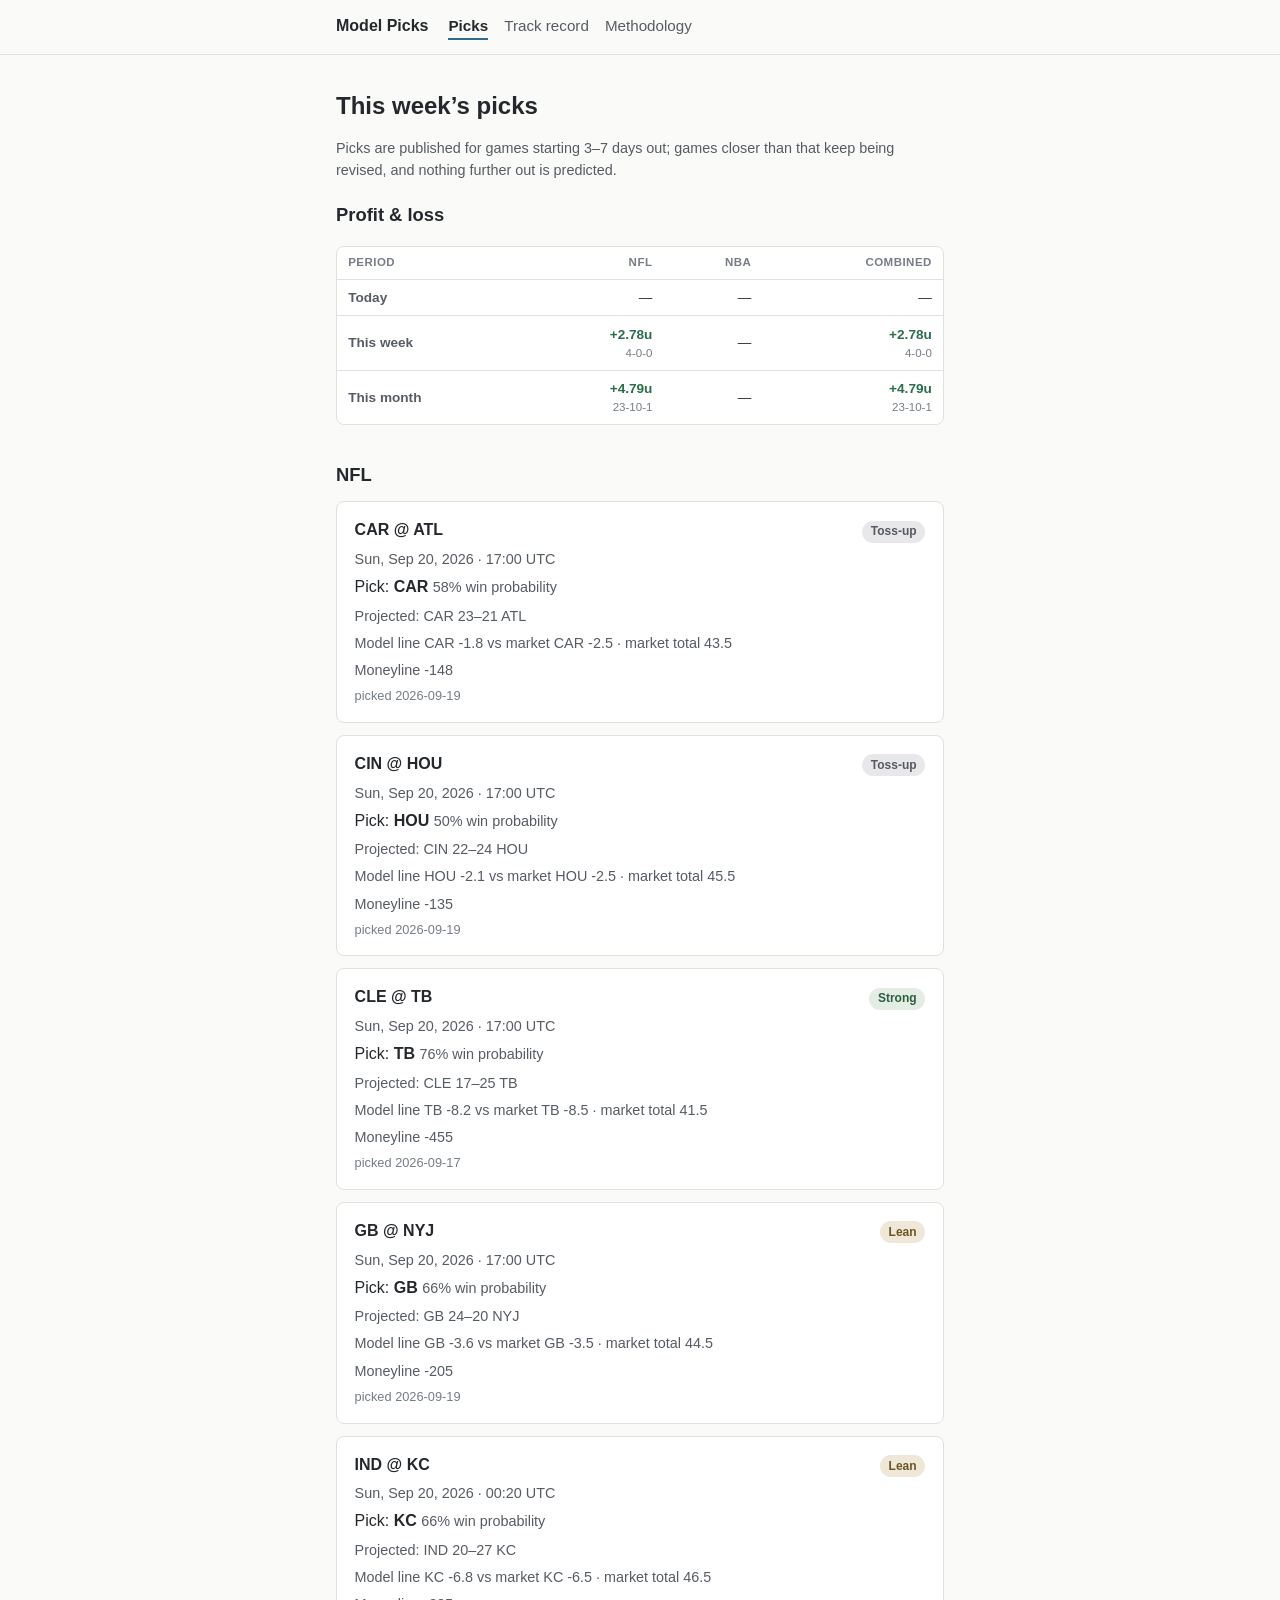
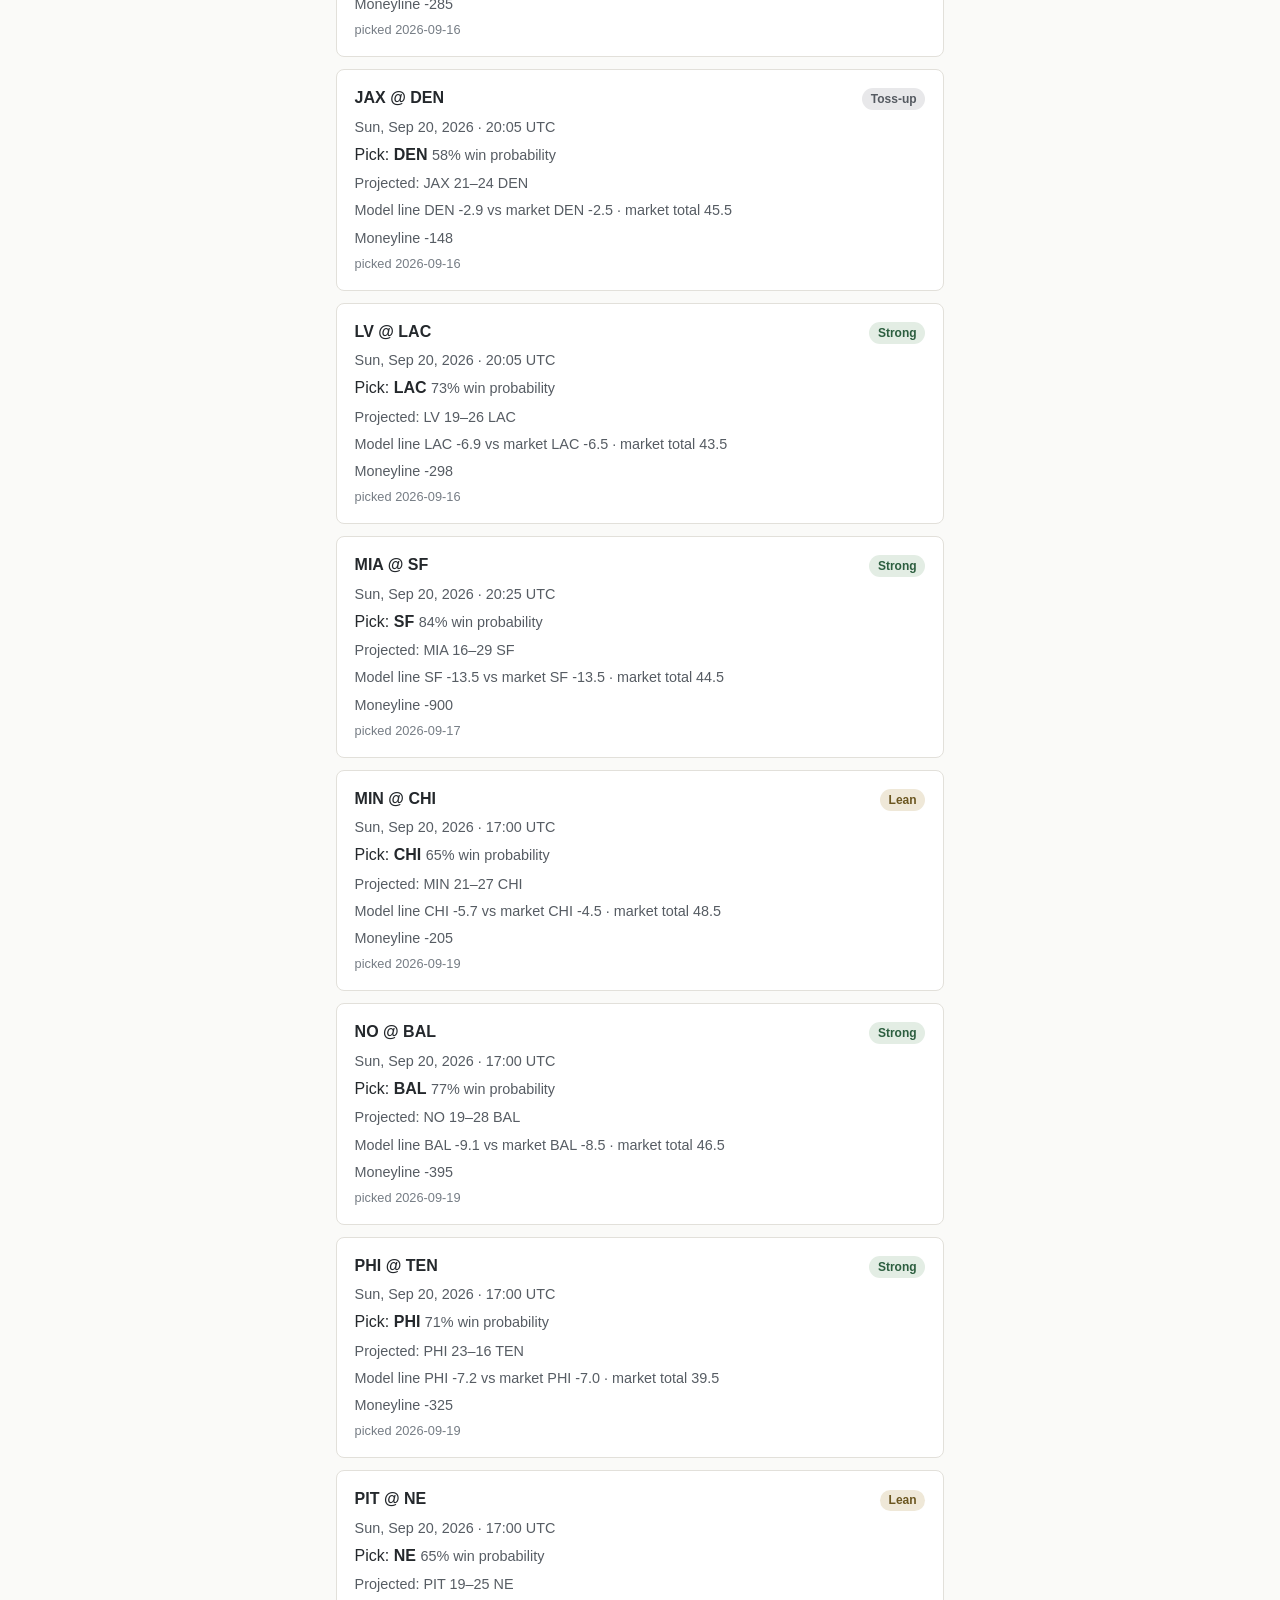
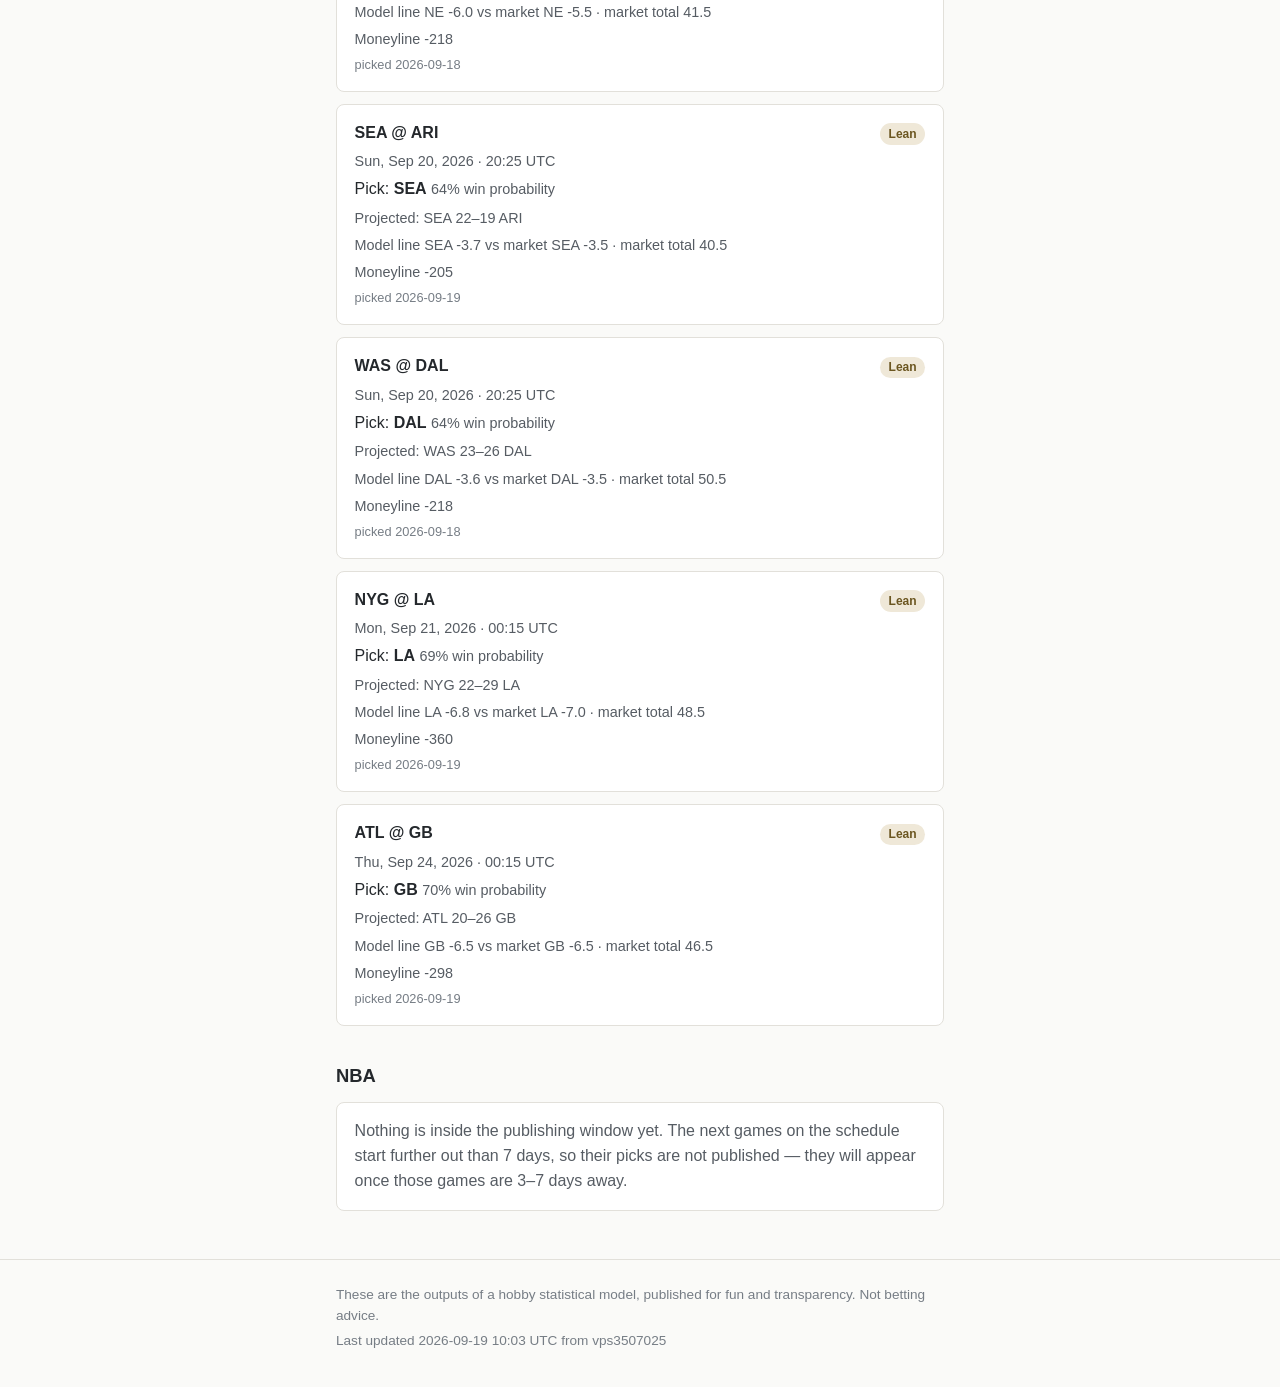
==== docs/index.html @ 26136193 "publish: 2026-09-19 10:03 UTC" ====
<!DOCTYPE html>
<html lang="en">
<head>
<meta charset="utf-8">
<meta name="viewport" content="width=device-width, initial-scale=1">
<meta name="color-scheme" content="light dark">
<title>This week&#x27;s picks · Model Picks</title>
<link rel="stylesheet" href="style.css">
</head>
<body>
<header class="site-header">
  <div class="wrap">
    <p class="brand"><a href="index.html">Model Picks</a></p>
    <nav aria-label="Site">
      <a href="index.html" aria-current="page">Picks</a>
      <a href="track-record.html">Track record</a>
      <a href="methodology.html">Methodology</a>
    </nav>
  </div>
</header>
<main class="wrap">
<h1>This week&#8217;s picks</h1>
<p class="policy-note">Picks are published for games starting 3&#8211;7 days out; games closer than that keep being revised, and nothing further out is predicted.</p>
<section class="dashboard" aria-labelledby="pl-heading">
  <h2 id="pl-heading">Profit &amp; loss</h2>
  <div class="table-scroll">
    <table class="pl-table">
      <caption class="visually-hidden">Units won or lost per league, at one
      flat unit a pick, with the win-loss-push record. Pacific time.</caption>
      <thead>
        <tr><th scope="col">Period</th><th scope="col">NFL</th><th scope="col">NBA</th><th scope="col">Combined</th></tr>
      </thead>
      <tbody>
        <tr><th scope="row">Today</th><td class="pl-cell">&#8212;</td><td class="pl-cell">&#8212;</td><td class="pl-cell">&#8212;</td></tr>
        <tr><th scope="row">This week</th><td class="pl-cell"><span class="pl-units pl-pos">+2.78u</span><span class="pl-rec">4-0-0</span></td><td class="pl-cell">&#8212;</td><td class="pl-cell"><span class="pl-units pl-pos">+2.78u</span><span class="pl-rec">4-0-0</span></td></tr>
        <tr><th scope="row">This month</th><td class="pl-cell"><span class="pl-units pl-pos">+4.79u</span><span class="pl-rec">23-10-1</span></td><td class="pl-cell">&#8212;</td><td class="pl-cell"><span class="pl-units pl-pos">+4.79u</span><span class="pl-rec">23-10-1</span></td></tr>
      </tbody>
    </table>
  </div>
  
</section>
<section class="sport-section" aria-labelledby="nfl-picks">
  <h2 id="nfl-picks">NFL</h2>
  <article class="card game-card">
  <div class="game-top">
    <h3 class="matchup">CAR @ ATL</h3>
    <span class="badge badge-tossup">Toss-up</span>
  </div>
  <p class="game-when">Sun, Sep 20, 2026 &#183; 17:00 UTC</p>
  <p class="pick-line">Pick: <strong>CAR</strong> <span class="prob">58% win probability</span></p>
  <p class="proj">Projected: CAR 23&#8211;21 ATL</p>
  <p class="lines">Model line CAR -1.8 vs market CAR -2.5 &#183; market total 43.5</p><p class="lines">Moneyline -148</p>
  <p class="logged">picked 2026-09-19</p>
</article>
<article class="card game-card">
  <div class="game-top">
    <h3 class="matchup">CIN @ HOU</h3>
    <span class="badge badge-tossup">Toss-up</span>
  </div>
  <p class="game-when">Sun, Sep 20, 2026 &#183; 17:00 UTC</p>
  <p class="pick-line">Pick: <strong>HOU</strong> <span class="prob">50% win probability</span></p>
  <p class="proj">Projected: CIN 22&#8211;24 HOU</p>
  <p class="lines">Model line HOU -2.1 vs market HOU -2.5 &#183; market total 45.5</p><p class="lines">Moneyline -135</p>
  <p class="logged">picked 2026-09-19</p>
</article>
<article class="card game-card">
  <div class="game-top">
    <h3 class="matchup">CLE @ TB</h3>
    <span class="badge badge-strong">Strong</span>
  </div>
  <p class="game-when">Sun, Sep 20, 2026 &#183; 17:00 UTC</p>
  <p class="pick-line">Pick: <strong>TB</strong> <span class="prob">76% win probability</span></p>
  <p class="proj">Projected: CLE 17&#8211;25 TB</p>
  <p class="lines">Model line TB -8.2 vs market TB -8.5 &#183; market total 41.5</p><p class="lines">Moneyline -455</p>
  <p class="logged">picked 2026-09-17</p>
</article>
<article class="card game-card">
  <div class="game-top">
    <h3 class="matchup">GB @ NYJ</h3>
    <span class="badge badge-lean">Lean</span>
  </div>
  <p class="game-when">Sun, Sep 20, 2026 &#183; 17:00 UTC</p>
  <p class="pick-line">Pick: <strong>GB</strong> <span class="prob">66% win probability</span></p>
  <p class="proj">Projected: GB 24&#8211;20 NYJ</p>
  <p class="lines">Model line GB -3.6 vs market GB -3.5 &#183; market total 44.5</p><p class="lines">Moneyline -205</p>
  <p class="logged">picked 2026-09-19</p>
</article>
<article class="card game-card">
  <div class="game-top">
    <h3 class="matchup">IND @ KC</h3>
    <span class="badge badge-lean">Lean</span>
  </div>
  <p class="game-when">Sun, Sep 20, 2026 &#183; 00:20 UTC</p>
  <p class="pick-line">Pick: <strong>KC</strong> <span class="prob">66% win probability</span></p>
  <p class="proj">Projected: IND 20&#8211;27 KC</p>
  <p class="lines">Model line KC -6.8 vs market KC -6.5 &#183; market total 46.5</p><p class="lines">Moneyline -285</p>
  <p class="logged">picked 2026-09-16</p>
</article>
<article class="card game-card">
  <div class="game-top">
    <h3 class="matchup">JAX @ DEN</h3>
    <span class="badge badge-tossup">Toss-up</span>
  </div>
  <p class="game-when">Sun, Sep 20, 2026 &#183; 20:05 UTC</p>
  <p class="pick-line">Pick: <strong>DEN</strong> <span class="prob">58% win probability</span></p>
  <p class="proj">Projected: JAX 21&#8211;24 DEN</p>
  <p class="lines">Model line DEN -2.9 vs market DEN -2.5 &#183; market total 45.5</p><p class="lines">Moneyline -148</p>
  <p class="logged">picked 2026-09-16</p>
</article>
<article class="card game-card">
  <div class="game-top">
    <h3 class="matchup">LV @ LAC</h3>
    <span class="badge badge-strong">Strong</span>
  </div>
  <p class="game-when">Sun, Sep 20, 2026 &#183; 20:05 UTC</p>
  <p class="pick-line">Pick: <strong>LAC</strong> <span class="prob">73% win probability</span></p>
  <p class="proj">Projected: LV 19&#8211;26 LAC</p>
  <p class="lines">Model line LAC -6.9 vs market LAC -6.5 &#183; market total 43.5</p><p class="lines">Moneyline -298</p>
  <p class="logged">picked 2026-09-16</p>
</article>
<article class="card game-card">
  <div class="game-top">
    <h3 class="matchup">MIA @ SF</h3>
    <span class="badge badge-strong">Strong</span>
  </div>
  <p class="game-when">Sun, Sep 20, 2026 &#183; 20:25 UTC</p>
  <p class="pick-line">Pick: <strong>SF</strong> <span class="prob">84% win probability</span></p>
  <p class="proj">Projected: MIA 16&#8211;29 SF</p>
  <p class="lines">Model line SF -13.5 vs market SF -13.5 &#183; market total 44.5</p><p class="lines">Moneyline -900</p>
  <p class="logged">picked 2026-09-17</p>
</article>
<article class="card game-card">
  <div class="game-top">
    <h3 class="matchup">MIN @ CHI</h3>
    <span class="badge badge-lean">Lean</span>
  </div>
  <p class="game-when">Sun, Sep 20, 2026 &#183; 17:00 UTC</p>
  <p class="pick-line">Pick: <strong>CHI</strong> <span class="prob">65% win probability</span></p>
  <p class="proj">Projected: MIN 21&#8211;27 CHI</p>
  <p class="lines">Model line CHI -5.7 vs market CHI -4.5 &#183; market total 48.5</p><p class="lines">Moneyline -205</p>
  <p class="logged">picked 2026-09-19</p>
</article>
<article class="card game-card">
  <div class="game-top">
    <h3 class="matchup">NO @ BAL</h3>
    <span class="badge badge-strong">Strong</span>
  </div>
  <p class="game-when">Sun, Sep 20, 2026 &#183; 17:00 UTC</p>
  <p class="pick-line">Pick: <strong>BAL</strong> <span class="prob">77% win probability</span></p>
  <p class="proj">Projected: NO 19&#8211;28 BAL</p>
  <p class="lines">Model line BAL -9.1 vs market BAL -8.5 &#183; market total 46.5</p><p class="lines">Moneyline -395</p>
  <p class="logged">picked 2026-09-19</p>
</article>
<article class="card game-card">
  <div class="game-top">
    <h3 class="matchup">PHI @ TEN</h3>
    <span class="badge badge-strong">Strong</span>
  </div>
  <p class="game-when">Sun, Sep 20, 2026 &#183; 17:00 UTC</p>
  <p class="pick-line">Pick: <strong>PHI</strong> <span class="prob">71% win probability</span></p>
  <p class="proj">Projected: PHI 23&#8211;16 TEN</p>
  <p class="lines">Model line PHI -7.2 vs market PHI -7.0 &#183; market total 39.5</p><p class="lines">Moneyline -325</p>
  <p class="logged">picked 2026-09-19</p>
</article>
<article class="card game-card">
  <div class="game-top">
    <h3 class="matchup">PIT @ NE</h3>
    <span class="badge badge-lean">Lean</span>
  </div>
  <p class="game-when">Sun, Sep 20, 2026 &#183; 17:00 UTC</p>
  <p class="pick-line">Pick: <strong>NE</strong> <span class="prob">65% win probability</span></p>
  <p class="proj">Projected: PIT 19&#8211;25 NE</p>
  <p class="lines">Model line NE -6.0 vs market NE -5.5 &#183; market total 41.5</p><p class="lines">Moneyline -218</p>
  <p class="logged">picked 2026-09-18</p>
</article>
<article class="card game-card">
  <div class="game-top">
    <h3 class="matchup">SEA @ ARI</h3>
    <span class="badge badge-lean">Lean</span>
  </div>
  <p class="game-when">Sun, Sep 20, 2026 &#183; 20:25 UTC</p>
  <p class="pick-line">Pick: <strong>SEA</strong> <span class="prob">64% win probability</span></p>
  <p class="proj">Projected: SEA 22&#8211;19 ARI</p>
  <p class="lines">Model line SEA -3.7 vs market SEA -3.5 &#183; market total 40.5</p><p class="lines">Moneyline -205</p>
  <p class="logged">picked 2026-09-19</p>
</article>
<article class="card game-card">
  <div class="game-top">
    <h3 class="matchup">WAS @ DAL</h3>
    <span class="badge badge-lean">Lean</span>
  </div>
  <p class="game-when">Sun, Sep 20, 2026 &#183; 20:25 UTC</p>
  <p class="pick-line">Pick: <strong>DAL</strong> <span class="prob">64% win probability</span></p>
  <p class="proj">Projected: WAS 23&#8211;26 DAL</p>
  <p class="lines">Model line DAL -3.6 vs market DAL -3.5 &#183; market total 50.5</p><p class="lines">Moneyline -218</p>
  <p class="logged">picked 2026-09-18</p>
</article>
<article class="card game-card">
  <div class="game-top">
    <h3 class="matchup">NYG @ LA</h3>
    <span class="badge badge-lean">Lean</span>
  </div>
  <p class="game-when">Mon, Sep 21, 2026 &#183; 00:15 UTC</p>
  <p class="pick-line">Pick: <strong>LA</strong> <span class="prob">69% win probability</span></p>
  <p class="proj">Projected: NYG 22&#8211;29 LA</p>
  <p class="lines">Model line LA -6.8 vs market LA -7.0 &#183; market total 48.5</p><p class="lines">Moneyline -360</p>
  <p class="logged">picked 2026-09-19</p>
</article>
<article class="card game-card">
  <div class="game-top">
    <h3 class="matchup">ATL @ GB</h3>
    <span class="badge badge-lean">Lean</span>
  </div>
  <p class="game-when">Thu, Sep 24, 2026 &#183; 00:15 UTC</p>
  <p class="pick-line">Pick: <strong>GB</strong> <span class="prob">70% win probability</span></p>
  <p class="proj">Projected: ATL 20&#8211;26 GB</p>
  <p class="lines">Model line GB -6.5 vs market GB -6.5 &#183; market total 46.5</p><p class="lines">Moneyline -298</p>
  <p class="logged">picked 2026-09-19</p>
</article>
</section>
<section class="sport-section" aria-labelledby="nba-picks">
  <h2 id="nba-picks">NBA</h2>
  <div class="card empty-card"><p>Nothing is inside the publishing window yet. The next games on the schedule start further out than 7 days, so their picks are not published — they will appear once those games are 3–7 days away.</p></div>
</section>
</main>
<footer class="site-footer">
  <div class="wrap">
    <p>These are the outputs of a hobby statistical model, published for fun and transparency. Not betting advice.</p>
    <p class="updated">Last updated 2026-09-19 10:03 UTC from vps3507025</p>
  </div>
</footer>
</body>
</html>
---- docs/style.css ----
/* Model Picks — mobile-first, no JS, system fonts. */

:root {
  color-scheme: light dark;
  --bg: #fafaf8;
  --surface: #ffffff;
  --border: #e2e0da;
  --ink: #24282c;
  --ink-secondary: #565c63;
  --ink-muted: #767d85;
  --accent: #2f6b8f;
  --chart-line: #2f6b8f;
  --chart-line-2: #9a5b16;
  --chart-ref: #9aa0a6;
  --good: #2c6e49;
  --bad: #9e3b3b;
  --badge-strong-bg: #e3ede4;
  --badge-strong-ink: #2c5e3f;
  --badge-lean-bg: #efe8d8;
  --badge-lean-ink: #6b5620;
  --badge-tossup-bg: #e8e8ea;
  --badge-tossup-ink: #555a61;
}

@media (prefers-color-scheme: dark) {
  :root {
    --bg: #16181c;
    --surface: #1e2126;
    --border: #33373d;
    --ink: #e6e4df;
    --ink-secondary: #aeb4bb;
    --ink-muted: #8b9199;
    --accent: #7fb0d1;
    --chart-line: #7fb0d1;
    --chart-line-2: #e0a45f;
    --chart-ref: #6c7278;
    --good: #7fc79a;
    --bad: #e09090;
    --badge-strong-bg: #24352a;
    --badge-strong-ink: #a4cdb1;
    --badge-lean-bg: #38321f;
    --badge-lean-ink: #d3bd7f;
    --badge-tossup-bg: #2a2d32;
    --badge-tossup-ink: #aab0b7;
  }
}

* {
  box-sizing: border-box;
}

body {
  margin: 0;
  background: var(--bg);
  color: var(--ink);
  font-family: -apple-system, BlinkMacSystemFont, "Segoe UI", Roboto,
    "Helvetica Neue", Arial, sans-serif;
  line-height: 1.55;
  font-size: 1rem;
  -webkit-text-size-adjust: 100%;
}

.wrap {
  max-width: 40rem;
  margin: 0 auto;
  padding: 0 1rem;
}

a {
  color: var(--accent);
}

h1 {
  font-size: 1.5rem;
  margin: 2rem 0 1rem;
}

h2 {
  font-size: 1.15rem;
  margin: 2.25rem 0 0.75rem;
}

h3 {
  font-size: 1rem;
  margin: 0;
}

/* Header */

.site-header {
  border-bottom: 1px solid var(--border);
  padding: 0.9rem 0;
}

.site-header .wrap {
  display: flex;
  flex-wrap: wrap;
  align-items: baseline;
  gap: 0.5rem 1.25rem;
}

.brand {
  margin: 0;
  font-weight: 700;
}

.brand a {
  color: var(--ink);
  text-decoration: none;
}

.site-header nav {
  display: flex;
  gap: 1rem;
}

.site-header nav a {
  color: var(--ink-secondary);
  text-decoration: none;
  font-size: 0.95rem;
}

.site-header nav a[aria-current="page"] {
  color: var(--ink);
  font-weight: 600;
  border-bottom: 2px solid var(--accent);
}

/* Cards */

.card {
  background: var(--surface);
  border: 1px solid var(--border);
  border-radius: 8px;
  padding: 1rem 1.1rem;
  margin: 0.75rem 0;
}

.empty-card p {
  margin: 0;
  color: var(--ink-secondary);
}

.game-top {
  display: flex;
  justify-content: space-between;
  align-items: baseline;
  gap: 0.75rem;
}

.game-card p {
  margin: 0.3rem 0 0;
}

.game-when {
  color: var(--ink-secondary);
  font-size: 0.9rem;
}

.pick-line .prob {
  color: var(--ink-secondary);
  font-size: 0.9rem;
}

.proj,
.lines {
  color: var(--ink-secondary);
  font-size: 0.9rem;
}

.logged {
  color: var(--ink-muted);
  font-size: 0.8rem;
}

/* Tier badges */

.badge {
  display: inline-block;
  padding: 0.1rem 0.55rem;
  border-radius: 999px;
  font-size: 0.75rem;
  font-weight: 600;
  white-space: nowrap;
}

.badge-strong {
  background: var(--badge-strong-bg);
  color: var(--badge-strong-ink);
}

.badge-lean {
  background: var(--badge-lean-bg);
  color: var(--badge-lean-ink);
}

.badge-tossup {
  background: var(--badge-tossup-bg);
  color: var(--badge-tossup-ink);
}

/* Predicted outside the horizon policy: a quiet, outlined badge. It marks a
   scope, not a bad result, so it never borrows the win/loss colours. */
.badge-policy {
  background: transparent;
  border: 1px solid var(--border);
  color: var(--ink-muted);
  font-size: 0.68rem;
  font-weight: 600;
  letter-spacing: 0.01em;
  cursor: help;
  vertical-align: 0.05em;
}

/* Stat grid */

.stat-grid {
  display: grid;
  grid-template-columns: repeat(auto-fit, minmax(9rem, 1fr));
  gap: 0.75rem;
  margin: 0.75rem 0 1.25rem;
  padding: 0;
}

.stat {
  background: var(--surface);
  border: 1px solid var(--border);
  border-radius: 8px;
  padding: 0.6rem 0.8rem;
}

.stat dt {
  font-size: 0.75rem;
  text-transform: uppercase;
  letter-spacing: 0.04em;
  color: var(--ink-muted);
}

.stat dd {
  margin: 0.15rem 0 0;
  font-size: 1.05rem;
  font-weight: 600;
}

/* Chart */

.chart {
  margin: 1.25rem 0;
}

.chart svg {
  width: 100%;
  height: auto;
  display: block;
}

.chart-line {
  fill: none;
  stroke: var(--chart-line);
  stroke-width: 2;
  stroke-linejoin: round;
  stroke-linecap: round;
}

.chart-dot {
  fill: var(--chart-line);
}

.chart-line-2 {
  fill: none;
  stroke: var(--chart-line-2);
  stroke-width: 2;
  stroke-linejoin: round;
  stroke-linecap: round;
  stroke-dasharray: 6 3;
}

.chart-dot-2 {
  fill: var(--chart-line-2);
}

.chart-ref {
  stroke: var(--chart-ref);
  stroke-width: 1;
  stroke-dasharray: 4 4;
}

.chart-legend {
  display: flex;
  flex-wrap: wrap;
  gap: 0.25rem 1rem;
  list-style: none;
  margin: 0.4rem 0 0;
  padding: 0;
  font-size: 0.8rem;
  color: var(--ink-secondary);
}

.chart-legend .swatch {
  display: inline-block;
  width: 0.85rem;
  height: 0.2rem;
  border-radius: 2px;
  margin-right: 0.35rem;
  vertical-align: middle;
  background: var(--chart-line);
}

.chart-legend .swatch-2 {
  background: var(--chart-line-2);
}

.chart-grid {
  stroke: var(--border);
  stroke-width: 1;
}

.chart-label {
  fill: var(--ink-muted);
  font-size: 12px;
  font-family: inherit;
}

.chart figcaption {
  color: var(--ink-muted);
  font-size: 0.8rem;
  margin-top: 0.35rem;
}

/* Tables */

.table-scroll {
  overflow-x: auto;
  margin: 1rem 0;
  border: 1px solid var(--border);
  border-radius: 8px;
}

table.history {
  border-collapse: collapse;
  width: 100%;
  font-size: 0.85rem;
  background: var(--surface);
}

table.history th,
table.history td {
  text-align: left;
  padding: 0.45rem 0.7rem;
  border-bottom: 1px solid var(--border);
  white-space: nowrap;
}

table.history tbody tr:last-child td {
  border-bottom: none;
}

table.history th {
  font-size: 0.72rem;
  text-transform: uppercase;
  letter-spacing: 0.04em;
  color: var(--ink-muted);
  font-weight: 600;
}

.result-win {
  color: var(--good);
  font-weight: 700;
}

.result-loss {
  color: var(--bad);
  font-weight: 700;
}

/* P/L dashboard */

.dashboard {
  margin: 1.25rem 0 2rem;
}

.dashboard h2 {
  margin: 0 0 0.5rem;
}

table.pl-table {
  border-collapse: collapse;
  width: 100%;
  font-size: 0.85rem;
  background: var(--surface);
}

table.pl-table th,
table.pl-table td {
  text-align: right;
  padding: 0.45rem 0.7rem;
  border-bottom: 1px solid var(--border);
  white-space: nowrap;
}

table.pl-table thead th,
table.pl-table tbody th {
  text-align: left;
}

table.pl-table tbody tr:last-child th,
table.pl-table tbody tr:last-child td {
  border-bottom: none;
}

table.pl-table thead th {
  font-size: 0.72rem;
  text-transform: uppercase;
  letter-spacing: 0.04em;
  color: var(--ink-muted);
  font-weight: 600;
}

table.pl-table thead th:not(:first-child) {
  text-align: right;
}

table.pl-table tbody th {
  font-weight: 600;
  color: var(--ink-secondary);
}

.pl-units {
  font-weight: 700;
  font-variant-numeric: tabular-nums;
}

.pl-pos {
  color: var(--good);
}

.pl-neg {
  color: var(--bad);
}

.pl-flat {
  color: var(--ink-secondary);
}

.pl-rec {
  display: block;
  font-size: 0.72rem;
  color: var(--ink-muted);
  font-variant-numeric: tabular-nums;
}

.pl-rec-only {
  font-size: 0.85rem;
  color: var(--ink-secondary);
  font-weight: 600;
}

.pl-note {
  margin: 0.5rem 0 0;
  font-size: 0.8rem;
  color: var(--ink-muted);
}

/* The horizon-policy explainer under the picks heading. */
.policy-note {
  margin: -0.25rem 0 1.25rem;
  max-width: 46rem;
  color: var(--ink-secondary);
  font-size: 0.9rem;
}

/* A row kept for honesty but outside the P/L scope: legible, never hidden,
   just visibly quieter than the rows that count. */
table.history tr.row-out-of-policy td {
  color: var(--ink-secondary);
}

/* A game with no odds on record: an em dash, deliberately quiet, and never
   coloured like a settled result. */
table.history td.units-na {
  color: var(--ink-muted);
  cursor: help;
}

table.history td.pl-cell {
  text-align: right;
  font-variant-numeric: tabular-nums;
}

.stat-sub {
  display: block;
  font-size: 0.72rem;
  font-weight: 400;
  color: var(--ink-muted);
}

/* Closing line value.

   CLV is a paper trail, not money, so nothing here borrows the win/loss
   palette: a line that moved your way is information. Direction is carried
   by the printed sign instead, and every colour is a theme variable so the
   block is as legible in dark mode as the tables above it. */

.clv {
  margin: 0.5rem 0 1.5rem;
}

.clv h3 {
  font-size: 1rem;
  margin: 0 0 0.2rem;
}

.clv-note {
  margin: 0 0 0.6rem;
  font-size: 0.85rem;
  color: var(--ink-secondary);
}

.clv-empty {
  margin: 0;
  font-size: 0.9rem;
  color: var(--ink-secondary);
}

.clv-grid {
  margin: 0 0 0.75rem;
}

.clv-grid dd {
  font-variant-numeric: tabular-nums;
}

table.clv-table {
  border-collapse: collapse;
  width: 100%;
  font-size: 0.85rem;
  background: var(--surface);
}

table.clv-table th,
table.clv-table td {
  text-align: right;
  padding: 0.45rem 0.7rem;
  border-bottom: 1px solid var(--border);
  white-space: nowrap;
  font-variant-numeric: tabular-nums;
}

table.clv-table thead th,
table.clv-table tbody th {
  text-align: left;
}

table.clv-table thead th {
  font-size: 0.72rem;
  text-transform: uppercase;
  letter-spacing: 0.04em;
  color: var(--ink-muted);
  font-weight: 600;
}

table.clv-table thead th:not(:first-child) {
  text-align: right;
}

table.clv-table tbody th {
  font-weight: 600;
  color: var(--ink-secondary);
}

table.clv-table tbody tr:last-child th,
table.clv-table tbody tr:last-child td {
  border-bottom: none;
}

/* The large-disagreement slice: called out because it is the open question,
   not because it is a recommendation. */
.clv-large {
  margin: 0.75rem 0 0;
  padding: 0.5rem 0.75rem;
  border-left: 3px solid var(--border);
  font-size: 0.85rem;
  color: var(--ink-secondary);
}

.clv-large-why {
  display: block;
  color: var(--ink-muted);
}

.clv-ungraded {
  margin-top: 0.6rem;
}

.clv-move {
  font-weight: 600;
  font-variant-numeric: tabular-nums;
  color: var(--ink);
}

.clv-book {
  display: block;
  font-size: 0.72rem;
  color: var(--ink-muted);
}

/* A game with only one snapshot: an em dash, same treatment as a game with
   no odds, and never a 0.00 that would read as "the line held". */
table.history td.clv-na {
  color: var(--ink-muted);
  cursor: help;
}

table.history td.clv-cell {
  text-align: right;
  cursor: help;
}

/* Revision disclosures */

td.matchup-cell {
  white-space: normal;
}

.rev-details {
  margin-top: 0.2rem;
  font-size: 0.78rem;
}

.rev-details summary {
  color: var(--ink-muted);
  cursor: pointer;
}

.rev-list {
  margin: 0.35rem 0 0.2rem;
  padding-left: 1.1rem;
  color: var(--ink-secondary);
}

.rev-list li {
  margin: 0.2rem 0;
}

.rev-when {
  color: var(--ink-muted);
  font-variant-numeric: tabular-nums;
}

.rev-kind {
  font-weight: 600;
}

.rev-flag {
  display: inline-block;
  color: var(--bad);
  font-weight: 600;
}

.rev-late {
  opacity: 0.85;
}

/* Callout */

.callout {
  background: var(--surface);
  border: 1px solid var(--border);
  border-left: 3px solid var(--accent);
  border-radius: 8px;
  padding: 1rem 1.1rem;
  margin: 1.5rem 0;
}

.callout h2 {
  margin-top: 0;
}

.callout :last-child {
  margin-bottom: 0;
}

/* Footer */

.site-footer {
  border-top: 1px solid var(--border);
  margin-top: 3rem;
  padding: 1.25rem 0 2rem;
  color: var(--ink-muted);
  font-size: 0.85rem;
}

.site-footer p {
  margin: 0.25rem 0;
}

/* Utilities */

.visually-hidden {
  position: absolute;
  width: 1px;
  height: 1px;
  overflow: hidden;
  clip: rect(0 0 0 0);
  white-space: nowrap;
}

main {
  min-height: 60vh;
}
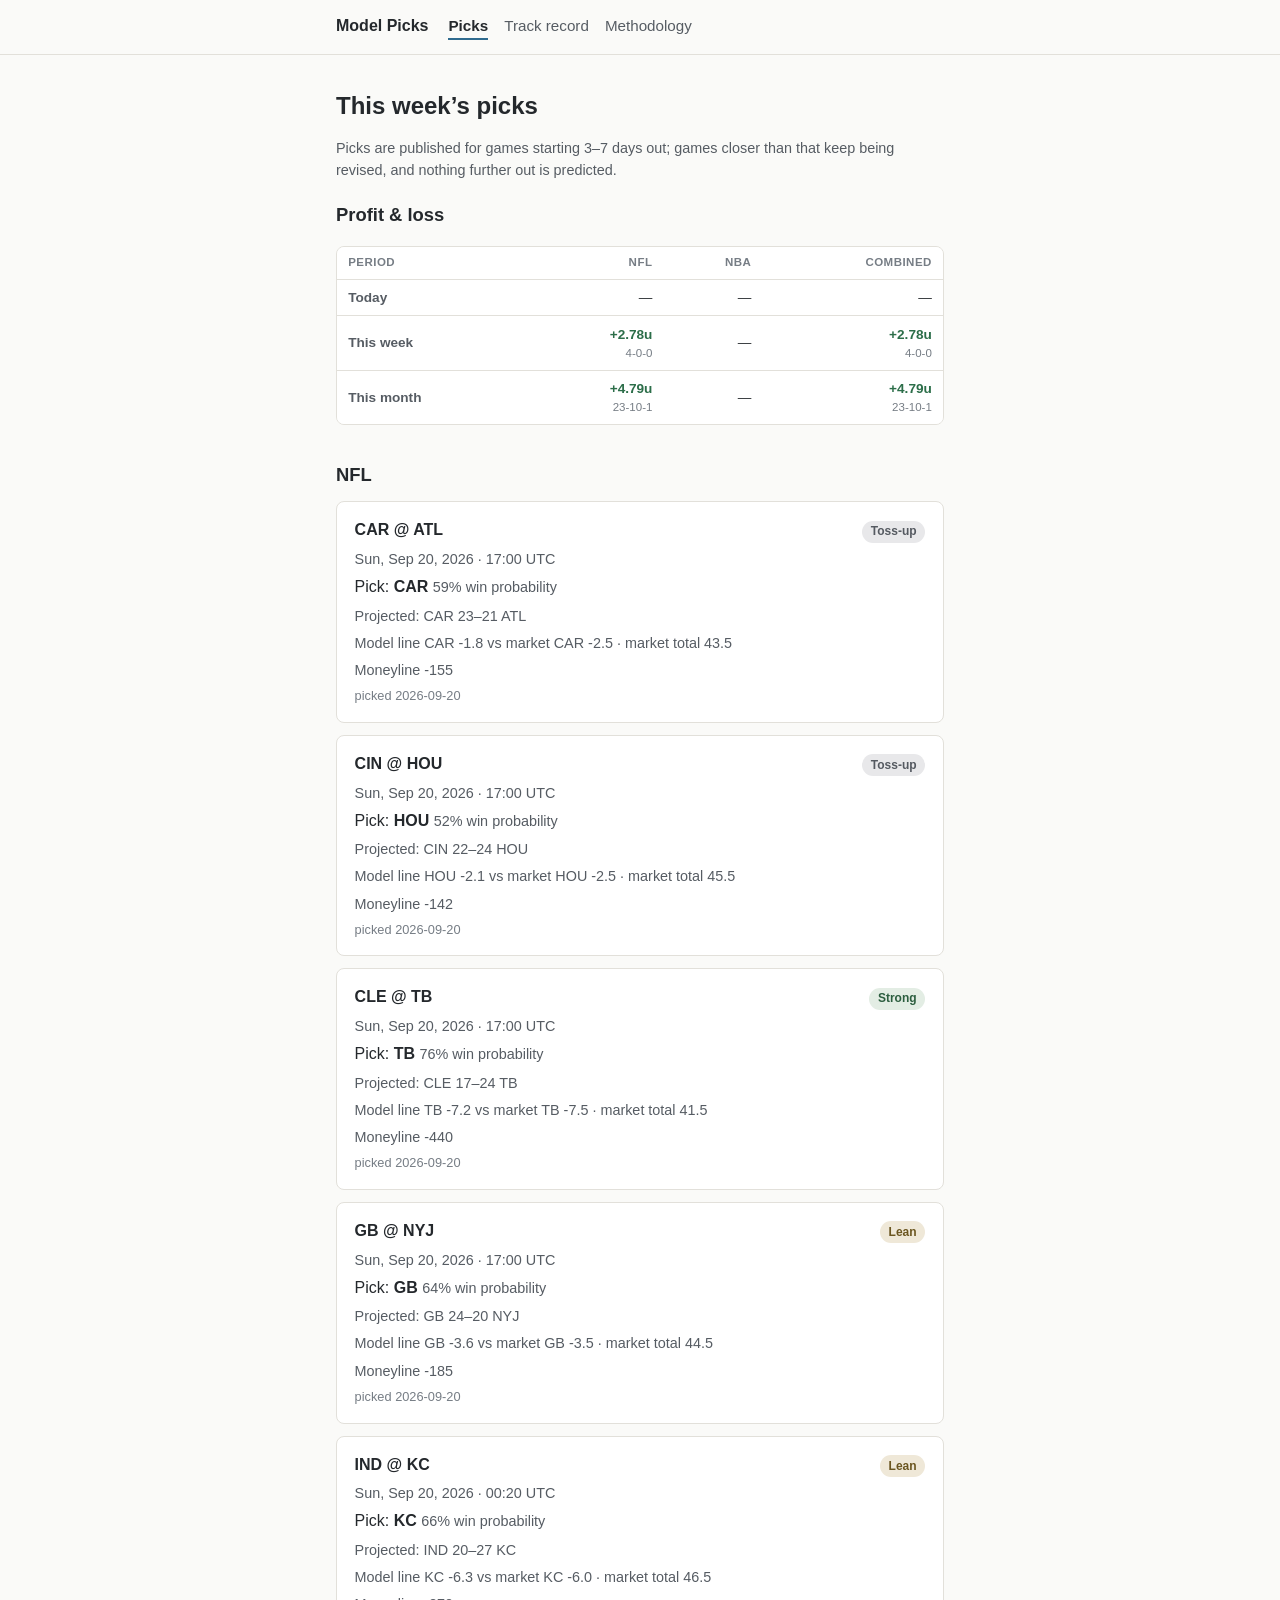
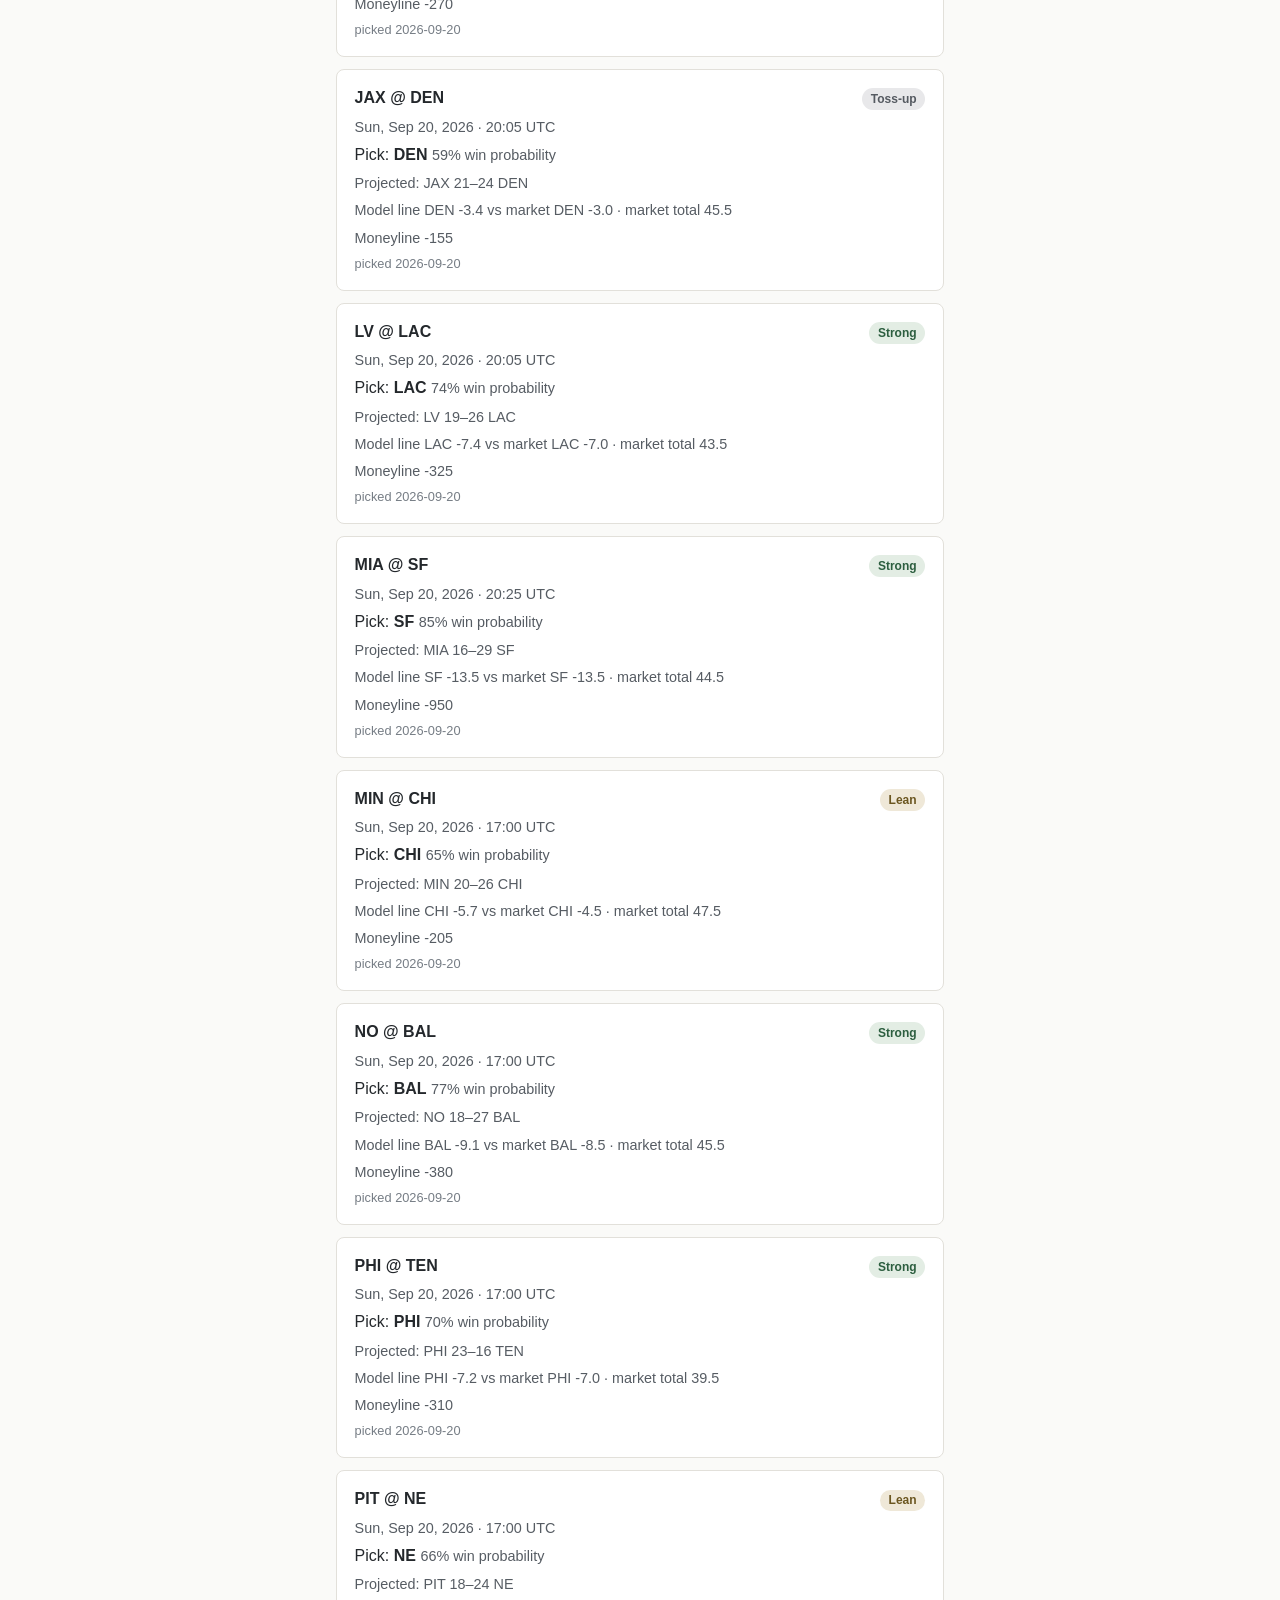
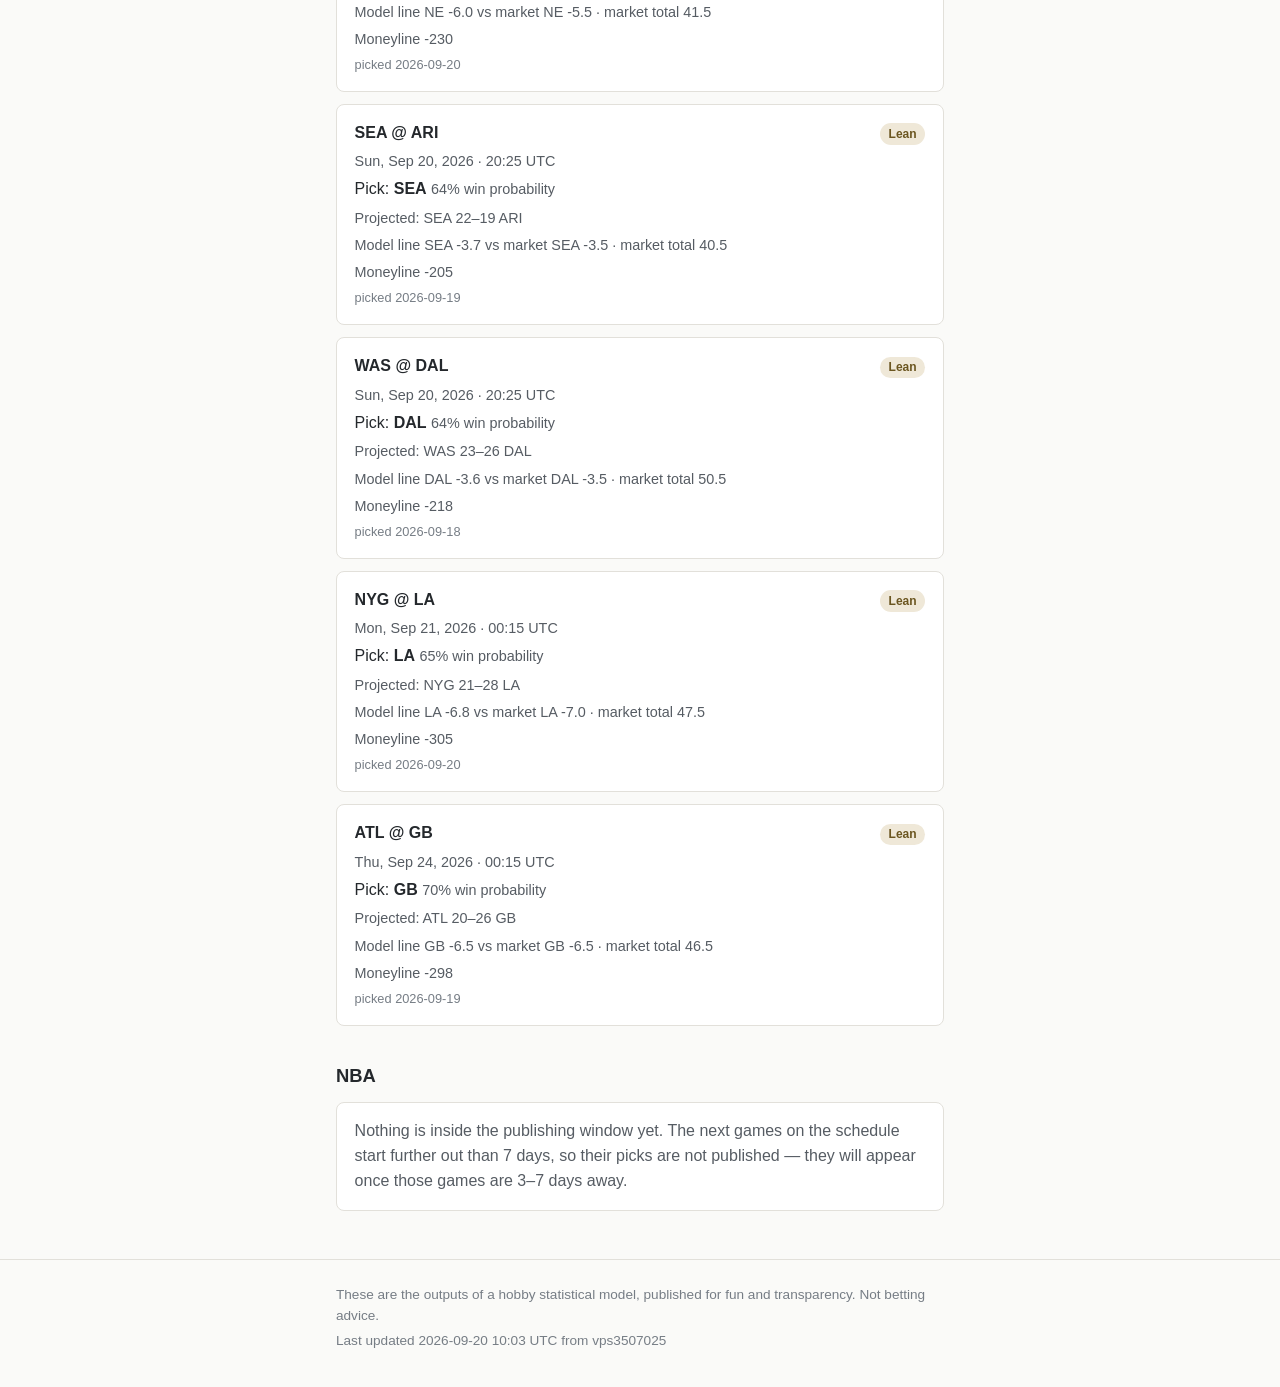
==== commit fd798a73: "publish: 2026-09-20 10:03 UTC" ====
--- a/docs/index.html
+++ b/docs/index.html
@@ -47,10 +47,10 @@
     <span class="badge badge-tossup">Toss-up</span>
   </div>
   <p class="game-when">Sun, Sep 20, 2026 &#183; 17:00 UTC</p>
-  <p class="pick-line">Pick: <strong>CAR</strong> <span class="prob">58% win probability</span></p>
+  <p class="pick-line">Pick: <strong>CAR</strong> <span class="prob">59% win probability</span></p>
   <p class="proj">Projected: CAR 23&#8211;21 ATL</p>
-  <p class="lines">Model line CAR -1.8 vs market CAR -2.5 &#183; market total 43.5</p><p class="lines">Moneyline -148</p>
-  <p class="logged">picked 2026-09-19</p>
+  <p class="lines">Model line CAR -1.8 vs market CAR -2.5 &#183; market total 43.5</p><p class="lines">Moneyline -155</p>
+  <p class="logged">picked 2026-09-20</p>
 </article>
 <article class="card game-card">
   <div class="game-top">
@@ -58,10 +58,10 @@
     <span class="badge badge-tossup">Toss-up</span>
   </div>
   <p class="game-when">Sun, Sep 20, 2026 &#183; 17:00 UTC</p>
-  <p class="pick-line">Pick: <strong>HOU</strong> <span class="prob">50% win probability</span></p>
+  <p class="pick-line">Pick: <strong>HOU</strong> <span class="prob">52% win probability</span></p>
   <p class="proj">Projected: CIN 22&#8211;24 HOU</p>
-  <p class="lines">Model line HOU -2.1 vs market HOU -2.5 &#183; market total 45.5</p><p class="lines">Moneyline -135</p>
-  <p class="logged">picked 2026-09-19</p>
+  <p class="lines">Model line HOU -2.1 vs market HOU -2.5 &#183; market total 45.5</p><p class="lines">Moneyline -142</p>
+  <p class="logged">picked 2026-09-20</p>
 </article>
 <article class="card game-card">
   <div class="game-top">
@@ -70,9 +70,9 @@
   </div>
   <p class="game-when">Sun, Sep 20, 2026 &#183; 17:00 UTC</p>
   <p class="pick-line">Pick: <strong>TB</strong> <span class="prob">76% win probability</span></p>
-  <p class="proj">Projected: CLE 17&#8211;25 TB</p>
-  <p class="lines">Model line TB -8.2 vs market TB -8.5 &#183; market total 41.5</p><p class="lines">Moneyline -455</p>
-  <p class="logged">picked 2026-09-17</p>
+  <p class="proj">Projected: CLE 17&#8211;24 TB</p>
+  <p class="lines">Model line TB -7.2 vs market TB -7.5 &#183; market total 41.5</p><p class="lines">Moneyline -440</p>
+  <p class="logged">picked 2026-09-20</p>
 </article>
 <article class="card game-card">
   <div class="game-top">
@@ -80,10 +80,10 @@
     <span class="badge badge-lean">Lean</span>
   </div>
   <p class="game-when">Sun, Sep 20, 2026 &#183; 17:00 UTC</p>
-  <p class="pick-line">Pick: <strong>GB</strong> <span class="prob">66% win probability</span></p>
+  <p class="pick-line">Pick: <strong>GB</strong> <span class="prob">64% win probability</span></p>
   <p class="proj">Projected: GB 24&#8211;20 NYJ</p>
-  <p class="lines">Model line GB -3.6 vs market GB -3.5 &#183; market total 44.5</p><p class="lines">Moneyline -205</p>
-  <p class="logged">picked 2026-09-19</p>
+  <p class="lines">Model line GB -3.6 vs market GB -3.5 &#183; market total 44.5</p><p class="lines">Moneyline -185</p>
+  <p class="logged">picked 2026-09-20</p>
 </article>
 <article class="card game-card">
   <div class="game-top">
@@ -93,8 +93,8 @@
   <p class="game-when">Sun, Sep 20, 2026 &#183; 00:20 UTC</p>
   <p class="pick-line">Pick: <strong>KC</strong> <span class="prob">66% win probability</span></p>
   <p class="proj">Projected: IND 20&#8211;27 KC</p>
-  <p class="lines">Model line KC -6.8 vs market KC -6.5 &#183; market total 46.5</p><p class="lines">Moneyline -285</p>
-  <p class="logged">picked 2026-09-16</p>
+  <p class="lines">Model line KC -6.3 vs market KC -6.0 &#183; market total 46.5</p><p class="lines">Moneyline -270</p>
+  <p class="logged">picked 2026-09-20</p>
 </article>
 <article class="card game-card">
   <div class="game-top">
@@ -102,10 +102,10 @@
     <span class="badge badge-tossup">Toss-up</span>
   </div>
   <p class="game-when">Sun, Sep 20, 2026 &#183; 20:05 UTC</p>
-  <p class="pick-line">Pick: <strong>DEN</strong> <span class="prob">58% win probability</span></p>
+  <p class="pick-line">Pick: <strong>DEN</strong> <span class="prob">59% win probability</span></p>
   <p class="proj">Projected: JAX 21&#8211;24 DEN</p>
-  <p class="lines">Model line DEN -2.9 vs market DEN -2.5 &#183; market total 45.5</p><p class="lines">Moneyline -148</p>
-  <p class="logged">picked 2026-09-16</p>
+  <p class="lines">Model line DEN -3.4 vs market DEN -3.0 &#183; market total 45.5</p><p class="lines">Moneyline -155</p>
+  <p class="logged">picked 2026-09-20</p>
 </article>
 <article class="card game-card">
   <div class="game-top">
@@ -113,10 +113,10 @@
     <span class="badge badge-strong">Strong</span>
   </div>
   <p class="game-when">Sun, Sep 20, 2026 &#183; 20:05 UTC</p>
-  <p class="pick-line">Pick: <strong>LAC</strong> <span class="prob">73% win probability</span></p>
+  <p class="pick-line">Pick: <strong>LAC</strong> <span class="prob">74% win probability</span></p>
   <p class="proj">Projected: LV 19&#8211;26 LAC</p>
-  <p class="lines">Model line LAC -6.9 vs market LAC -6.5 &#183; market total 43.5</p><p class="lines">Moneyline -298</p>
-  <p class="logged">picked 2026-09-16</p>
+  <p class="lines">Model line LAC -7.4 vs market LAC -7.0 &#183; market total 43.5</p><p class="lines">Moneyline -325</p>
+  <p class="logged">picked 2026-09-20</p>
 </article>
 <article class="card game-card">
   <div class="game-top">
@@ -124,10 +124,10 @@
     <span class="badge badge-strong">Strong</span>
   </div>
   <p class="game-when">Sun, Sep 20, 2026 &#183; 20:25 UTC</p>
-  <p class="pick-line">Pick: <strong>SF</strong> <span class="prob">84% win probability</span></p>
+  <p class="pick-line">Pick: <strong>SF</strong> <span class="prob">85% win probability</span></p>
   <p class="proj">Projected: MIA 16&#8211;29 SF</p>
-  <p class="lines">Model line SF -13.5 vs market SF -13.5 &#183; market total 44.5</p><p class="lines">Moneyline -900</p>
-  <p class="logged">picked 2026-09-17</p>
+  <p class="lines">Model line SF -13.5 vs market SF -13.5 &#183; market total 44.5</p><p class="lines">Moneyline -950</p>
+  <p class="logged">picked 2026-09-20</p>
 </article>
 <article class="card game-card">
   <div class="game-top">
@@ -136,9 +136,9 @@
   </div>
   <p class="game-when">Sun, Sep 20, 2026 &#183; 17:00 UTC</p>
   <p class="pick-line">Pick: <strong>CHI</strong> <span class="prob">65% win probability</span></p>
-  <p class="proj">Projected: MIN 21&#8211;27 CHI</p>
-  <p class="lines">Model line CHI -5.7 vs market CHI -4.5 &#183; market total 48.5</p><p class="lines">Moneyline -205</p>
-  <p class="logged">picked 2026-09-19</p>
+  <p class="proj">Projected: MIN 20&#8211;26 CHI</p>
+  <p class="lines">Model line CHI -5.7 vs market CHI -4.5 &#183; market total 47.5</p><p class="lines">Moneyline -205</p>
+  <p class="logged">picked 2026-09-20</p>
 </article>
 <article class="card game-card">
   <div class="game-top">
@@ -147,9 +147,9 @@
   </div>
   <p class="game-when">Sun, Sep 20, 2026 &#183; 17:00 UTC</p>
   <p class="pick-line">Pick: <strong>BAL</strong> <span class="prob">77% win probability</span></p>
-  <p class="proj">Projected: NO 19&#8211;28 BAL</p>
-  <p class="lines">Model line BAL -9.1 vs market BAL -8.5 &#183; market total 46.5</p><p class="lines">Moneyline -395</p>
-  <p class="logged">picked 2026-09-19</p>
+  <p class="proj">Projected: NO 18&#8211;27 BAL</p>
+  <p class="lines">Model line BAL -9.1 vs market BAL -8.5 &#183; market total 45.5</p><p class="lines">Moneyline -380</p>
+  <p class="logged">picked 2026-09-20</p>
 </article>
 <article class="card game-card">
   <div class="game-top">
@@ -157,10 +157,10 @@
     <span class="badge badge-strong">Strong</span>
   </div>
   <p class="game-when">Sun, Sep 20, 2026 &#183; 17:00 UTC</p>
-  <p class="pick-line">Pick: <strong>PHI</strong> <span class="prob">71% win probability</span></p>
+  <p class="pick-line">Pick: <strong>PHI</strong> <span class="prob">70% win probability</span></p>
   <p class="proj">Projected: PHI 23&#8211;16 TEN</p>
-  <p class="lines">Model line PHI -7.2 vs market PHI -7.0 &#183; market total 39.5</p><p class="lines">Moneyline -325</p>
-  <p class="logged">picked 2026-09-19</p>
+  <p class="lines">Model line PHI -7.2 vs market PHI -7.0 &#183; market total 39.5</p><p class="lines">Moneyline -310</p>
+  <p class="logged">picked 2026-09-20</p>
 </article>
 <article class="card game-card">
   <div class="game-top">
@@ -168,10 +168,10 @@
     <span class="badge badge-lean">Lean</span>
   </div>
   <p class="game-when">Sun, Sep 20, 2026 &#183; 17:00 UTC</p>
-  <p class="pick-line">Pick: <strong>NE</strong> <span class="prob">65% win probability</span></p>
-  <p class="proj">Projected: PIT 19&#8211;25 NE</p>
-  <p class="lines">Model line NE -6.0 vs market NE -5.5 &#183; market total 41.5</p><p class="lines">Moneyline -218</p>
-  <p class="logged">picked 2026-09-18</p>
+  <p class="pick-line">Pick: <strong>NE</strong> <span class="prob">66% win probability</span></p>
+  <p class="proj">Projected: PIT 18&#8211;24 NE</p>
+  <p class="lines">Model line NE -6.0 vs market NE -5.5 &#183; market total 41.5</p><p class="lines">Moneyline -230</p>
+  <p class="logged">picked 2026-09-20</p>
 </article>
 <article class="card game-card">
   <div class="game-top">
@@ -201,10 +201,10 @@
     <span class="badge badge-lean">Lean</span>
   </div>
   <p class="game-when">Mon, Sep 21, 2026 &#183; 00:15 UTC</p>
-  <p class="pick-line">Pick: <strong>LA</strong> <span class="prob">69% win probability</span></p>
-  <p class="proj">Projected: NYG 22&#8211;29 LA</p>
-  <p class="lines">Model line LA -6.8 vs market LA -7.0 &#183; market total 48.5</p><p class="lines">Moneyline -360</p>
-  <p class="logged">picked 2026-09-19</p>
+  <p class="pick-line">Pick: <strong>LA</strong> <span class="prob">65% win probability</span></p>
+  <p class="proj">Projected: NYG 21&#8211;28 LA</p>
+  <p class="lines">Model line LA -6.8 vs market LA -7.0 &#183; market total 47.5</p><p class="lines">Moneyline -305</p>
+  <p class="logged">picked 2026-09-20</p>
 </article>
 <article class="card game-card">
   <div class="game-top">
@@ -226,7 +226,7 @@
 <footer class="site-footer">
   <div class="wrap">
     <p>These are the outputs of a hobby statistical model, published for fun and transparency. Not betting advice.</p>
-    <p class="updated">Last updated 2026-09-19 10:03 UTC from vps3507025</p>
+    <p class="updated">Last updated 2026-09-20 10:03 UTC from vps3507025</p>
   </div>
 </footer>
 </body>
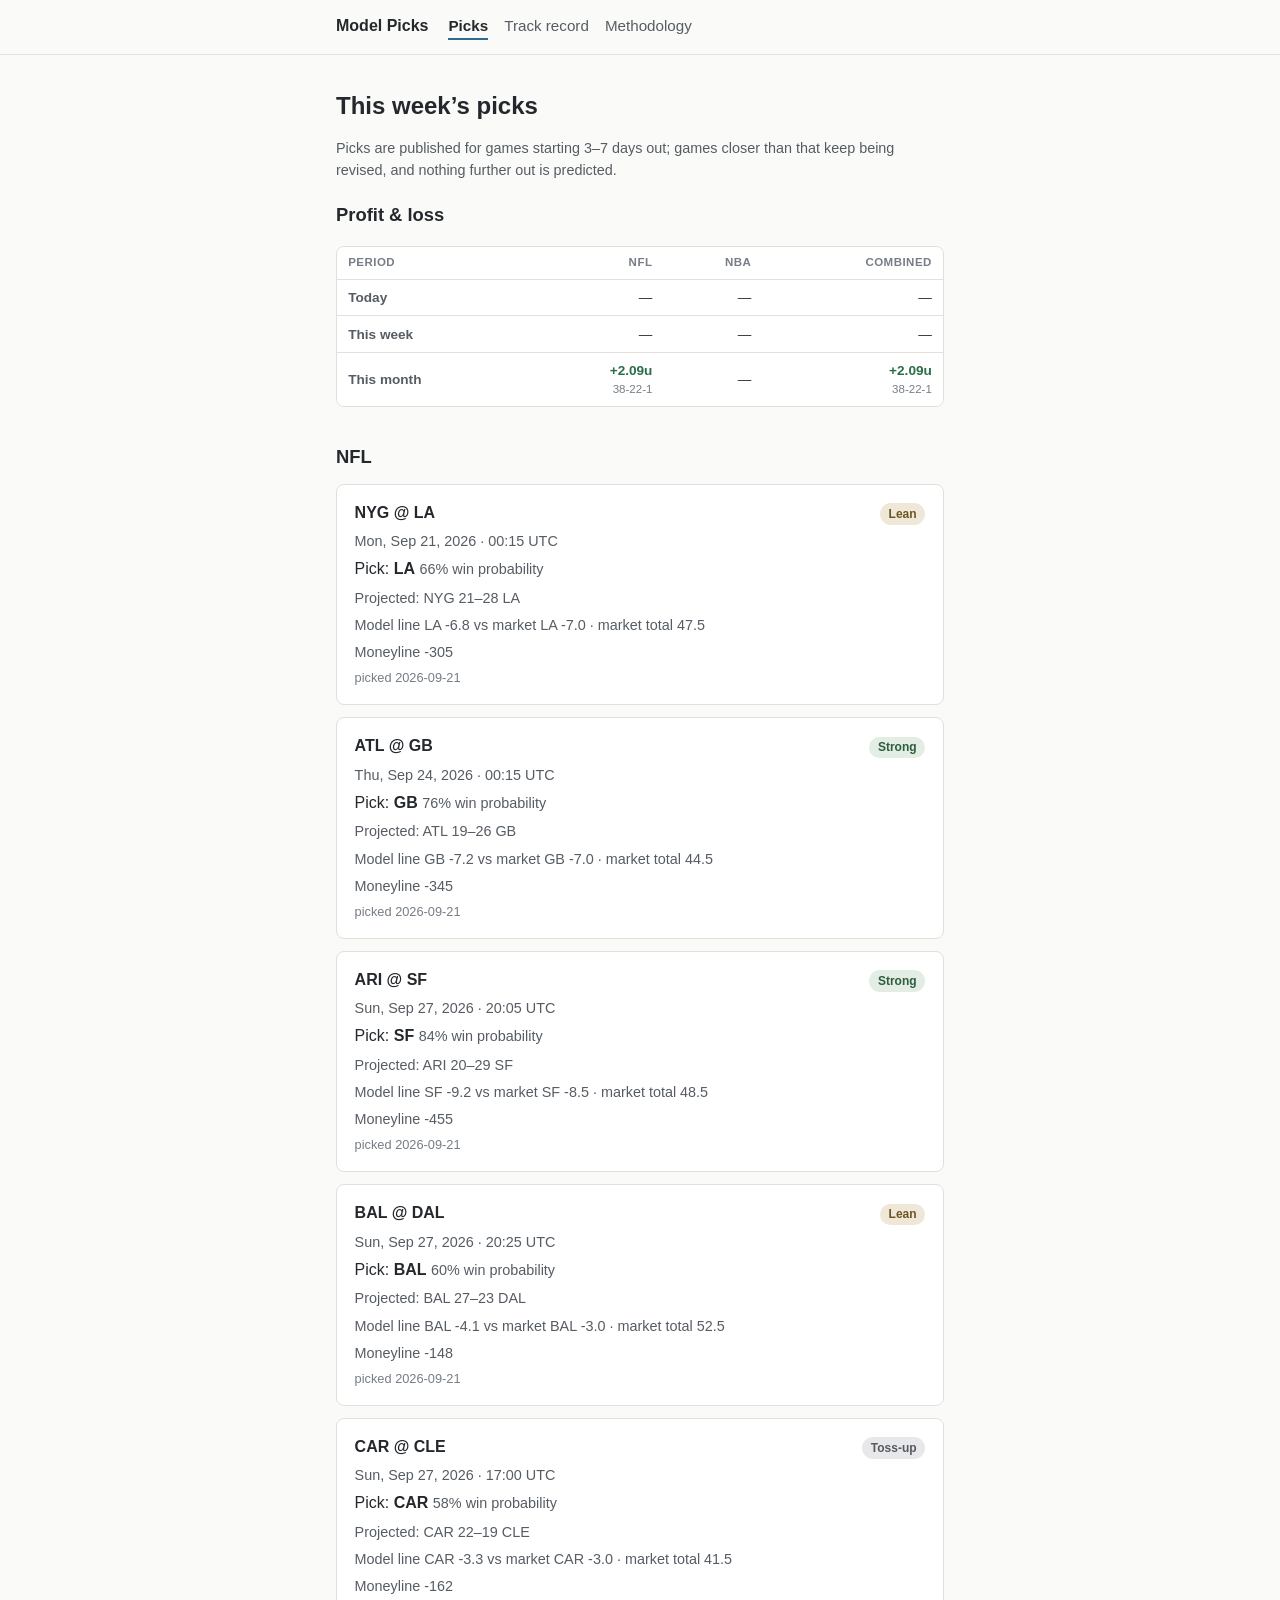
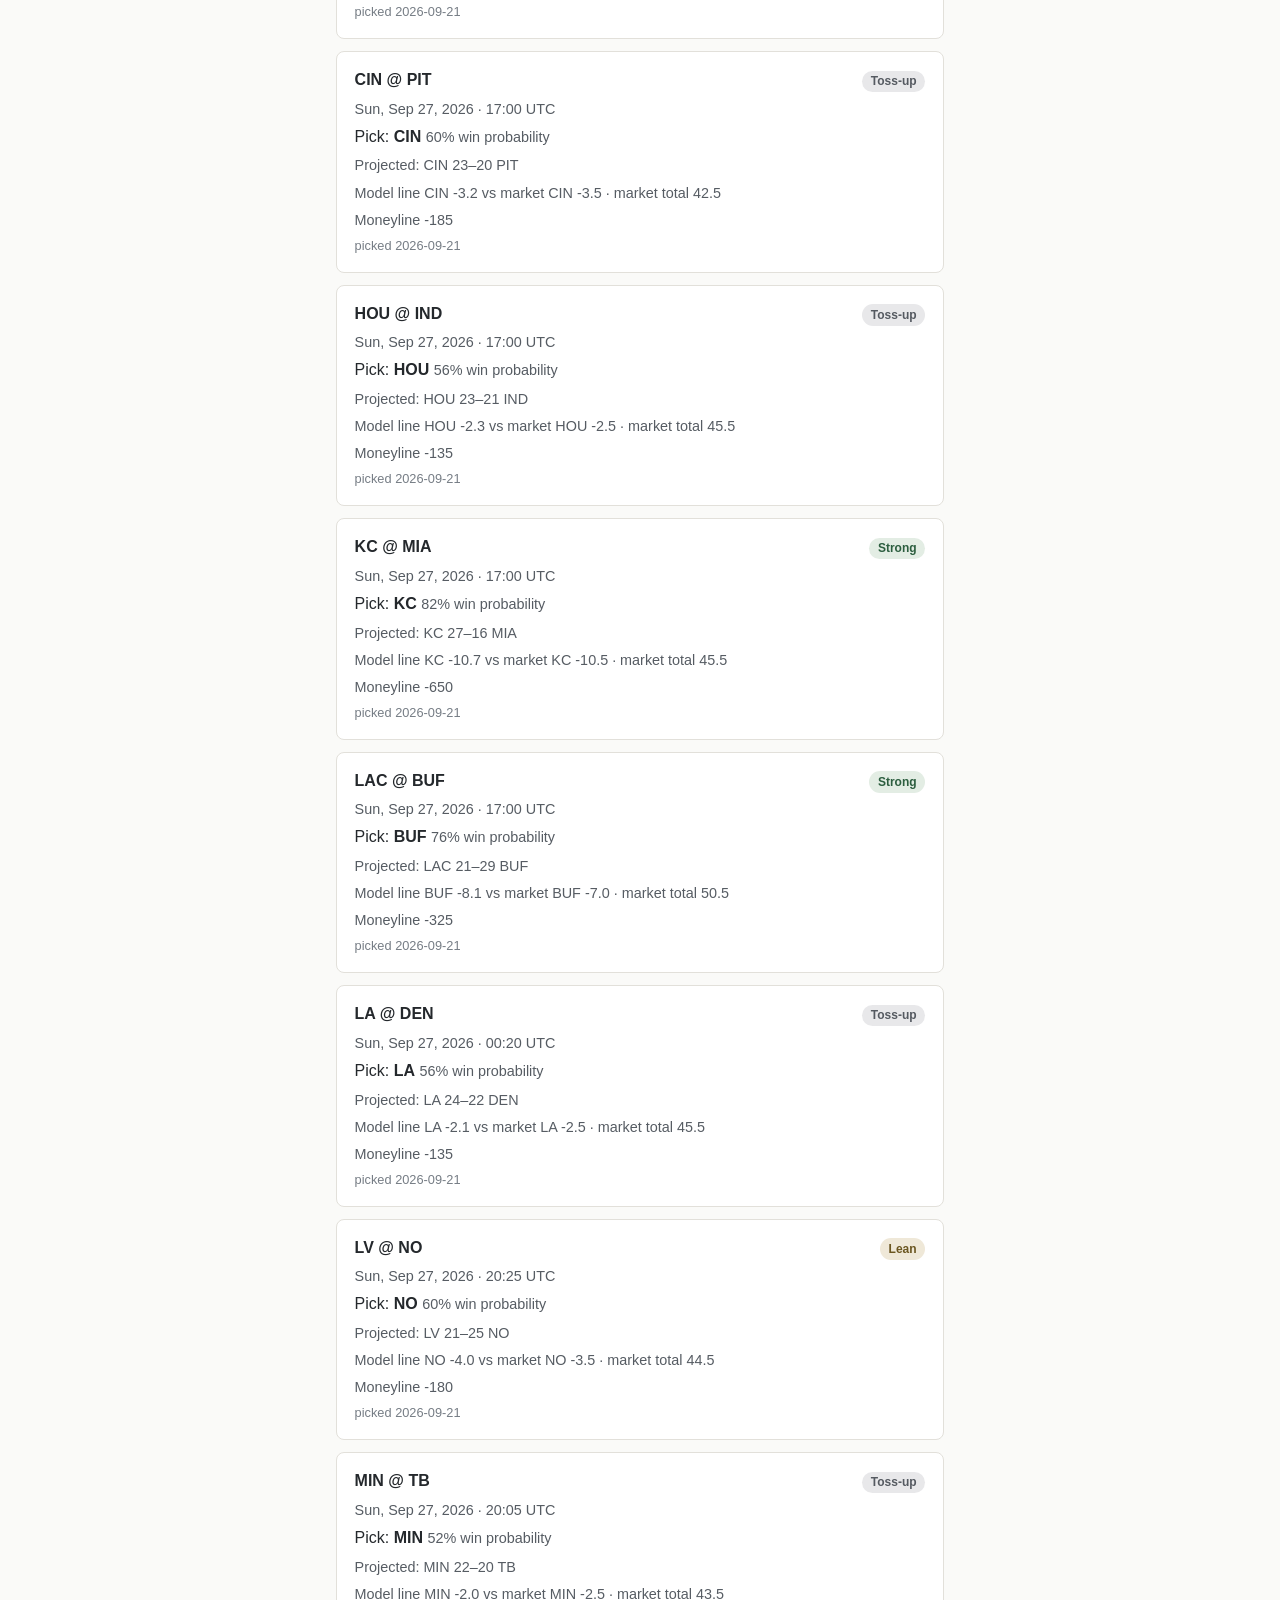
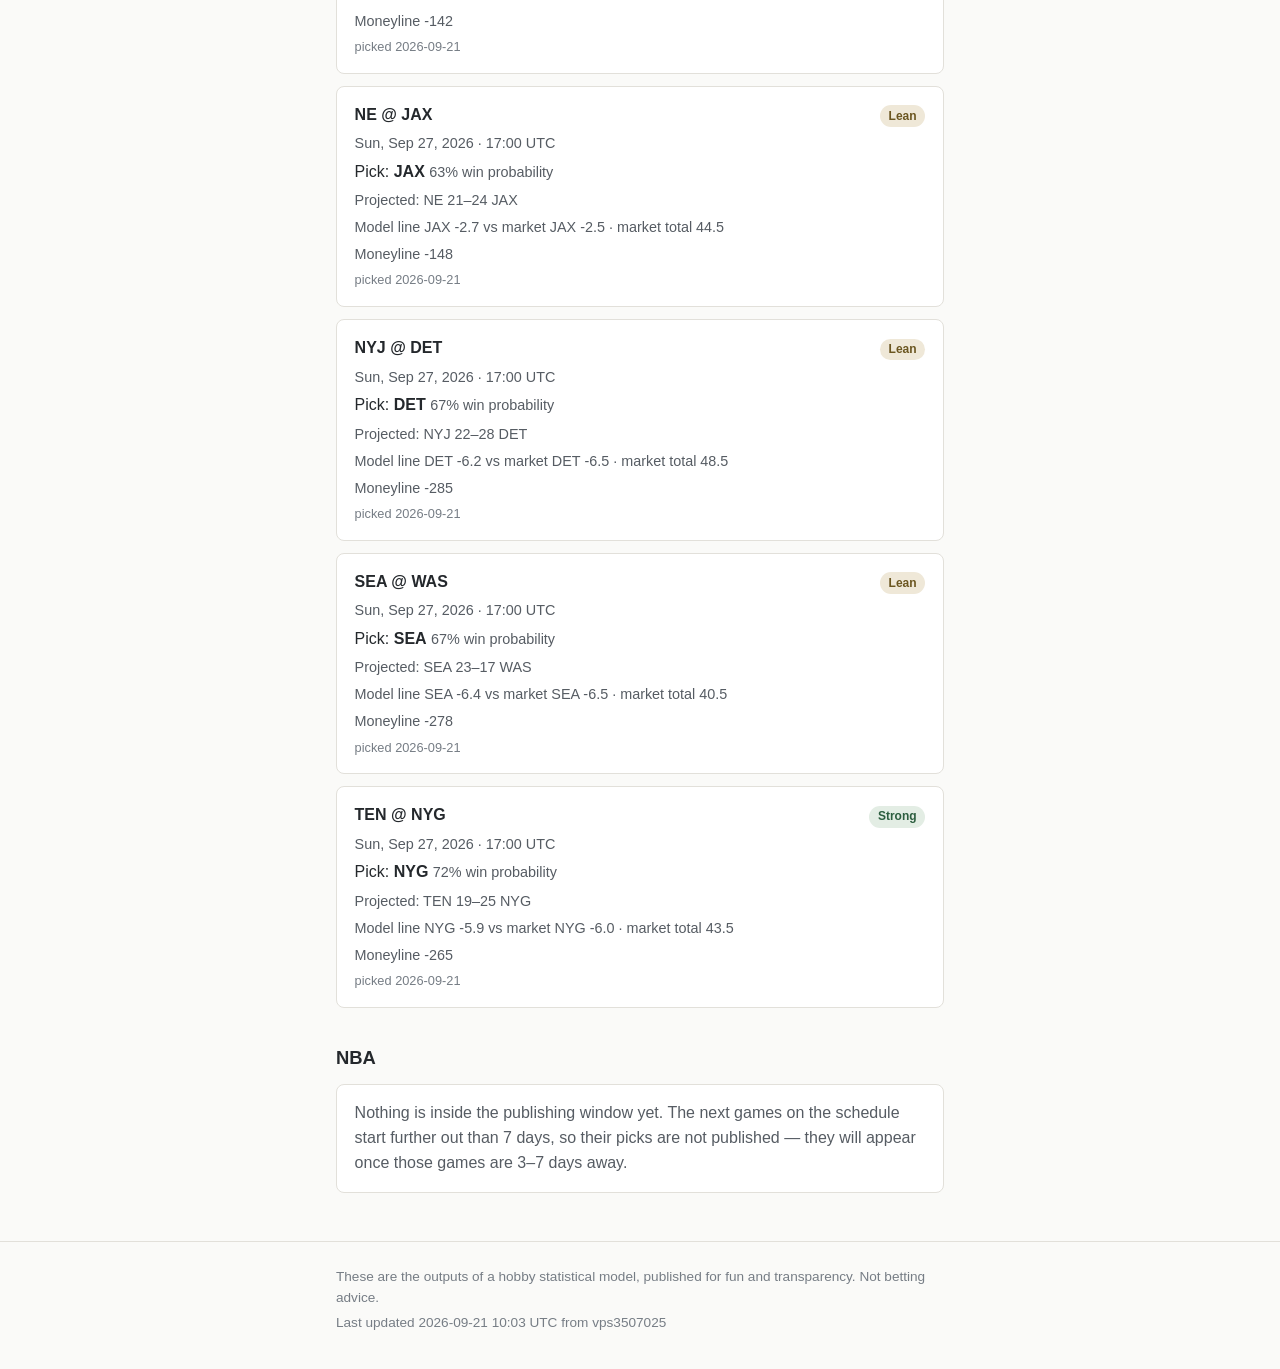
==== commit ec4e00b3: "publish: 2026-09-21 10:03 UTC" ====
--- a/docs/index.html
+++ b/docs/index.html
@@ -32,8 +32,8 @@
       </thead>
       <tbody>
         <tr><th scope="row">Today</th><td class="pl-cell">&#8212;</td><td class="pl-cell">&#8212;</td><td class="pl-cell">&#8212;</td></tr>
-        <tr><th scope="row">This week</th><td class="pl-cell"><span class="pl-units pl-pos">+2.78u</span><span class="pl-rec">4-0-0</span></td><td class="pl-cell">&#8212;</td><td class="pl-cell"><span class="pl-units pl-pos">+2.78u</span><span class="pl-rec">4-0-0</span></td></tr>
-        <tr><th scope="row">This month</th><td class="pl-cell"><span class="pl-units pl-pos">+4.79u</span><span class="pl-rec">23-10-1</span></td><td class="pl-cell">&#8212;</td><td class="pl-cell"><span class="pl-units pl-pos">+4.79u</span><span class="pl-rec">23-10-1</span></td></tr>
+        <tr><th scope="row">This week</th><td class="pl-cell">&#8212;</td><td class="pl-cell">&#8212;</td><td class="pl-cell">&#8212;</td></tr>
+        <tr><th scope="row">This month</th><td class="pl-cell"><span class="pl-units pl-pos">+2.09u</span><span class="pl-rec">38-22-1</span></td><td class="pl-cell">&#8212;</td><td class="pl-cell"><span class="pl-units pl-pos">+2.09u</span><span class="pl-rec">38-22-1</span></td></tr>
       </tbody>
     </table>
   </div>
@@ -43,179 +43,179 @@
   <h2 id="nfl-picks">NFL</h2>
   <article class="card game-card">
   <div class="game-top">
-    <h3 class="matchup">CAR @ ATL</h3>
-    <span class="badge badge-tossup">Toss-up</span>
-  </div>
-  <p class="game-when">Sun, Sep 20, 2026 &#183; 17:00 UTC</p>
-  <p class="pick-line">Pick: <strong>CAR</strong> <span class="prob">59% win probability</span></p>
-  <p class="proj">Projected: CAR 23&#8211;21 ATL</p>
-  <p class="lines">Model line CAR -1.8 vs market CAR -2.5 &#183; market total 43.5</p><p class="lines">Moneyline -155</p>
-  <p class="logged">picked 2026-09-20</p>
-</article>
-<article class="card game-card">
-  <div class="game-top">
-    <h3 class="matchup">CIN @ HOU</h3>
-    <span class="badge badge-tossup">Toss-up</span>
-  </div>
-  <p class="game-when">Sun, Sep 20, 2026 &#183; 17:00 UTC</p>
-  <p class="pick-line">Pick: <strong>HOU</strong> <span class="prob">52% win probability</span></p>
-  <p class="proj">Projected: CIN 22&#8211;24 HOU</p>
-  <p class="lines">Model line HOU -2.1 vs market HOU -2.5 &#183; market total 45.5</p><p class="lines">Moneyline -142</p>
-  <p class="logged">picked 2026-09-20</p>
-</article>
-<article class="card game-card">
-  <div class="game-top">
-    <h3 class="matchup">CLE @ TB</h3>
-    <span class="badge badge-strong">Strong</span>
-  </div>
-  <p class="game-when">Sun, Sep 20, 2026 &#183; 17:00 UTC</p>
-  <p class="pick-line">Pick: <strong>TB</strong> <span class="prob">76% win probability</span></p>
-  <p class="proj">Projected: CLE 17&#8211;24 TB</p>
-  <p class="lines">Model line TB -7.2 vs market TB -7.5 &#183; market total 41.5</p><p class="lines">Moneyline -440</p>
-  <p class="logged">picked 2026-09-20</p>
-</article>
-<article class="card game-card">
-  <div class="game-top">
-    <h3 class="matchup">GB @ NYJ</h3>
-    <span class="badge badge-lean">Lean</span>
-  </div>
-  <p class="game-when">Sun, Sep 20, 2026 &#183; 17:00 UTC</p>
-  <p class="pick-line">Pick: <strong>GB</strong> <span class="prob">64% win probability</span></p>
-  <p class="proj">Projected: GB 24&#8211;20 NYJ</p>
-  <p class="lines">Model line GB -3.6 vs market GB -3.5 &#183; market total 44.5</p><p class="lines">Moneyline -185</p>
-  <p class="logged">picked 2026-09-20</p>
-</article>
-<article class="card game-card">
-  <div class="game-top">
-    <h3 class="matchup">IND @ KC</h3>
-    <span class="badge badge-lean">Lean</span>
-  </div>
-  <p class="game-when">Sun, Sep 20, 2026 &#183; 00:20 UTC</p>
-  <p class="pick-line">Pick: <strong>KC</strong> <span class="prob">66% win probability</span></p>
-  <p class="proj">Projected: IND 20&#8211;27 KC</p>
-  <p class="lines">Model line KC -6.3 vs market KC -6.0 &#183; market total 46.5</p><p class="lines">Moneyline -270</p>
-  <p class="logged">picked 2026-09-20</p>
-</article>
-<article class="card game-card">
-  <div class="game-top">
-    <h3 class="matchup">JAX @ DEN</h3>
-    <span class="badge badge-tossup">Toss-up</span>
-  </div>
-  <p class="game-when">Sun, Sep 20, 2026 &#183; 20:05 UTC</p>
-  <p class="pick-line">Pick: <strong>DEN</strong> <span class="prob">59% win probability</span></p>
-  <p class="proj">Projected: JAX 21&#8211;24 DEN</p>
-  <p class="lines">Model line DEN -3.4 vs market DEN -3.0 &#183; market total 45.5</p><p class="lines">Moneyline -155</p>
-  <p class="logged">picked 2026-09-20</p>
-</article>
-<article class="card game-card">
-  <div class="game-top">
-    <h3 class="matchup">LV @ LAC</h3>
-    <span class="badge badge-strong">Strong</span>
-  </div>
-  <p class="game-when">Sun, Sep 20, 2026 &#183; 20:05 UTC</p>
-  <p class="pick-line">Pick: <strong>LAC</strong> <span class="prob">74% win probability</span></p>
-  <p class="proj">Projected: LV 19&#8211;26 LAC</p>
-  <p class="lines">Model line LAC -7.4 vs market LAC -7.0 &#183; market total 43.5</p><p class="lines">Moneyline -325</p>
-  <p class="logged">picked 2026-09-20</p>
-</article>
-<article class="card game-card">
-  <div class="game-top">
-    <h3 class="matchup">MIA @ SF</h3>
-    <span class="badge badge-strong">Strong</span>
-  </div>
-  <p class="game-when">Sun, Sep 20, 2026 &#183; 20:25 UTC</p>
-  <p class="pick-line">Pick: <strong>SF</strong> <span class="prob">85% win probability</span></p>
-  <p class="proj">Projected: MIA 16&#8211;29 SF</p>
-  <p class="lines">Model line SF -13.5 vs market SF -13.5 &#183; market total 44.5</p><p class="lines">Moneyline -950</p>
-  <p class="logged">picked 2026-09-20</p>
-</article>
-<article class="card game-card">
-  <div class="game-top">
-    <h3 class="matchup">MIN @ CHI</h3>
-    <span class="badge badge-lean">Lean</span>
-  </div>
-  <p class="game-when">Sun, Sep 20, 2026 &#183; 17:00 UTC</p>
-  <p class="pick-line">Pick: <strong>CHI</strong> <span class="prob">65% win probability</span></p>
-  <p class="proj">Projected: MIN 20&#8211;26 CHI</p>
-  <p class="lines">Model line CHI -5.7 vs market CHI -4.5 &#183; market total 47.5</p><p class="lines">Moneyline -205</p>
-  <p class="logged">picked 2026-09-20</p>
-</article>
-<article class="card game-card">
-  <div class="game-top">
-    <h3 class="matchup">NO @ BAL</h3>
-    <span class="badge badge-strong">Strong</span>
-  </div>
-  <p class="game-when">Sun, Sep 20, 2026 &#183; 17:00 UTC</p>
-  <p class="pick-line">Pick: <strong>BAL</strong> <span class="prob">77% win probability</span></p>
-  <p class="proj">Projected: NO 18&#8211;27 BAL</p>
-  <p class="lines">Model line BAL -9.1 vs market BAL -8.5 &#183; market total 45.5</p><p class="lines">Moneyline -380</p>
-  <p class="logged">picked 2026-09-20</p>
-</article>
-<article class="card game-card">
-  <div class="game-top">
-    <h3 class="matchup">PHI @ TEN</h3>
-    <span class="badge badge-strong">Strong</span>
-  </div>
-  <p class="game-when">Sun, Sep 20, 2026 &#183; 17:00 UTC</p>
-  <p class="pick-line">Pick: <strong>PHI</strong> <span class="prob">70% win probability</span></p>
-  <p class="proj">Projected: PHI 23&#8211;16 TEN</p>
-  <p class="lines">Model line PHI -7.2 vs market PHI -7.0 &#183; market total 39.5</p><p class="lines">Moneyline -310</p>
-  <p class="logged">picked 2026-09-20</p>
-</article>
-<article class="card game-card">
-  <div class="game-top">
-    <h3 class="matchup">PIT @ NE</h3>
-    <span class="badge badge-lean">Lean</span>
-  </div>
-  <p class="game-when">Sun, Sep 20, 2026 &#183; 17:00 UTC</p>
-  <p class="pick-line">Pick: <strong>NE</strong> <span class="prob">66% win probability</span></p>
-  <p class="proj">Projected: PIT 18&#8211;24 NE</p>
-  <p class="lines">Model line NE -6.0 vs market NE -5.5 &#183; market total 41.5</p><p class="lines">Moneyline -230</p>
-  <p class="logged">picked 2026-09-20</p>
-</article>
-<article class="card game-card">
-  <div class="game-top">
-    <h3 class="matchup">SEA @ ARI</h3>
-    <span class="badge badge-lean">Lean</span>
-  </div>
-  <p class="game-when">Sun, Sep 20, 2026 &#183; 20:25 UTC</p>
-  <p class="pick-line">Pick: <strong>SEA</strong> <span class="prob">64% win probability</span></p>
-  <p class="proj">Projected: SEA 22&#8211;19 ARI</p>
-  <p class="lines">Model line SEA -3.7 vs market SEA -3.5 &#183; market total 40.5</p><p class="lines">Moneyline -205</p>
-  <p class="logged">picked 2026-09-19</p>
-</article>
-<article class="card game-card">
-  <div class="game-top">
-    <h3 class="matchup">WAS @ DAL</h3>
-    <span class="badge badge-lean">Lean</span>
-  </div>
-  <p class="game-when">Sun, Sep 20, 2026 &#183; 20:25 UTC</p>
-  <p class="pick-line">Pick: <strong>DAL</strong> <span class="prob">64% win probability</span></p>
-  <p class="proj">Projected: WAS 23&#8211;26 DAL</p>
-  <p class="lines">Model line DAL -3.6 vs market DAL -3.5 &#183; market total 50.5</p><p class="lines">Moneyline -218</p>
-  <p class="logged">picked 2026-09-18</p>
-</article>
-<article class="card game-card">
-  <div class="game-top">
     <h3 class="matchup">NYG @ LA</h3>
     <span class="badge badge-lean">Lean</span>
   </div>
   <p class="game-when">Mon, Sep 21, 2026 &#183; 00:15 UTC</p>
-  <p class="pick-line">Pick: <strong>LA</strong> <span class="prob">65% win probability</span></p>
+  <p class="pick-line">Pick: <strong>LA</strong> <span class="prob">66% win probability</span></p>
   <p class="proj">Projected: NYG 21&#8211;28 LA</p>
   <p class="lines">Model line LA -6.8 vs market LA -7.0 &#183; market total 47.5</p><p class="lines">Moneyline -305</p>
-  <p class="logged">picked 2026-09-20</p>
+  <p class="logged">picked 2026-09-21</p>
 </article>
 <article class="card game-card">
   <div class="game-top">
     <h3 class="matchup">ATL @ GB</h3>
-    <span class="badge badge-lean">Lean</span>
+    <span class="badge badge-strong">Strong</span>
   </div>
   <p class="game-when">Thu, Sep 24, 2026 &#183; 00:15 UTC</p>
-  <p class="pick-line">Pick: <strong>GB</strong> <span class="prob">70% win probability</span></p>
-  <p class="proj">Projected: ATL 20&#8211;26 GB</p>
-  <p class="lines">Model line GB -6.5 vs market GB -6.5 &#183; market total 46.5</p><p class="lines">Moneyline -298</p>
-  <p class="logged">picked 2026-09-19</p>
+  <p class="pick-line">Pick: <strong>GB</strong> <span class="prob">76% win probability</span></p>
+  <p class="proj">Projected: ATL 19&#8211;26 GB</p>
+  <p class="lines">Model line GB -7.2 vs market GB -7.0 &#183; market total 44.5</p><p class="lines">Moneyline -345</p>
+  <p class="logged">picked 2026-09-21</p>
+</article>
+<article class="card game-card">
+  <div class="game-top">
+    <h3 class="matchup">ARI @ SF</h3>
+    <span class="badge badge-strong">Strong</span>
+  </div>
+  <p class="game-when">Sun, Sep 27, 2026 &#183; 20:05 UTC</p>
+  <p class="pick-line">Pick: <strong>SF</strong> <span class="prob">84% win probability</span></p>
+  <p class="proj">Projected: ARI 20&#8211;29 SF</p>
+  <p class="lines">Model line SF -9.2 vs market SF -8.5 &#183; market total 48.5</p><p class="lines">Moneyline -455</p>
+  <p class="logged">picked 2026-09-21</p>
+</article>
+<article class="card game-card">
+  <div class="game-top">
+    <h3 class="matchup">BAL @ DAL</h3>
+    <span class="badge badge-lean">Lean</span>
+  </div>
+  <p class="game-when">Sun, Sep 27, 2026 &#183; 20:25 UTC</p>
+  <p class="pick-line">Pick: <strong>BAL</strong> <span class="prob">60% win probability</span></p>
+  <p class="proj">Projected: BAL 27&#8211;23 DAL</p>
+  <p class="lines">Model line BAL -4.1 vs market BAL -3.0 &#183; market total 52.5</p><p class="lines">Moneyline -148</p>
+  <p class="logged">picked 2026-09-21</p>
+</article>
+<article class="card game-card">
+  <div class="game-top">
+    <h3 class="matchup">CAR @ CLE</h3>
+    <span class="badge badge-tossup">Toss-up</span>
+  </div>
+  <p class="game-when">Sun, Sep 27, 2026 &#183; 17:00 UTC</p>
+  <p class="pick-line">Pick: <strong>CAR</strong> <span class="prob">58% win probability</span></p>
+  <p class="proj">Projected: CAR 22&#8211;19 CLE</p>
+  <p class="lines">Model line CAR -3.3 vs market CAR -3.0 &#183; market total 41.5</p><p class="lines">Moneyline -162</p>
+  <p class="logged">picked 2026-09-21</p>
+</article>
+<article class="card game-card">
+  <div class="game-top">
+    <h3 class="matchup">CIN @ PIT</h3>
+    <span class="badge badge-tossup">Toss-up</span>
+  </div>
+  <p class="game-when">Sun, Sep 27, 2026 &#183; 17:00 UTC</p>
+  <p class="pick-line">Pick: <strong>CIN</strong> <span class="prob">60% win probability</span></p>
+  <p class="proj">Projected: CIN 23&#8211;20 PIT</p>
+  <p class="lines">Model line CIN -3.2 vs market CIN -3.5 &#183; market total 42.5</p><p class="lines">Moneyline -185</p>
+  <p class="logged">picked 2026-09-21</p>
+</article>
+<article class="card game-card">
+  <div class="game-top">
+    <h3 class="matchup">HOU @ IND</h3>
+    <span class="badge badge-tossup">Toss-up</span>
+  </div>
+  <p class="game-when">Sun, Sep 27, 2026 &#183; 17:00 UTC</p>
+  <p class="pick-line">Pick: <strong>HOU</strong> <span class="prob">56% win probability</span></p>
+  <p class="proj">Projected: HOU 23&#8211;21 IND</p>
+  <p class="lines">Model line HOU -2.3 vs market HOU -2.5 &#183; market total 45.5</p><p class="lines">Moneyline -135</p>
+  <p class="logged">picked 2026-09-21</p>
+</article>
+<article class="card game-card">
+  <div class="game-top">
+    <h3 class="matchup">KC @ MIA</h3>
+    <span class="badge badge-strong">Strong</span>
+  </div>
+  <p class="game-when">Sun, Sep 27, 2026 &#183; 17:00 UTC</p>
+  <p class="pick-line">Pick: <strong>KC</strong> <span class="prob">82% win probability</span></p>
+  <p class="proj">Projected: KC 27&#8211;16 MIA</p>
+  <p class="lines">Model line KC -10.7 vs market KC -10.5 &#183; market total 45.5</p><p class="lines">Moneyline -650</p>
+  <p class="logged">picked 2026-09-21</p>
+</article>
+<article class="card game-card">
+  <div class="game-top">
+    <h3 class="matchup">LAC @ BUF</h3>
+    <span class="badge badge-strong">Strong</span>
+  </div>
+  <p class="game-when">Sun, Sep 27, 2026 &#183; 17:00 UTC</p>
+  <p class="pick-line">Pick: <strong>BUF</strong> <span class="prob">76% win probability</span></p>
+  <p class="proj">Projected: LAC 21&#8211;29 BUF</p>
+  <p class="lines">Model line BUF -8.1 vs market BUF -7.0 &#183; market total 50.5</p><p class="lines">Moneyline -325</p>
+  <p class="logged">picked 2026-09-21</p>
+</article>
+<article class="card game-card">
+  <div class="game-top">
+    <h3 class="matchup">LA @ DEN</h3>
+    <span class="badge badge-tossup">Toss-up</span>
+  </div>
+  <p class="game-when">Sun, Sep 27, 2026 &#183; 00:20 UTC</p>
+  <p class="pick-line">Pick: <strong>LA</strong> <span class="prob">56% win probability</span></p>
+  <p class="proj">Projected: LA 24&#8211;22 DEN</p>
+  <p class="lines">Model line LA -2.1 vs market LA -2.5 &#183; market total 45.5</p><p class="lines">Moneyline -135</p>
+  <p class="logged">picked 2026-09-21</p>
+</article>
+<article class="card game-card">
+  <div class="game-top">
+    <h3 class="matchup">LV @ NO</h3>
+    <span class="badge badge-lean">Lean</span>
+  </div>
+  <p class="game-when">Sun, Sep 27, 2026 &#183; 20:25 UTC</p>
+  <p class="pick-line">Pick: <strong>NO</strong> <span class="prob">60% win probability</span></p>
+  <p class="proj">Projected: LV 21&#8211;25 NO</p>
+  <p class="lines">Model line NO -4.0 vs market NO -3.5 &#183; market total 44.5</p><p class="lines">Moneyline -180</p>
+  <p class="logged">picked 2026-09-21</p>
+</article>
+<article class="card game-card">
+  <div class="game-top">
+    <h3 class="matchup">MIN @ TB</h3>
+    <span class="badge badge-tossup">Toss-up</span>
+  </div>
+  <p class="game-when">Sun, Sep 27, 2026 &#183; 20:05 UTC</p>
+  <p class="pick-line">Pick: <strong>MIN</strong> <span class="prob">52% win probability</span></p>
+  <p class="proj">Projected: MIN 22&#8211;20 TB</p>
+  <p class="lines">Model line MIN -2.0 vs market MIN -2.5 &#183; market total 43.5</p><p class="lines">Moneyline -142</p>
+  <p class="logged">picked 2026-09-21</p>
+</article>
+<article class="card game-card">
+  <div class="game-top">
+    <h3 class="matchup">NE @ JAX</h3>
+    <span class="badge badge-lean">Lean</span>
+  </div>
+  <p class="game-when">Sun, Sep 27, 2026 &#183; 17:00 UTC</p>
+  <p class="pick-line">Pick: <strong>JAX</strong> <span class="prob">63% win probability</span></p>
+  <p class="proj">Projected: NE 21&#8211;24 JAX</p>
+  <p class="lines">Model line JAX -2.7 vs market JAX -2.5 &#183; market total 44.5</p><p class="lines">Moneyline -148</p>
+  <p class="logged">picked 2026-09-21</p>
+</article>
+<article class="card game-card">
+  <div class="game-top">
+    <h3 class="matchup">NYJ @ DET</h3>
+    <span class="badge badge-lean">Lean</span>
+  </div>
+  <p class="game-when">Sun, Sep 27, 2026 &#183; 17:00 UTC</p>
+  <p class="pick-line">Pick: <strong>DET</strong> <span class="prob">67% win probability</span></p>
+  <p class="proj">Projected: NYJ 22&#8211;28 DET</p>
+  <p class="lines">Model line DET -6.2 vs market DET -6.5 &#183; market total 48.5</p><p class="lines">Moneyline -285</p>
+  <p class="logged">picked 2026-09-21</p>
+</article>
+<article class="card game-card">
+  <div class="game-top">
+    <h3 class="matchup">SEA @ WAS</h3>
+    <span class="badge badge-lean">Lean</span>
+  </div>
+  <p class="game-when">Sun, Sep 27, 2026 &#183; 17:00 UTC</p>
+  <p class="pick-line">Pick: <strong>SEA</strong> <span class="prob">67% win probability</span></p>
+  <p class="proj">Projected: SEA 23&#8211;17 WAS</p>
+  <p class="lines">Model line SEA -6.4 vs market SEA -6.5 &#183; market total 40.5</p><p class="lines">Moneyline -278</p>
+  <p class="logged">picked 2026-09-21</p>
+</article>
+<article class="card game-card">
+  <div class="game-top">
+    <h3 class="matchup">TEN @ NYG</h3>
+    <span class="badge badge-strong">Strong</span>
+  </div>
+  <p class="game-when">Sun, Sep 27, 2026 &#183; 17:00 UTC</p>
+  <p class="pick-line">Pick: <strong>NYG</strong> <span class="prob">72% win probability</span></p>
+  <p class="proj">Projected: TEN 19&#8211;25 NYG</p>
+  <p class="lines">Model line NYG -5.9 vs market NYG -6.0 &#183; market total 43.5</p><p class="lines">Moneyline -265</p>
+  <p class="logged">picked 2026-09-21</p>
 </article>
 </section>
 <section class="sport-section" aria-labelledby="nba-picks">
@@ -226,7 +226,7 @@
 <footer class="site-footer">
   <div class="wrap">
     <p>These are the outputs of a hobby statistical model, published for fun and transparency. Not betting advice.</p>
-    <p class="updated">Last updated 2026-09-20 10:03 UTC from vps3507025</p>
+    <p class="updated">Last updated 2026-09-21 10:03 UTC from vps3507025</p>
   </div>
 </footer>
 </body>
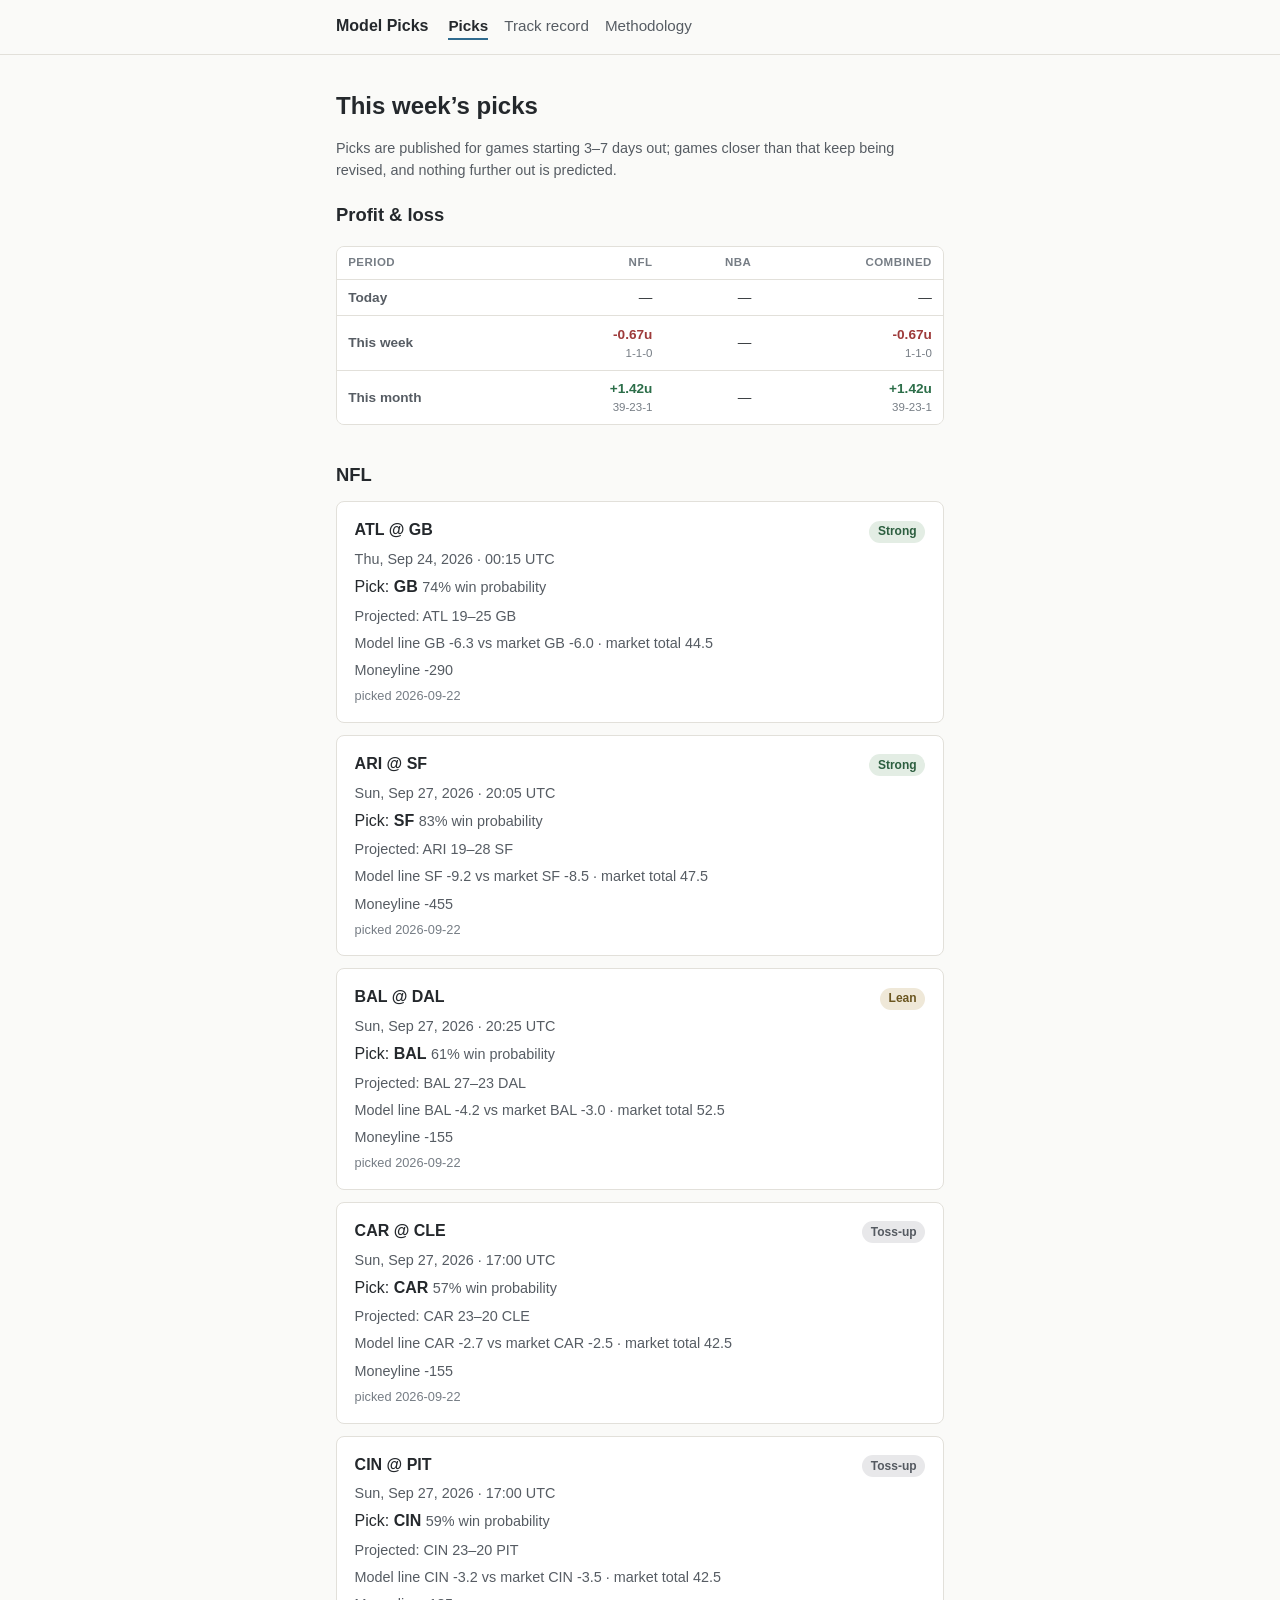
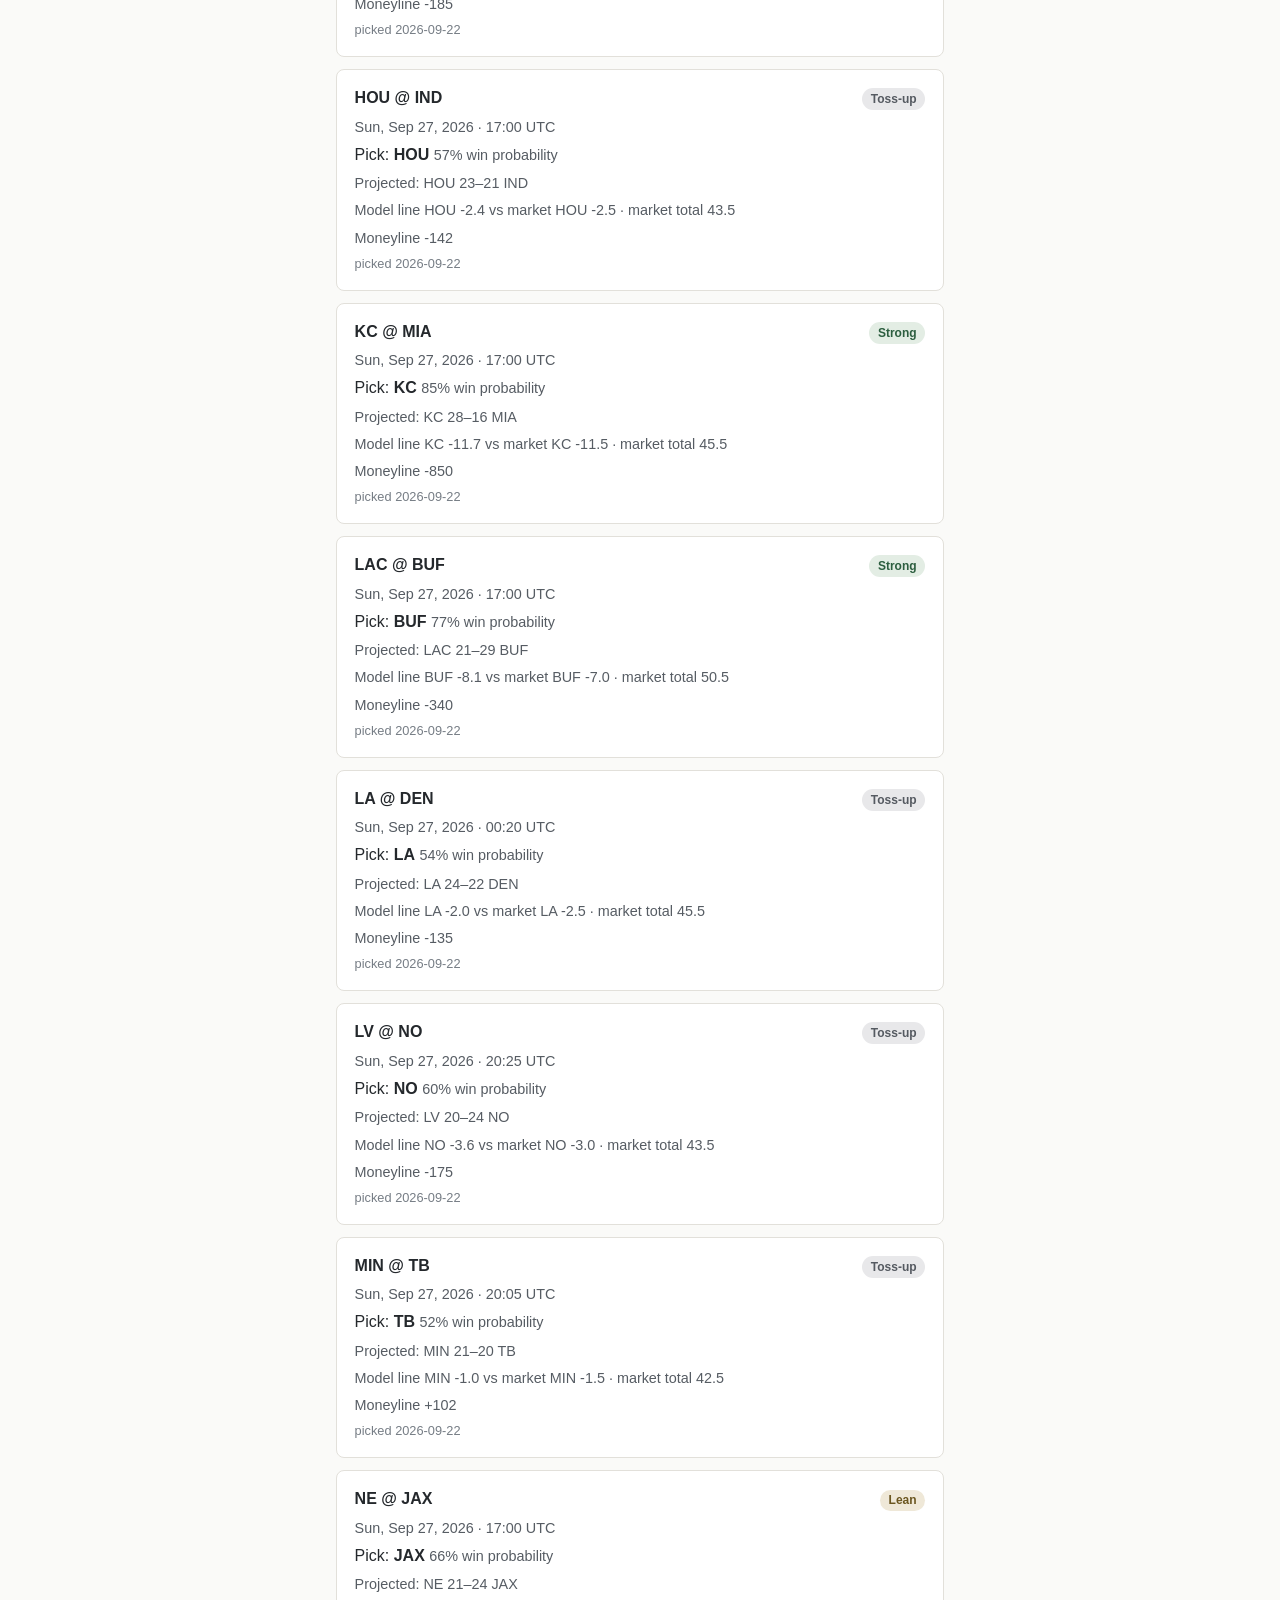
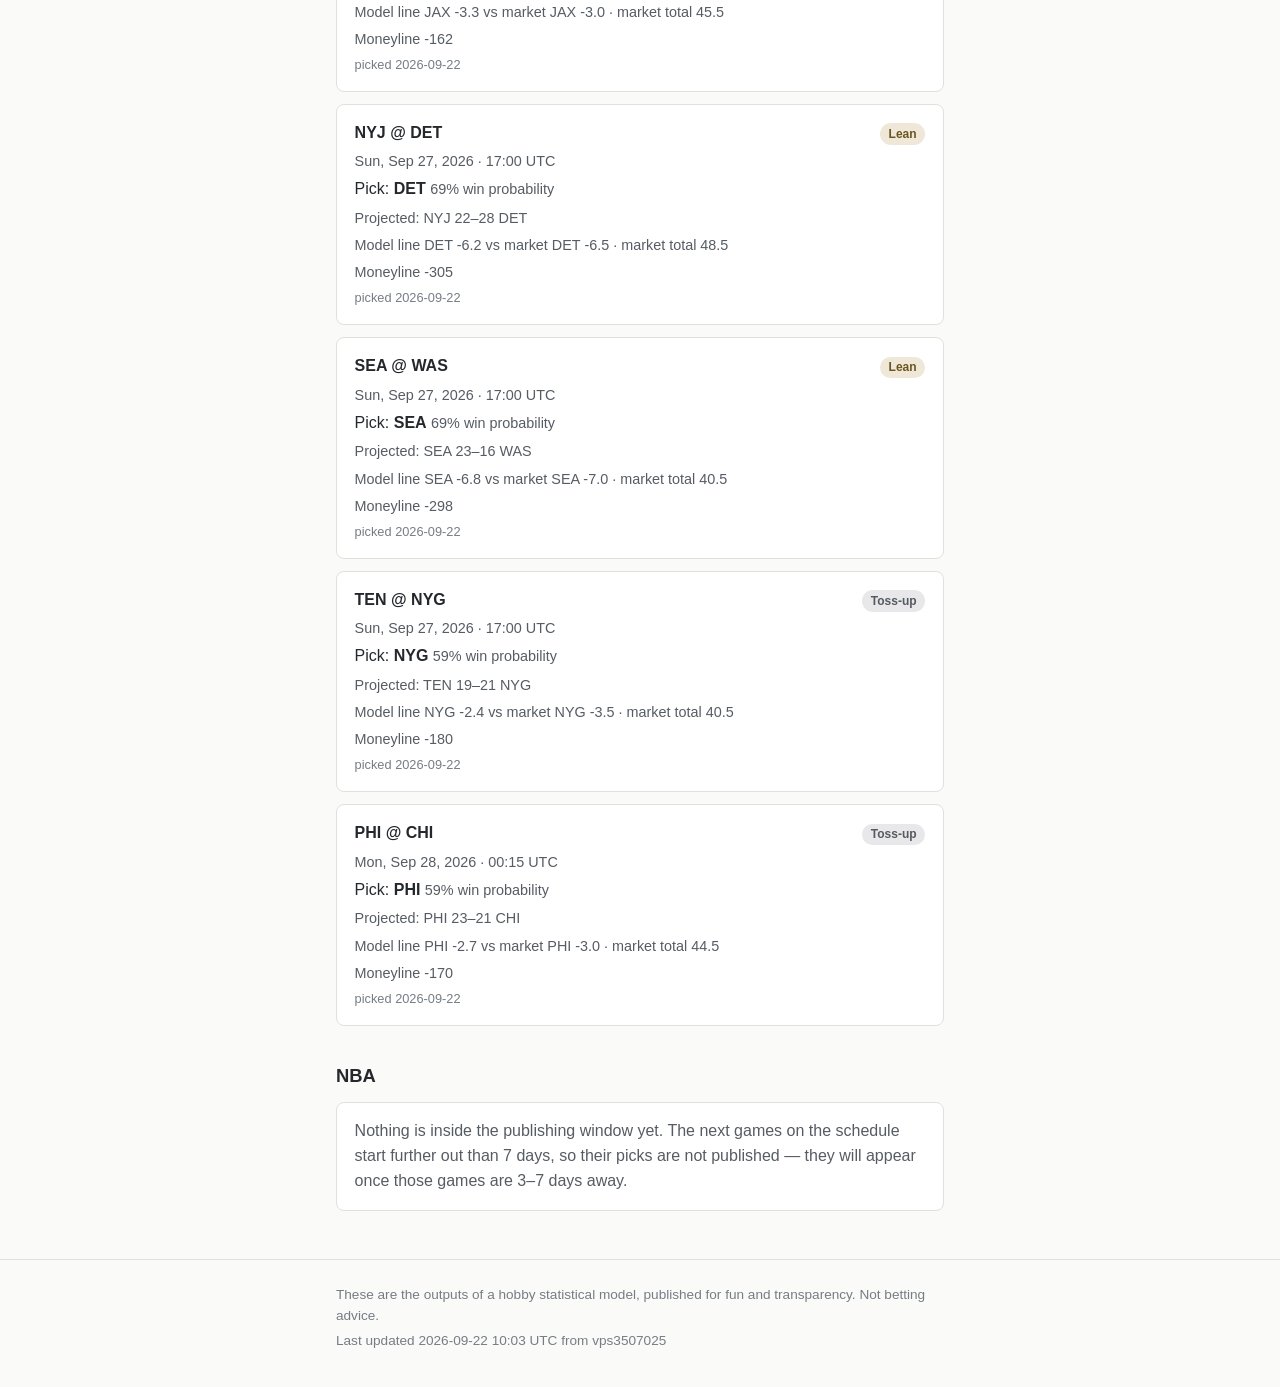
==== commit cb1e85da: "publish: 2026-09-22 10:03 UTC" ====
--- a/docs/index.html
+++ b/docs/index.html
@@ -32,8 +32,8 @@
       </thead>
       <tbody>
         <tr><th scope="row">Today</th><td class="pl-cell">&#8212;</td><td class="pl-cell">&#8212;</td><td class="pl-cell">&#8212;</td></tr>
-        <tr><th scope="row">This week</th><td class="pl-cell">&#8212;</td><td class="pl-cell">&#8212;</td><td class="pl-cell">&#8212;</td></tr>
-        <tr><th scope="row">This month</th><td class="pl-cell"><span class="pl-units pl-pos">+2.09u</span><span class="pl-rec">38-22-1</span></td><td class="pl-cell">&#8212;</td><td class="pl-cell"><span class="pl-units pl-pos">+2.09u</span><span class="pl-rec">38-22-1</span></td></tr>
+        <tr><th scope="row">This week</th><td class="pl-cell"><span class="pl-units pl-neg">-0.67u</span><span class="pl-rec">1-1-0</span></td><td class="pl-cell">&#8212;</td><td class="pl-cell"><span class="pl-units pl-neg">-0.67u</span><span class="pl-rec">1-1-0</span></td></tr>
+        <tr><th scope="row">This month</th><td class="pl-cell"><span class="pl-units pl-pos">+1.42u</span><span class="pl-rec">39-23-1</span></td><td class="pl-cell">&#8212;</td><td class="pl-cell"><span class="pl-units pl-pos">+1.42u</span><span class="pl-rec">39-23-1</span></td></tr>
       </tbody>
     </table>
   </div>
@@ -43,25 +43,14 @@
   <h2 id="nfl-picks">NFL</h2>
   <article class="card game-card">
   <div class="game-top">
-    <h3 class="matchup">NYG @ LA</h3>
-    <span class="badge badge-lean">Lean</span>
-  </div>
-  <p class="game-when">Mon, Sep 21, 2026 &#183; 00:15 UTC</p>
-  <p class="pick-line">Pick: <strong>LA</strong> <span class="prob">66% win probability</span></p>
-  <p class="proj">Projected: NYG 21&#8211;28 LA</p>
-  <p class="lines">Model line LA -6.8 vs market LA -7.0 &#183; market total 47.5</p><p class="lines">Moneyline -305</p>
-  <p class="logged">picked 2026-09-21</p>
-</article>
-<article class="card game-card">
-  <div class="game-top">
     <h3 class="matchup">ATL @ GB</h3>
     <span class="badge badge-strong">Strong</span>
   </div>
   <p class="game-when">Thu, Sep 24, 2026 &#183; 00:15 UTC</p>
-  <p class="pick-line">Pick: <strong>GB</strong> <span class="prob">76% win probability</span></p>
-  <p class="proj">Projected: ATL 19&#8211;26 GB</p>
-  <p class="lines">Model line GB -7.2 vs market GB -7.0 &#183; market total 44.5</p><p class="lines">Moneyline -345</p>
-  <p class="logged">picked 2026-09-21</p>
+  <p class="pick-line">Pick: <strong>GB</strong> <span class="prob">74% win probability</span></p>
+  <p class="proj">Projected: ATL 19&#8211;25 GB</p>
+  <p class="lines">Model line GB -6.3 vs market GB -6.0 &#183; market total 44.5</p><p class="lines">Moneyline -290</p>
+  <p class="logged">picked 2026-09-22</p>
 </article>
 <article class="card game-card">
   <div class="game-top">
@@ -69,10 +58,10 @@
     <span class="badge badge-strong">Strong</span>
   </div>
   <p class="game-when">Sun, Sep 27, 2026 &#183; 20:05 UTC</p>
-  <p class="pick-line">Pick: <strong>SF</strong> <span class="prob">84% win probability</span></p>
-  <p class="proj">Projected: ARI 20&#8211;29 SF</p>
-  <p class="lines">Model line SF -9.2 vs market SF -8.5 &#183; market total 48.5</p><p class="lines">Moneyline -455</p>
-  <p class="logged">picked 2026-09-21</p>
+  <p class="pick-line">Pick: <strong>SF</strong> <span class="prob">83% win probability</span></p>
+  <p class="proj">Projected: ARI 19&#8211;28 SF</p>
+  <p class="lines">Model line SF -9.2 vs market SF -8.5 &#183; market total 47.5</p><p class="lines">Moneyline -455</p>
+  <p class="logged">picked 2026-09-22</p>
 </article>
 <article class="card game-card">
   <div class="game-top">
@@ -80,10 +69,10 @@
     <span class="badge badge-lean">Lean</span>
   </div>
   <p class="game-when">Sun, Sep 27, 2026 &#183; 20:25 UTC</p>
-  <p class="pick-line">Pick: <strong>BAL</strong> <span class="prob">60% win probability</span></p>
+  <p class="pick-line">Pick: <strong>BAL</strong> <span class="prob">61% win probability</span></p>
   <p class="proj">Projected: BAL 27&#8211;23 DAL</p>
-  <p class="lines">Model line BAL -4.1 vs market BAL -3.0 &#183; market total 52.5</p><p class="lines">Moneyline -148</p>
-  <p class="logged">picked 2026-09-21</p>
+  <p class="lines">Model line BAL -4.2 vs market BAL -3.0 &#183; market total 52.5</p><p class="lines">Moneyline -155</p>
+  <p class="logged">picked 2026-09-22</p>
 </article>
 <article class="card game-card">
   <div class="game-top">
@@ -91,10 +80,10 @@
     <span class="badge badge-tossup">Toss-up</span>
   </div>
   <p class="game-when">Sun, Sep 27, 2026 &#183; 17:00 UTC</p>
-  <p class="pick-line">Pick: <strong>CAR</strong> <span class="prob">58% win probability</span></p>
-  <p class="proj">Projected: CAR 22&#8211;19 CLE</p>
-  <p class="lines">Model line CAR -3.3 vs market CAR -3.0 &#183; market total 41.5</p><p class="lines">Moneyline -162</p>
-  <p class="logged">picked 2026-09-21</p>
+  <p class="pick-line">Pick: <strong>CAR</strong> <span class="prob">57% win probability</span></p>
+  <p class="proj">Projected: CAR 23&#8211;20 CLE</p>
+  <p class="lines">Model line CAR -2.7 vs market CAR -2.5 &#183; market total 42.5</p><p class="lines">Moneyline -155</p>
+  <p class="logged">picked 2026-09-22</p>
 </article>
 <article class="card game-card">
   <div class="game-top">
@@ -102,10 +91,10 @@
     <span class="badge badge-tossup">Toss-up</span>
   </div>
   <p class="game-when">Sun, Sep 27, 2026 &#183; 17:00 UTC</p>
-  <p class="pick-line">Pick: <strong>CIN</strong> <span class="prob">60% win probability</span></p>
+  <p class="pick-line">Pick: <strong>CIN</strong> <span class="prob">59% win probability</span></p>
   <p class="proj">Projected: CIN 23&#8211;20 PIT</p>
   <p class="lines">Model line CIN -3.2 vs market CIN -3.5 &#183; market total 42.5</p><p class="lines">Moneyline -185</p>
-  <p class="logged">picked 2026-09-21</p>
+  <p class="logged">picked 2026-09-22</p>
 </article>
 <article class="card game-card">
   <div class="game-top">
@@ -113,10 +102,10 @@
     <span class="badge badge-tossup">Toss-up</span>
   </div>
   <p class="game-when">Sun, Sep 27, 2026 &#183; 17:00 UTC</p>
-  <p class="pick-line">Pick: <strong>HOU</strong> <span class="prob">56% win probability</span></p>
+  <p class="pick-line">Pick: <strong>HOU</strong> <span class="prob">57% win probability</span></p>
   <p class="proj">Projected: HOU 23&#8211;21 IND</p>
-  <p class="lines">Model line HOU -2.3 vs market HOU -2.5 &#183; market total 45.5</p><p class="lines">Moneyline -135</p>
-  <p class="logged">picked 2026-09-21</p>
+  <p class="lines">Model line HOU -2.4 vs market HOU -2.5 &#183; market total 43.5</p><p class="lines">Moneyline -142</p>
+  <p class="logged">picked 2026-09-22</p>
 </article>
 <article class="card game-card">
   <div class="game-top">
@@ -124,10 +113,10 @@
     <span class="badge badge-strong">Strong</span>
   </div>
   <p class="game-when">Sun, Sep 27, 2026 &#183; 17:00 UTC</p>
-  <p class="pick-line">Pick: <strong>KC</strong> <span class="prob">82% win probability</span></p>
-  <p class="proj">Projected: KC 27&#8211;16 MIA</p>
-  <p class="lines">Model line KC -10.7 vs market KC -10.5 &#183; market total 45.5</p><p class="lines">Moneyline -650</p>
-  <p class="logged">picked 2026-09-21</p>
+  <p class="pick-line">Pick: <strong>KC</strong> <span class="prob">85% win probability</span></p>
+  <p class="proj">Projected: KC 28&#8211;16 MIA</p>
+  <p class="lines">Model line KC -11.7 vs market KC -11.5 &#183; market total 45.5</p><p class="lines">Moneyline -850</p>
+  <p class="logged">picked 2026-09-22</p>
 </article>
 <article class="card game-card">
   <div class="game-top">
@@ -135,10 +124,10 @@
     <span class="badge badge-strong">Strong</span>
   </div>
   <p class="game-when">Sun, Sep 27, 2026 &#183; 17:00 UTC</p>
-  <p class="pick-line">Pick: <strong>BUF</strong> <span class="prob">76% win probability</span></p>
+  <p class="pick-line">Pick: <strong>BUF</strong> <span class="prob">77% win probability</span></p>
   <p class="proj">Projected: LAC 21&#8211;29 BUF</p>
-  <p class="lines">Model line BUF -8.1 vs market BUF -7.0 &#183; market total 50.5</p><p class="lines">Moneyline -325</p>
-  <p class="logged">picked 2026-09-21</p>
+  <p class="lines">Model line BUF -8.1 vs market BUF -7.0 &#183; market total 50.5</p><p class="lines">Moneyline -340</p>
+  <p class="logged">picked 2026-09-22</p>
 </article>
 <article class="card game-card">
   <div class="game-top">
@@ -146,21 +135,21 @@
     <span class="badge badge-tossup">Toss-up</span>
   </div>
   <p class="game-when">Sun, Sep 27, 2026 &#183; 00:20 UTC</p>
-  <p class="pick-line">Pick: <strong>LA</strong> <span class="prob">56% win probability</span></p>
+  <p class="pick-line">Pick: <strong>LA</strong> <span class="prob">54% win probability</span></p>
   <p class="proj">Projected: LA 24&#8211;22 DEN</p>
-  <p class="lines">Model line LA -2.1 vs market LA -2.5 &#183; market total 45.5</p><p class="lines">Moneyline -135</p>
-  <p class="logged">picked 2026-09-21</p>
+  <p class="lines">Model line LA -2.0 vs market LA -2.5 &#183; market total 45.5</p><p class="lines">Moneyline -135</p>
+  <p class="logged">picked 2026-09-22</p>
 </article>
 <article class="card game-card">
   <div class="game-top">
     <h3 class="matchup">LV @ NO</h3>
-    <span class="badge badge-lean">Lean</span>
+    <span class="badge badge-tossup">Toss-up</span>
   </div>
   <p class="game-when">Sun, Sep 27, 2026 &#183; 20:25 UTC</p>
   <p class="pick-line">Pick: <strong>NO</strong> <span class="prob">60% win probability</span></p>
-  <p class="proj">Projected: LV 21&#8211;25 NO</p>
-  <p class="lines">Model line NO -4.0 vs market NO -3.5 &#183; market total 44.5</p><p class="lines">Moneyline -180</p>
-  <p class="logged">picked 2026-09-21</p>
+  <p class="proj">Projected: LV 20&#8211;24 NO</p>
+  <p class="lines">Model line NO -3.6 vs market NO -3.0 &#183; market total 43.5</p><p class="lines">Moneyline -175</p>
+  <p class="logged">picked 2026-09-22</p>
 </article>
 <article class="card game-card">
   <div class="game-top">
@@ -168,10 +157,10 @@
     <span class="badge badge-tossup">Toss-up</span>
   </div>
   <p class="game-when">Sun, Sep 27, 2026 &#183; 20:05 UTC</p>
-  <p class="pick-line">Pick: <strong>MIN</strong> <span class="prob">52% win probability</span></p>
-  <p class="proj">Projected: MIN 22&#8211;20 TB</p>
-  <p class="lines">Model line MIN -2.0 vs market MIN -2.5 &#183; market total 43.5</p><p class="lines">Moneyline -142</p>
-  <p class="logged">picked 2026-09-21</p>
+  <p class="pick-line">Pick: <strong>TB</strong> <span class="prob">52% win probability</span></p>
+  <p class="proj">Projected: MIN 21&#8211;20 TB</p>
+  <p class="lines">Model line MIN -1.0 vs market MIN -1.5 &#183; market total 42.5</p><p class="lines">Moneyline +102</p>
+  <p class="logged">picked 2026-09-22</p>
 </article>
 <article class="card game-card">
   <div class="game-top">
@@ -179,10 +168,10 @@
     <span class="badge badge-lean">Lean</span>
   </div>
   <p class="game-when">Sun, Sep 27, 2026 &#183; 17:00 UTC</p>
-  <p class="pick-line">Pick: <strong>JAX</strong> <span class="prob">63% win probability</span></p>
+  <p class="pick-line">Pick: <strong>JAX</strong> <span class="prob">66% win probability</span></p>
   <p class="proj">Projected: NE 21&#8211;24 JAX</p>
-  <p class="lines">Model line JAX -2.7 vs market JAX -2.5 &#183; market total 44.5</p><p class="lines">Moneyline -148</p>
-  <p class="logged">picked 2026-09-21</p>
+  <p class="lines">Model line JAX -3.3 vs market JAX -3.0 &#183; market total 45.5</p><p class="lines">Moneyline -162</p>
+  <p class="logged">picked 2026-09-22</p>
 </article>
 <article class="card game-card">
   <div class="game-top">
@@ -190,10 +179,10 @@
     <span class="badge badge-lean">Lean</span>
   </div>
   <p class="game-when">Sun, Sep 27, 2026 &#183; 17:00 UTC</p>
-  <p class="pick-line">Pick: <strong>DET</strong> <span class="prob">67% win probability</span></p>
+  <p class="pick-line">Pick: <strong>DET</strong> <span class="prob">69% win probability</span></p>
   <p class="proj">Projected: NYJ 22&#8211;28 DET</p>
-  <p class="lines">Model line DET -6.2 vs market DET -6.5 &#183; market total 48.5</p><p class="lines">Moneyline -285</p>
-  <p class="logged">picked 2026-09-21</p>
+  <p class="lines">Model line DET -6.2 vs market DET -6.5 &#183; market total 48.5</p><p class="lines">Moneyline -305</p>
+  <p class="logged">picked 2026-09-22</p>
 </article>
 <article class="card game-card">
   <div class="game-top">
@@ -201,21 +190,32 @@
     <span class="badge badge-lean">Lean</span>
   </div>
   <p class="game-when">Sun, Sep 27, 2026 &#183; 17:00 UTC</p>
-  <p class="pick-line">Pick: <strong>SEA</strong> <span class="prob">67% win probability</span></p>
-  <p class="proj">Projected: SEA 23&#8211;17 WAS</p>
-  <p class="lines">Model line SEA -6.4 vs market SEA -6.5 &#183; market total 40.5</p><p class="lines">Moneyline -278</p>
-  <p class="logged">picked 2026-09-21</p>
+  <p class="pick-line">Pick: <strong>SEA</strong> <span class="prob">69% win probability</span></p>
+  <p class="proj">Projected: SEA 23&#8211;16 WAS</p>
+  <p class="lines">Model line SEA -6.8 vs market SEA -7.0 &#183; market total 40.5</p><p class="lines">Moneyline -298</p>
+  <p class="logged">picked 2026-09-22</p>
 </article>
 <article class="card game-card">
   <div class="game-top">
     <h3 class="matchup">TEN @ NYG</h3>
-    <span class="badge badge-strong">Strong</span>
-  </div>
-  <p class="game-when">Sun, Sep 27, 2026 &#183; 17:00 UTC</p>
-  <p class="pick-line">Pick: <strong>NYG</strong> <span class="prob">72% win probability</span></p>
-  <p class="proj">Projected: TEN 19&#8211;25 NYG</p>
-  <p class="lines">Model line NYG -5.9 vs market NYG -6.0 &#183; market total 43.5</p><p class="lines">Moneyline -265</p>
-  <p class="logged">picked 2026-09-21</p>
+    <span class="badge badge-tossup">Toss-up</span>
+  </div>
+  <p class="game-when">Sun, Sep 27, 2026 &#183; 17:00 UTC</p>
+  <p class="pick-line">Pick: <strong>NYG</strong> <span class="prob">59% win probability</span></p>
+  <p class="proj">Projected: TEN 19&#8211;21 NYG</p>
+  <p class="lines">Model line NYG -2.4 vs market NYG -3.5 &#183; market total 40.5</p><p class="lines">Moneyline -180</p>
+  <p class="logged">picked 2026-09-22</p>
+</article>
+<article class="card game-card">
+  <div class="game-top">
+    <h3 class="matchup">PHI @ CHI</h3>
+    <span class="badge badge-tossup">Toss-up</span>
+  </div>
+  <p class="game-when">Mon, Sep 28, 2026 &#183; 00:15 UTC</p>
+  <p class="pick-line">Pick: <strong>PHI</strong> <span class="prob">59% win probability</span></p>
+  <p class="proj">Projected: PHI 23&#8211;21 CHI</p>
+  <p class="lines">Model line PHI -2.7 vs market PHI -3.0 &#183; market total 44.5</p><p class="lines">Moneyline -170</p>
+  <p class="logged">picked 2026-09-22</p>
 </article>
 </section>
 <section class="sport-section" aria-labelledby="nba-picks">
@@ -226,7 +226,7 @@
 <footer class="site-footer">
   <div class="wrap">
     <p>These are the outputs of a hobby statistical model, published for fun and transparency. Not betting advice.</p>
-    <p class="updated">Last updated 2026-09-21 10:03 UTC from vps3507025</p>
+    <p class="updated">Last updated 2026-09-22 10:03 UTC from vps3507025</p>
   </div>
 </footer>
 </body>
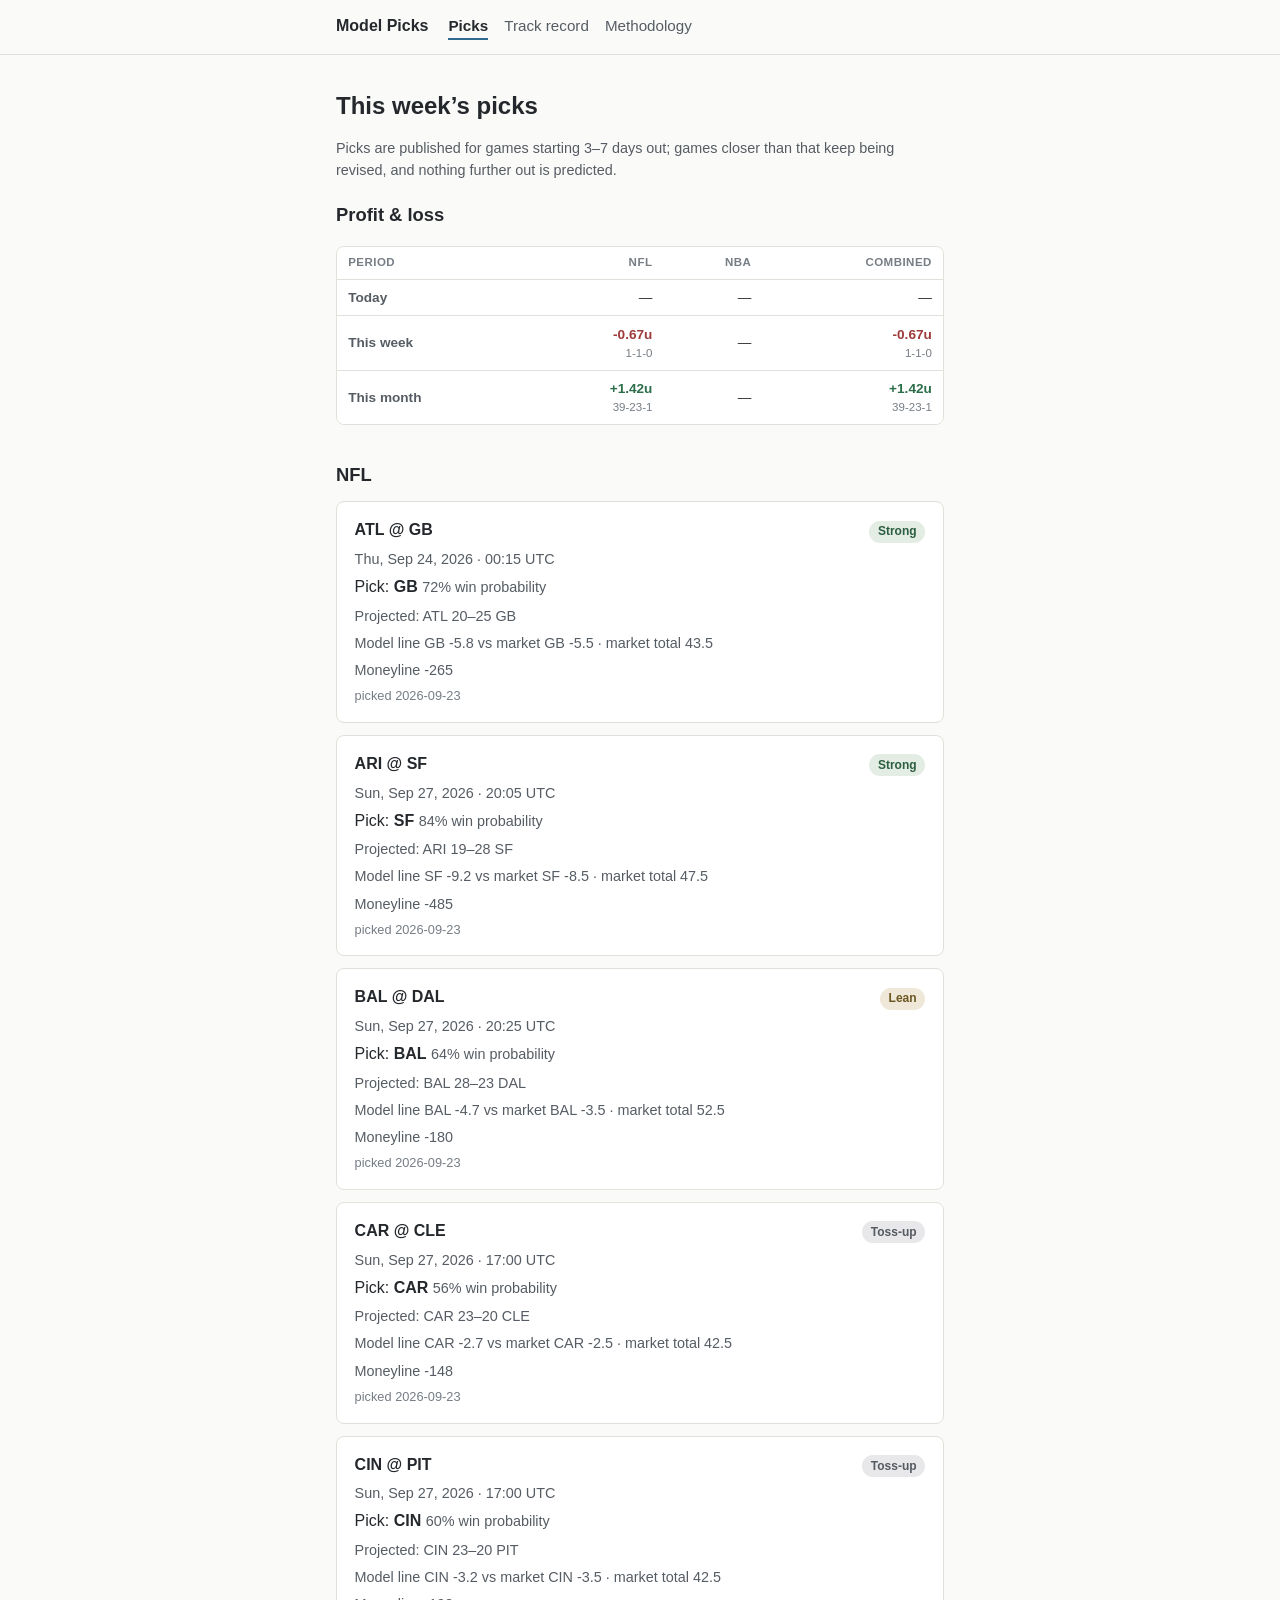
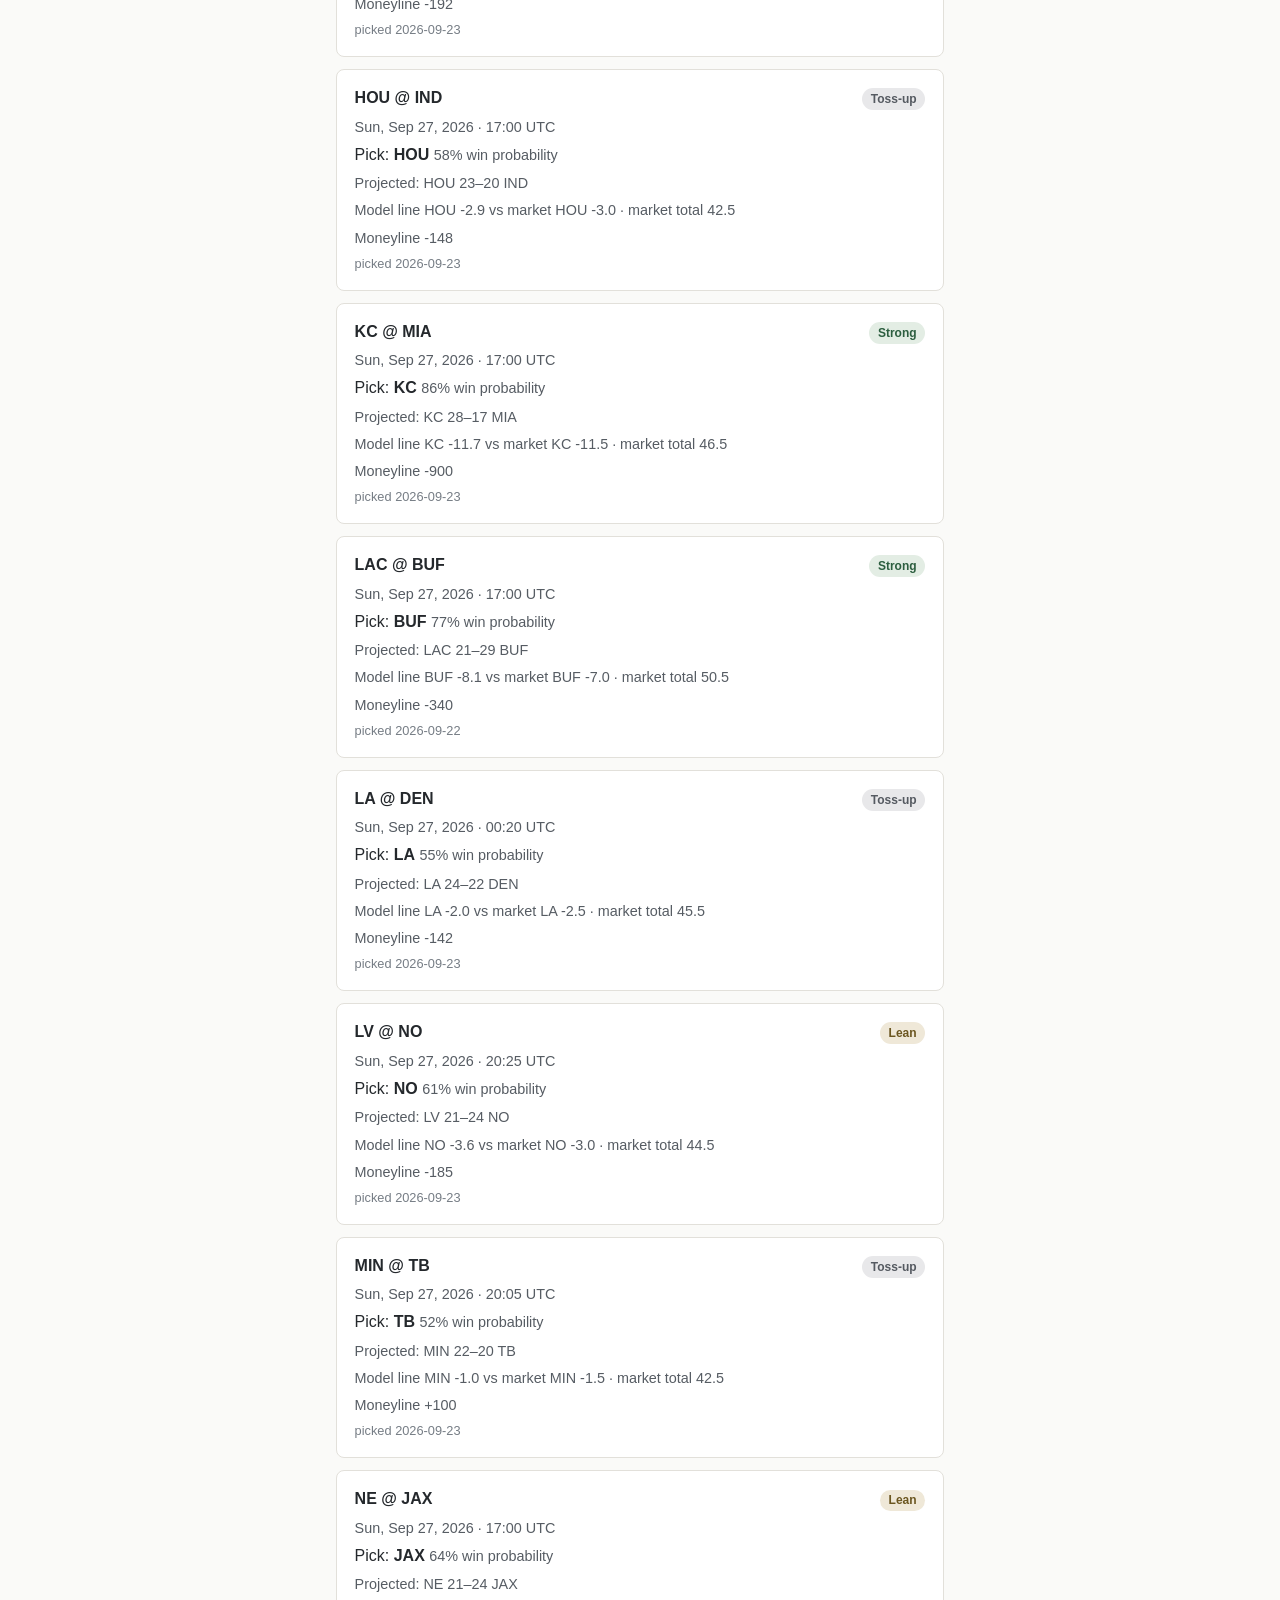
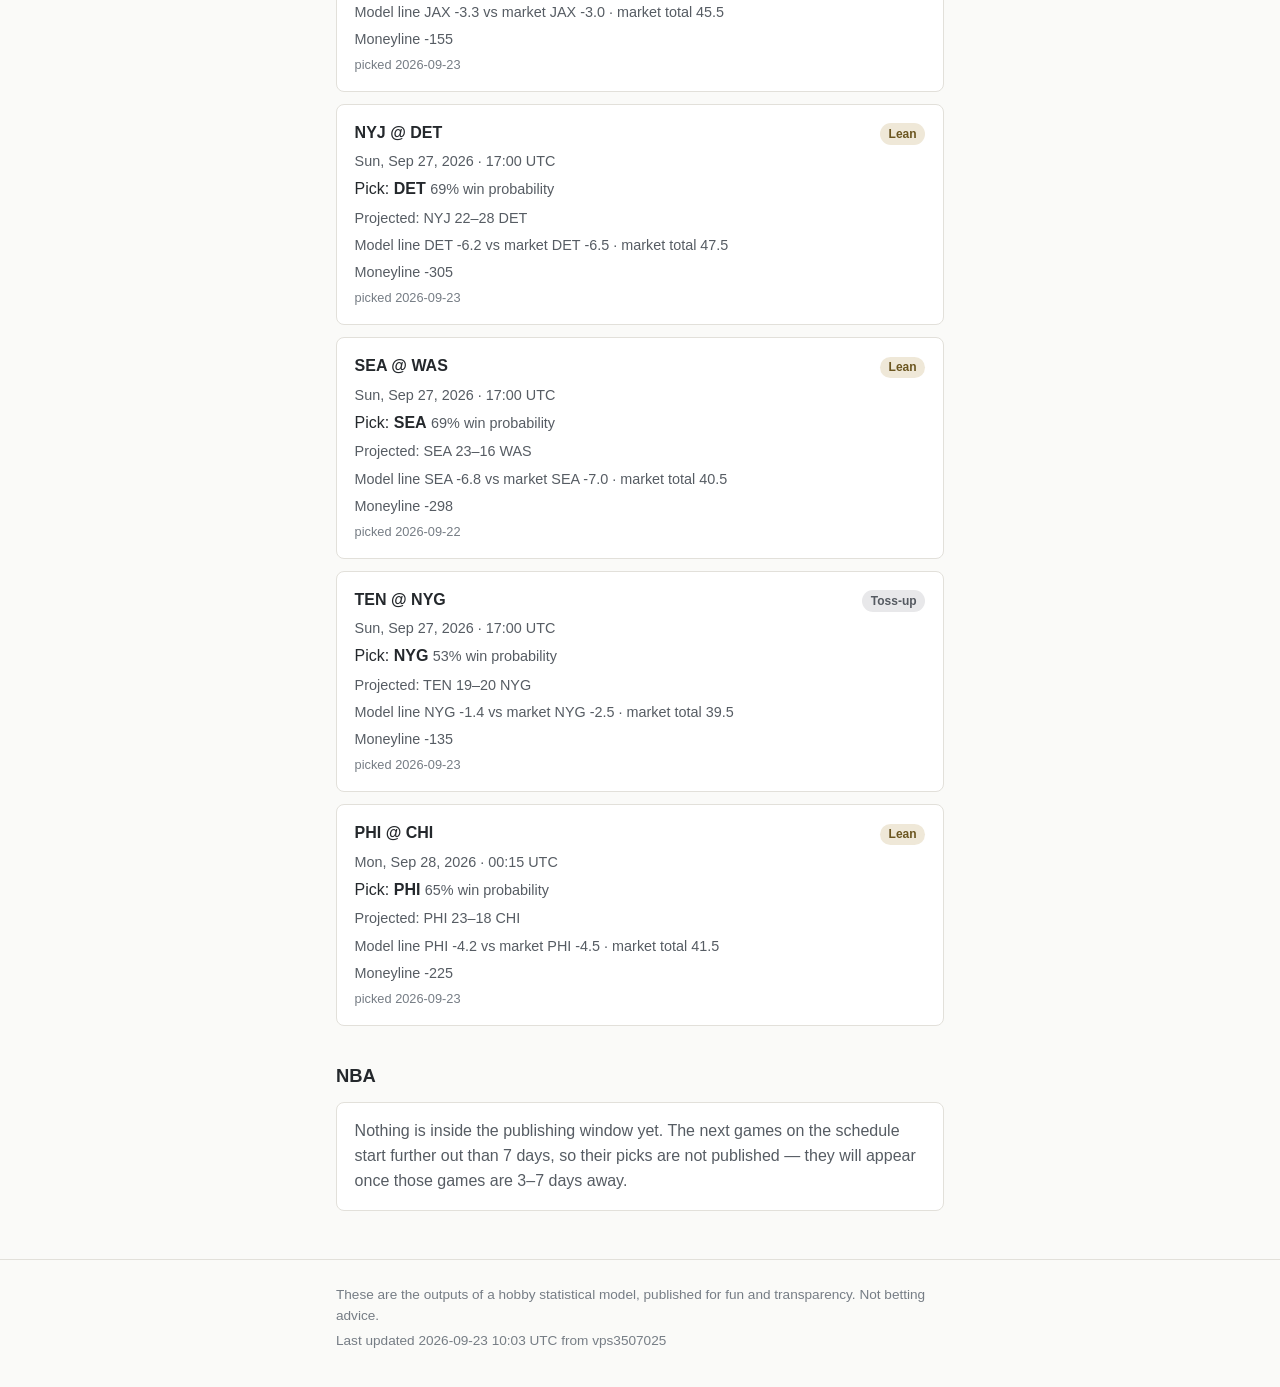
==== commit 9a0841b1: "publish: 2026-09-23 10:03 UTC" ====
--- a/docs/index.html
+++ b/docs/index.html
@@ -47,10 +47,10 @@
     <span class="badge badge-strong">Strong</span>
   </div>
   <p class="game-when">Thu, Sep 24, 2026 &#183; 00:15 UTC</p>
-  <p class="pick-line">Pick: <strong>GB</strong> <span class="prob">74% win probability</span></p>
-  <p class="proj">Projected: ATL 19&#8211;25 GB</p>
-  <p class="lines">Model line GB -6.3 vs market GB -6.0 &#183; market total 44.5</p><p class="lines">Moneyline -290</p>
-  <p class="logged">picked 2026-09-22</p>
+  <p class="pick-line">Pick: <strong>GB</strong> <span class="prob">72% win probability</span></p>
+  <p class="proj">Projected: ATL 20&#8211;25 GB</p>
+  <p class="lines">Model line GB -5.8 vs market GB -5.5 &#183; market total 43.5</p><p class="lines">Moneyline -265</p>
+  <p class="logged">picked 2026-09-23</p>
 </article>
 <article class="card game-card">
   <div class="game-top">
@@ -58,10 +58,10 @@
     <span class="badge badge-strong">Strong</span>
   </div>
   <p class="game-when">Sun, Sep 27, 2026 &#183; 20:05 UTC</p>
-  <p class="pick-line">Pick: <strong>SF</strong> <span class="prob">83% win probability</span></p>
+  <p class="pick-line">Pick: <strong>SF</strong> <span class="prob">84% win probability</span></p>
   <p class="proj">Projected: ARI 19&#8211;28 SF</p>
-  <p class="lines">Model line SF -9.2 vs market SF -8.5 &#183; market total 47.5</p><p class="lines">Moneyline -455</p>
-  <p class="logged">picked 2026-09-22</p>
+  <p class="lines">Model line SF -9.2 vs market SF -8.5 &#183; market total 47.5</p><p class="lines">Moneyline -485</p>
+  <p class="logged">picked 2026-09-23</p>
 </article>
 <article class="card game-card">
   <div class="game-top">
@@ -69,10 +69,10 @@
     <span class="badge badge-lean">Lean</span>
   </div>
   <p class="game-when">Sun, Sep 27, 2026 &#183; 20:25 UTC</p>
-  <p class="pick-line">Pick: <strong>BAL</strong> <span class="prob">61% win probability</span></p>
-  <p class="proj">Projected: BAL 27&#8211;23 DAL</p>
-  <p class="lines">Model line BAL -4.2 vs market BAL -3.0 &#183; market total 52.5</p><p class="lines">Moneyline -155</p>
-  <p class="logged">picked 2026-09-22</p>
+  <p class="pick-line">Pick: <strong>BAL</strong> <span class="prob">64% win probability</span></p>
+  <p class="proj">Projected: BAL 28&#8211;23 DAL</p>
+  <p class="lines">Model line BAL -4.7 vs market BAL -3.5 &#183; market total 52.5</p><p class="lines">Moneyline -180</p>
+  <p class="logged">picked 2026-09-23</p>
 </article>
 <article class="card game-card">
   <div class="game-top">
@@ -80,10 +80,10 @@
     <span class="badge badge-tossup">Toss-up</span>
   </div>
   <p class="game-when">Sun, Sep 27, 2026 &#183; 17:00 UTC</p>
-  <p class="pick-line">Pick: <strong>CAR</strong> <span class="prob">57% win probability</span></p>
+  <p class="pick-line">Pick: <strong>CAR</strong> <span class="prob">56% win probability</span></p>
   <p class="proj">Projected: CAR 23&#8211;20 CLE</p>
-  <p class="lines">Model line CAR -2.7 vs market CAR -2.5 &#183; market total 42.5</p><p class="lines">Moneyline -155</p>
-  <p class="logged">picked 2026-09-22</p>
+  <p class="lines">Model line CAR -2.7 vs market CAR -2.5 &#183; market total 42.5</p><p class="lines">Moneyline -148</p>
+  <p class="logged">picked 2026-09-23</p>
 </article>
 <article class="card game-card">
   <div class="game-top">
@@ -91,10 +91,10 @@
     <span class="badge badge-tossup">Toss-up</span>
   </div>
   <p class="game-when">Sun, Sep 27, 2026 &#183; 17:00 UTC</p>
-  <p class="pick-line">Pick: <strong>CIN</strong> <span class="prob">59% win probability</span></p>
+  <p class="pick-line">Pick: <strong>CIN</strong> <span class="prob">60% win probability</span></p>
   <p class="proj">Projected: CIN 23&#8211;20 PIT</p>
-  <p class="lines">Model line CIN -3.2 vs market CIN -3.5 &#183; market total 42.5</p><p class="lines">Moneyline -185</p>
-  <p class="logged">picked 2026-09-22</p>
+  <p class="lines">Model line CIN -3.2 vs market CIN -3.5 &#183; market total 42.5</p><p class="lines">Moneyline -192</p>
+  <p class="logged">picked 2026-09-23</p>
 </article>
 <article class="card game-card">
   <div class="game-top">
@@ -102,10 +102,10 @@
     <span class="badge badge-tossup">Toss-up</span>
   </div>
   <p class="game-when">Sun, Sep 27, 2026 &#183; 17:00 UTC</p>
-  <p class="pick-line">Pick: <strong>HOU</strong> <span class="prob">57% win probability</span></p>
-  <p class="proj">Projected: HOU 23&#8211;21 IND</p>
-  <p class="lines">Model line HOU -2.4 vs market HOU -2.5 &#183; market total 43.5</p><p class="lines">Moneyline -142</p>
-  <p class="logged">picked 2026-09-22</p>
+  <p class="pick-line">Pick: <strong>HOU</strong> <span class="prob">58% win probability</span></p>
+  <p class="proj">Projected: HOU 23&#8211;20 IND</p>
+  <p class="lines">Model line HOU -2.9 vs market HOU -3.0 &#183; market total 42.5</p><p class="lines">Moneyline -148</p>
+  <p class="logged">picked 2026-09-23</p>
 </article>
 <article class="card game-card">
   <div class="game-top">
@@ -113,10 +113,10 @@
     <span class="badge badge-strong">Strong</span>
   </div>
   <p class="game-when">Sun, Sep 27, 2026 &#183; 17:00 UTC</p>
-  <p class="pick-line">Pick: <strong>KC</strong> <span class="prob">85% win probability</span></p>
-  <p class="proj">Projected: KC 28&#8211;16 MIA</p>
-  <p class="lines">Model line KC -11.7 vs market KC -11.5 &#183; market total 45.5</p><p class="lines">Moneyline -850</p>
-  <p class="logged">picked 2026-09-22</p>
+  <p class="pick-line">Pick: <strong>KC</strong> <span class="prob">86% win probability</span></p>
+  <p class="proj">Projected: KC 28&#8211;17 MIA</p>
+  <p class="lines">Model line KC -11.7 vs market KC -11.5 &#183; market total 46.5</p><p class="lines">Moneyline -900</p>
+  <p class="logged">picked 2026-09-23</p>
 </article>
 <article class="card game-card">
   <div class="game-top">
@@ -135,21 +135,21 @@
     <span class="badge badge-tossup">Toss-up</span>
   </div>
   <p class="game-when">Sun, Sep 27, 2026 &#183; 00:20 UTC</p>
-  <p class="pick-line">Pick: <strong>LA</strong> <span class="prob">54% win probability</span></p>
+  <p class="pick-line">Pick: <strong>LA</strong> <span class="prob">55% win probability</span></p>
   <p class="proj">Projected: LA 24&#8211;22 DEN</p>
-  <p class="lines">Model line LA -2.0 vs market LA -2.5 &#183; market total 45.5</p><p class="lines">Moneyline -135</p>
-  <p class="logged">picked 2026-09-22</p>
+  <p class="lines">Model line LA -2.0 vs market LA -2.5 &#183; market total 45.5</p><p class="lines">Moneyline -142</p>
+  <p class="logged">picked 2026-09-23</p>
 </article>
 <article class="card game-card">
   <div class="game-top">
     <h3 class="matchup">LV @ NO</h3>
-    <span class="badge badge-tossup">Toss-up</span>
+    <span class="badge badge-lean">Lean</span>
   </div>
   <p class="game-when">Sun, Sep 27, 2026 &#183; 20:25 UTC</p>
-  <p class="pick-line">Pick: <strong>NO</strong> <span class="prob">60% win probability</span></p>
-  <p class="proj">Projected: LV 20&#8211;24 NO</p>
-  <p class="lines">Model line NO -3.6 vs market NO -3.0 &#183; market total 43.5</p><p class="lines">Moneyline -175</p>
-  <p class="logged">picked 2026-09-22</p>
+  <p class="pick-line">Pick: <strong>NO</strong> <span class="prob">61% win probability</span></p>
+  <p class="proj">Projected: LV 21&#8211;24 NO</p>
+  <p class="lines">Model line NO -3.6 vs market NO -3.0 &#183; market total 44.5</p><p class="lines">Moneyline -185</p>
+  <p class="logged">picked 2026-09-23</p>
 </article>
 <article class="card game-card">
   <div class="game-top">
@@ -158,9 +158,9 @@
   </div>
   <p class="game-when">Sun, Sep 27, 2026 &#183; 20:05 UTC</p>
   <p class="pick-line">Pick: <strong>TB</strong> <span class="prob">52% win probability</span></p>
-  <p class="proj">Projected: MIN 21&#8211;20 TB</p>
-  <p class="lines">Model line MIN -1.0 vs market MIN -1.5 &#183; market total 42.5</p><p class="lines">Moneyline +102</p>
-  <p class="logged">picked 2026-09-22</p>
+  <p class="proj">Projected: MIN 22&#8211;20 TB</p>
+  <p class="lines">Model line MIN -1.0 vs market MIN -1.5 &#183; market total 42.5</p><p class="lines">Moneyline +100</p>
+  <p class="logged">picked 2026-09-23</p>
 </article>
 <article class="card game-card">
   <div class="game-top">
@@ -168,10 +168,10 @@
     <span class="badge badge-lean">Lean</span>
   </div>
   <p class="game-when">Sun, Sep 27, 2026 &#183; 17:00 UTC</p>
-  <p class="pick-line">Pick: <strong>JAX</strong> <span class="prob">66% win probability</span></p>
+  <p class="pick-line">Pick: <strong>JAX</strong> <span class="prob">64% win probability</span></p>
   <p class="proj">Projected: NE 21&#8211;24 JAX</p>
-  <p class="lines">Model line JAX -3.3 vs market JAX -3.0 &#183; market total 45.5</p><p class="lines">Moneyline -162</p>
-  <p class="logged">picked 2026-09-22</p>
+  <p class="lines">Model line JAX -3.3 vs market JAX -3.0 &#183; market total 45.5</p><p class="lines">Moneyline -155</p>
+  <p class="logged">picked 2026-09-23</p>
 </article>
 <article class="card game-card">
   <div class="game-top">
@@ -181,8 +181,8 @@
   <p class="game-when">Sun, Sep 27, 2026 &#183; 17:00 UTC</p>
   <p class="pick-line">Pick: <strong>DET</strong> <span class="prob">69% win probability</span></p>
   <p class="proj">Projected: NYJ 22&#8211;28 DET</p>
-  <p class="lines">Model line DET -6.2 vs market DET -6.5 &#183; market total 48.5</p><p class="lines">Moneyline -305</p>
-  <p class="logged">picked 2026-09-22</p>
+  <p class="lines">Model line DET -6.2 vs market DET -6.5 &#183; market total 47.5</p><p class="lines">Moneyline -305</p>
+  <p class="logged">picked 2026-09-23</p>
 </article>
 <article class="card game-card">
   <div class="game-top">
@@ -201,21 +201,21 @@
     <span class="badge badge-tossup">Toss-up</span>
   </div>
   <p class="game-when">Sun, Sep 27, 2026 &#183; 17:00 UTC</p>
-  <p class="pick-line">Pick: <strong>NYG</strong> <span class="prob">59% win probability</span></p>
-  <p class="proj">Projected: TEN 19&#8211;21 NYG</p>
-  <p class="lines">Model line NYG -2.4 vs market NYG -3.5 &#183; market total 40.5</p><p class="lines">Moneyline -180</p>
-  <p class="logged">picked 2026-09-22</p>
+  <p class="pick-line">Pick: <strong>NYG</strong> <span class="prob">53% win probability</span></p>
+  <p class="proj">Projected: TEN 19&#8211;20 NYG</p>
+  <p class="lines">Model line NYG -1.4 vs market NYG -2.5 &#183; market total 39.5</p><p class="lines">Moneyline -135</p>
+  <p class="logged">picked 2026-09-23</p>
 </article>
 <article class="card game-card">
   <div class="game-top">
     <h3 class="matchup">PHI @ CHI</h3>
-    <span class="badge badge-tossup">Toss-up</span>
+    <span class="badge badge-lean">Lean</span>
   </div>
   <p class="game-when">Mon, Sep 28, 2026 &#183; 00:15 UTC</p>
-  <p class="pick-line">Pick: <strong>PHI</strong> <span class="prob">59% win probability</span></p>
-  <p class="proj">Projected: PHI 23&#8211;21 CHI</p>
-  <p class="lines">Model line PHI -2.7 vs market PHI -3.0 &#183; market total 44.5</p><p class="lines">Moneyline -170</p>
-  <p class="logged">picked 2026-09-22</p>
+  <p class="pick-line">Pick: <strong>PHI</strong> <span class="prob">65% win probability</span></p>
+  <p class="proj">Projected: PHI 23&#8211;18 CHI</p>
+  <p class="lines">Model line PHI -4.2 vs market PHI -4.5 &#183; market total 41.5</p><p class="lines">Moneyline -225</p>
+  <p class="logged">picked 2026-09-23</p>
 </article>
 </section>
 <section class="sport-section" aria-labelledby="nba-picks">
@@ -226,7 +226,7 @@
 <footer class="site-footer">
   <div class="wrap">
     <p>These are the outputs of a hobby statistical model, published for fun and transparency. Not betting advice.</p>
-    <p class="updated">Last updated 2026-09-22 10:03 UTC from vps3507025</p>
+    <p class="updated">Last updated 2026-09-23 10:03 UTC from vps3507025</p>
   </div>
 </footer>
 </body>
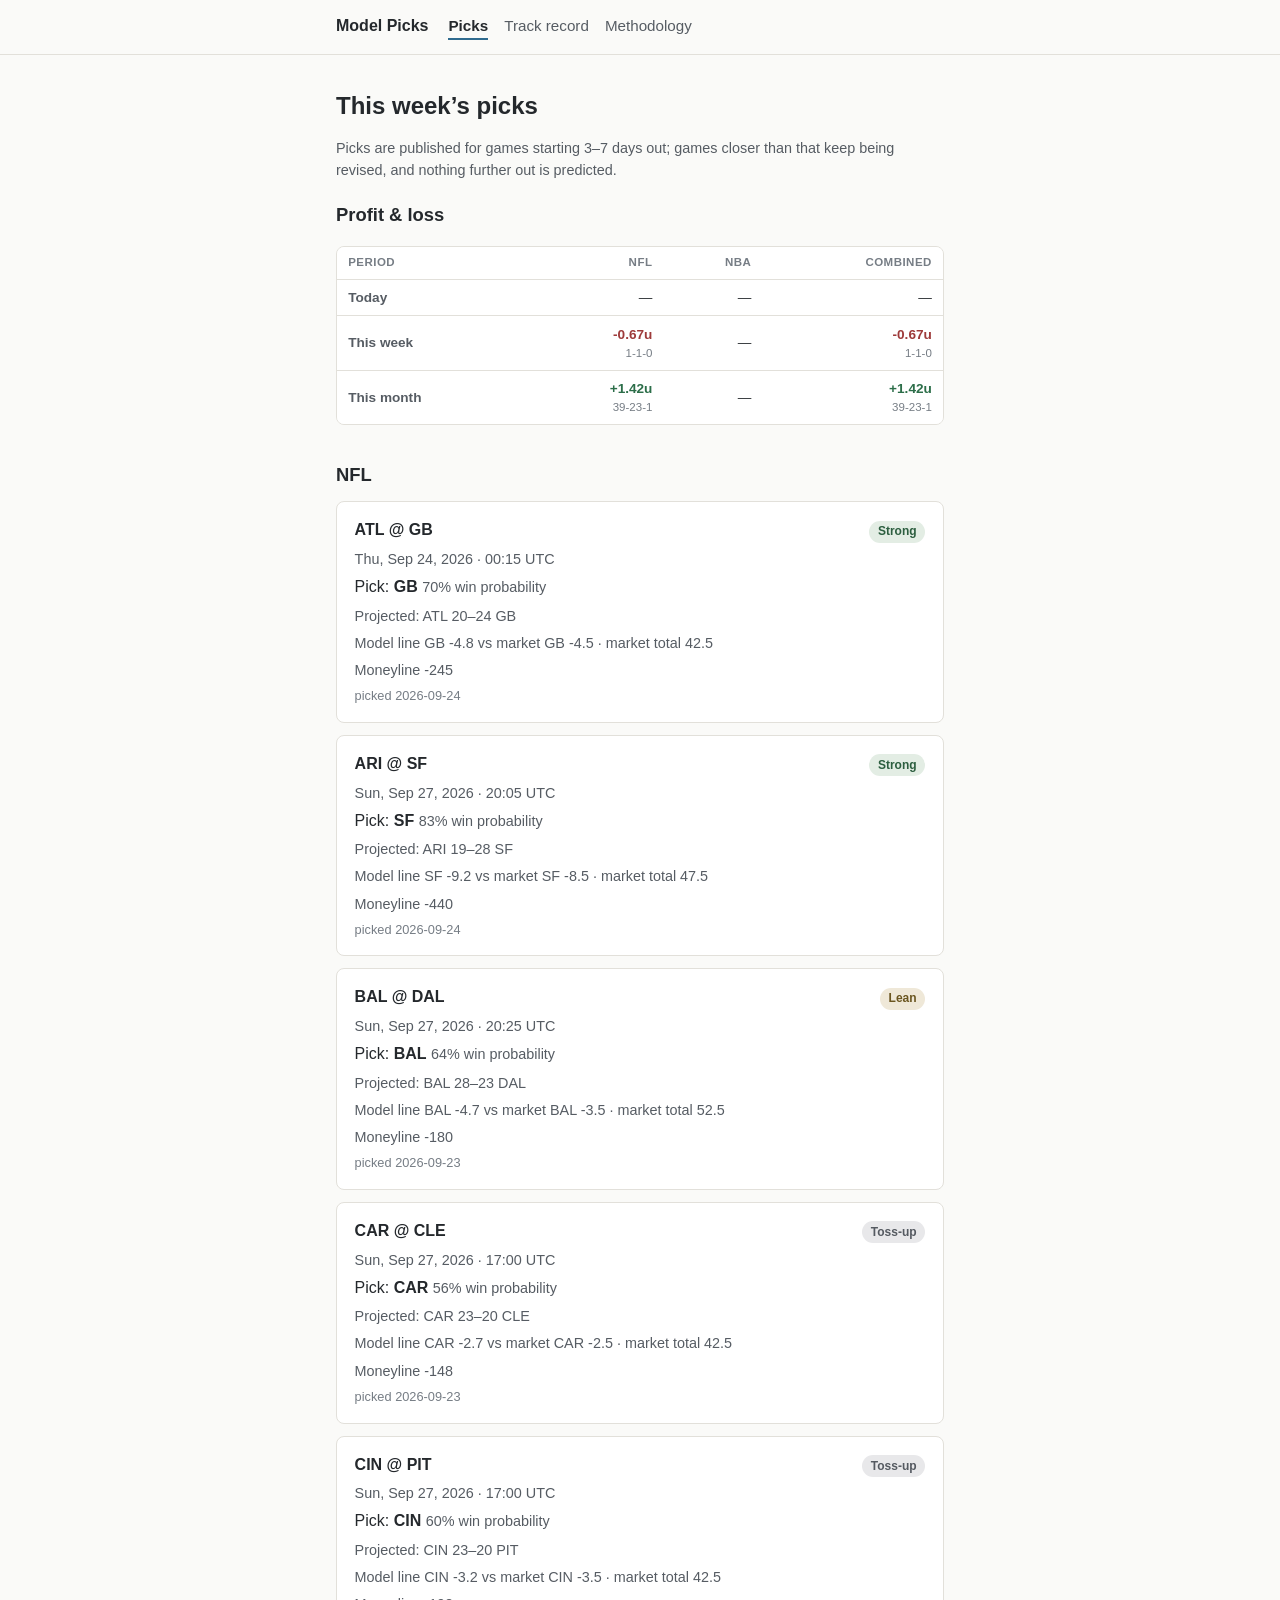
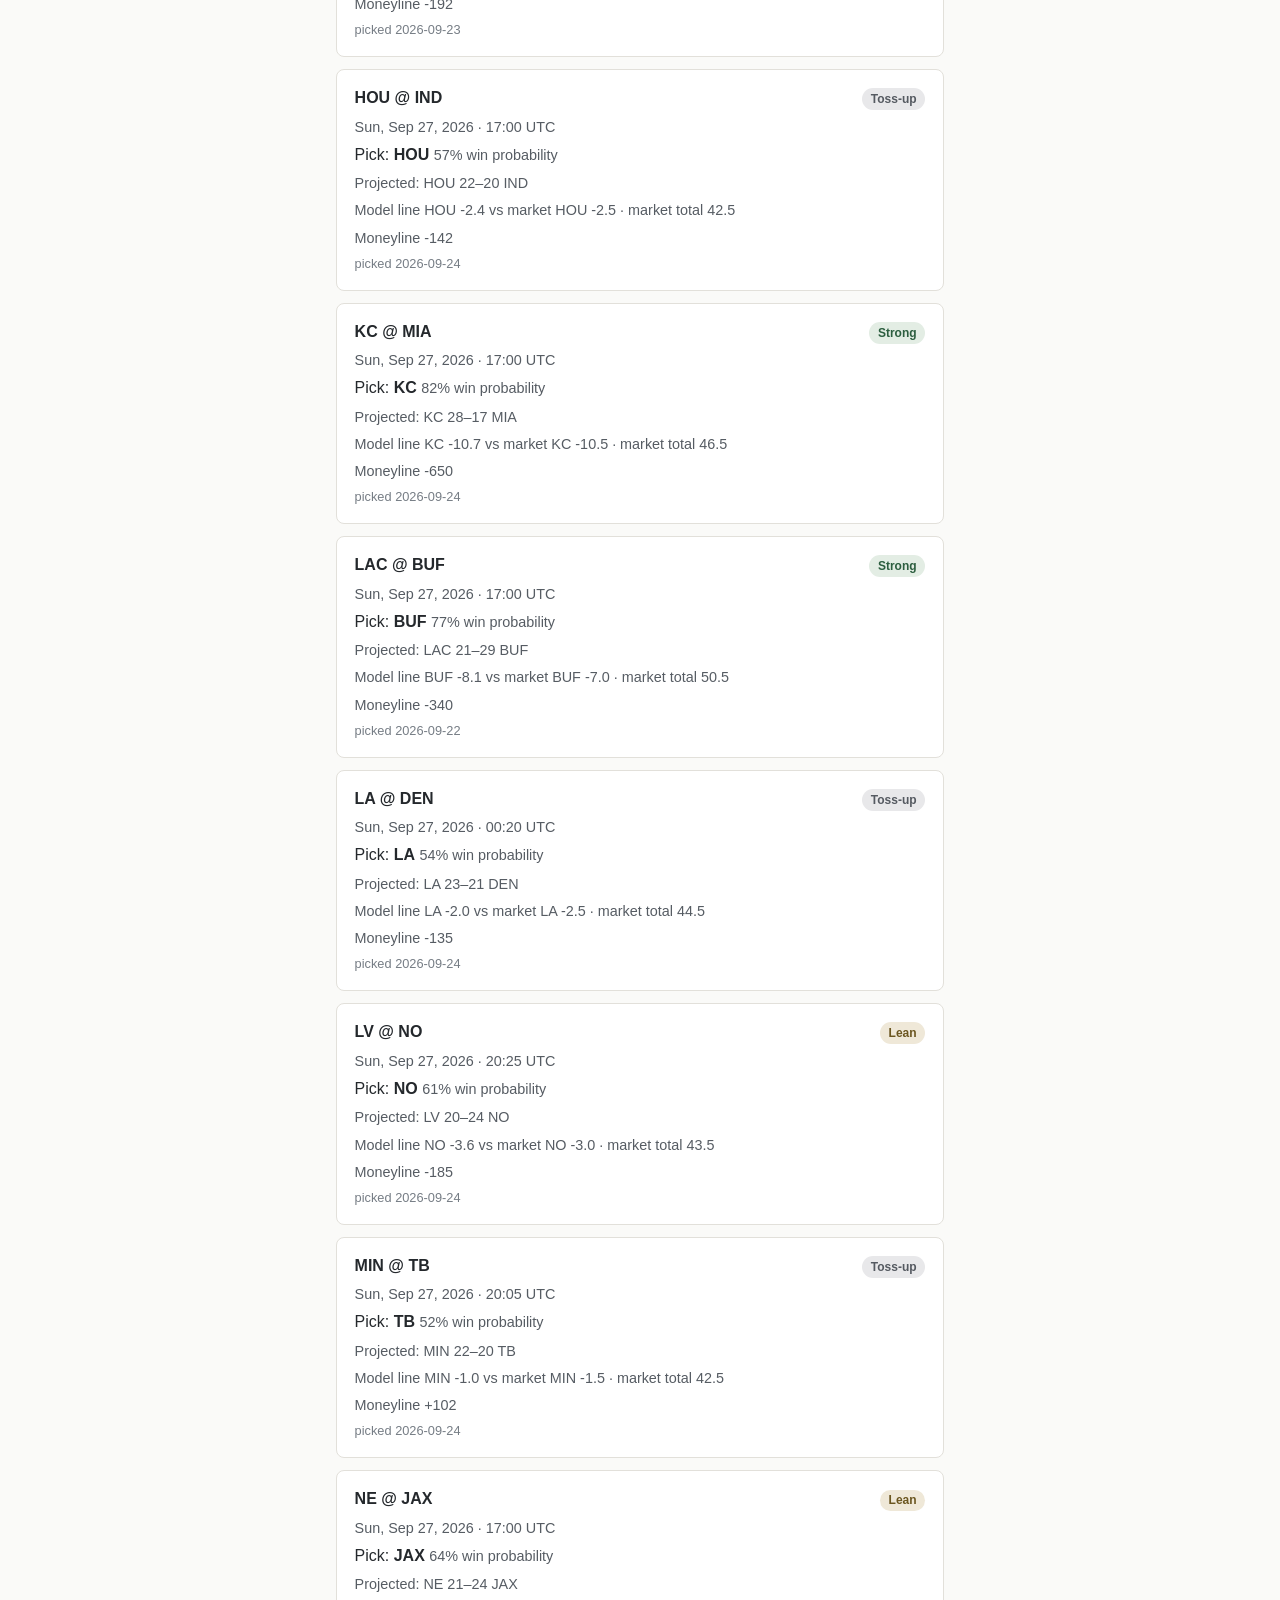
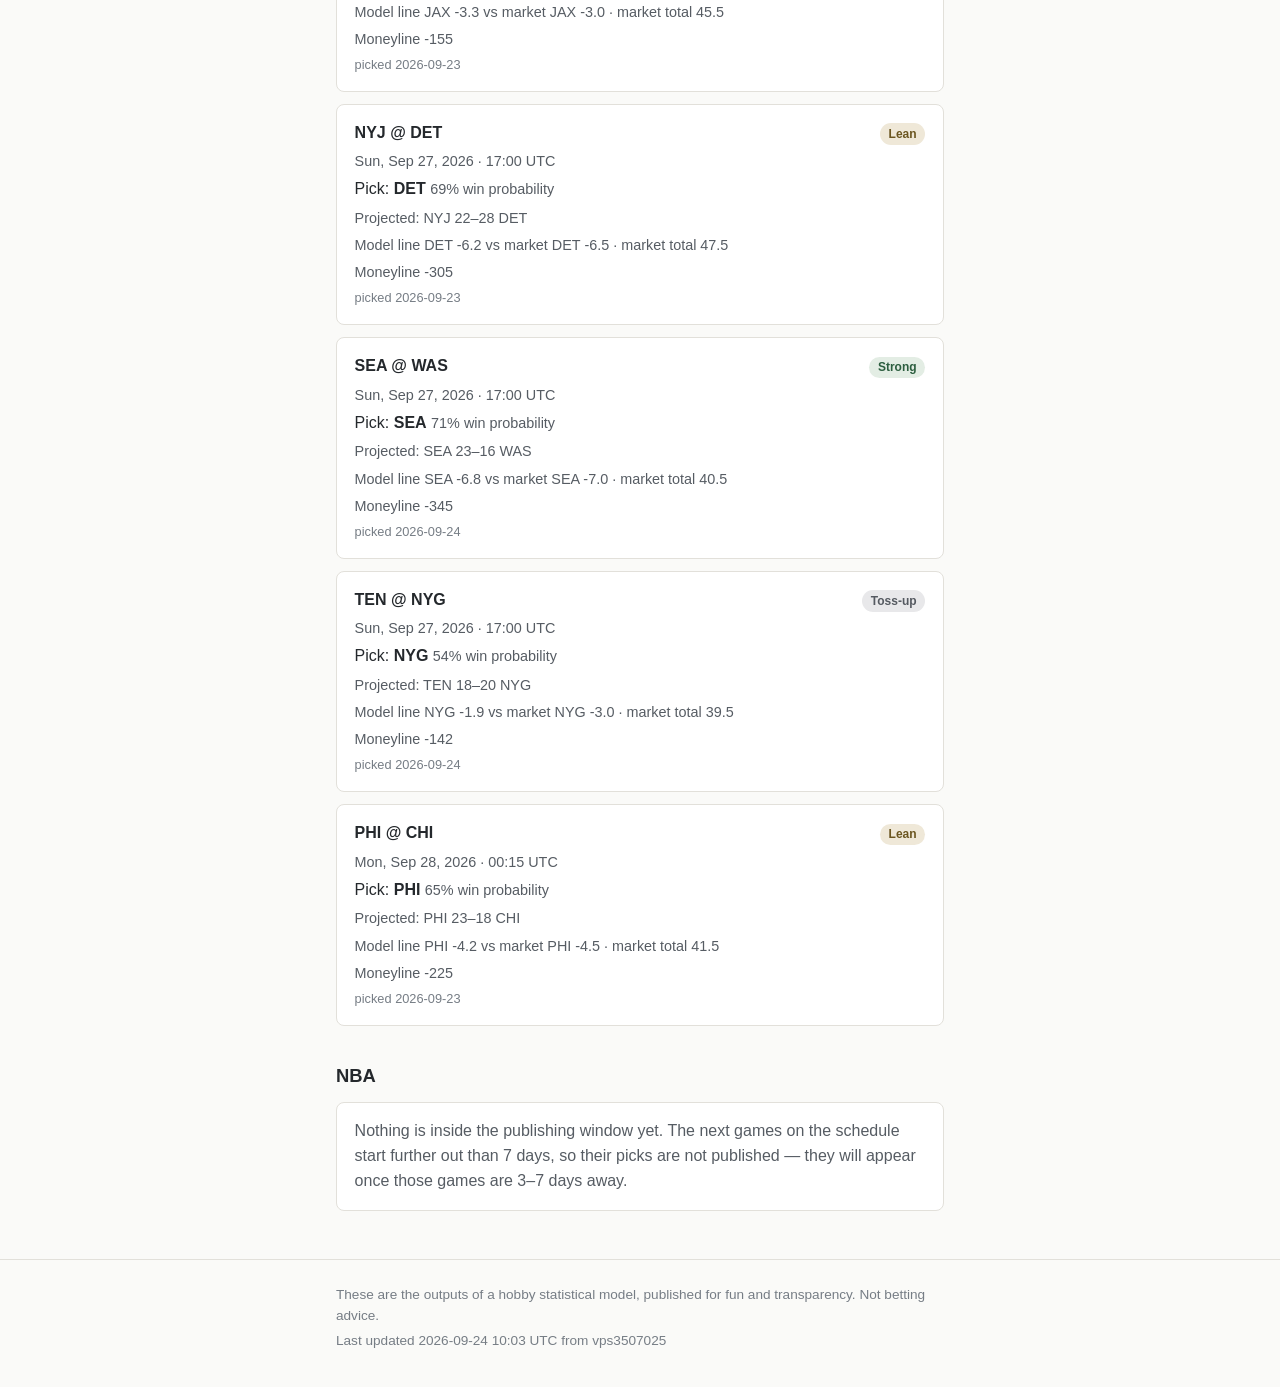
==== commit 18da83c7: "publish: 2026-09-24 10:03 UTC" ====
--- a/docs/index.html
+++ b/docs/index.html
@@ -47,10 +47,10 @@
     <span class="badge badge-strong">Strong</span>
   </div>
   <p class="game-when">Thu, Sep 24, 2026 &#183; 00:15 UTC</p>
-  <p class="pick-line">Pick: <strong>GB</strong> <span class="prob">72% win probability</span></p>
-  <p class="proj">Projected: ATL 20&#8211;25 GB</p>
-  <p class="lines">Model line GB -5.8 vs market GB -5.5 &#183; market total 43.5</p><p class="lines">Moneyline -265</p>
-  <p class="logged">picked 2026-09-23</p>
+  <p class="pick-line">Pick: <strong>GB</strong> <span class="prob">70% win probability</span></p>
+  <p class="proj">Projected: ATL 20&#8211;24 GB</p>
+  <p class="lines">Model line GB -4.8 vs market GB -4.5 &#183; market total 42.5</p><p class="lines">Moneyline -245</p>
+  <p class="logged">picked 2026-09-24</p>
 </article>
 <article class="card game-card">
   <div class="game-top">
@@ -58,10 +58,10 @@
     <span class="badge badge-strong">Strong</span>
   </div>
   <p class="game-when">Sun, Sep 27, 2026 &#183; 20:05 UTC</p>
-  <p class="pick-line">Pick: <strong>SF</strong> <span class="prob">84% win probability</span></p>
+  <p class="pick-line">Pick: <strong>SF</strong> <span class="prob">83% win probability</span></p>
   <p class="proj">Projected: ARI 19&#8211;28 SF</p>
-  <p class="lines">Model line SF -9.2 vs market SF -8.5 &#183; market total 47.5</p><p class="lines">Moneyline -485</p>
-  <p class="logged">picked 2026-09-23</p>
+  <p class="lines">Model line SF -9.2 vs market SF -8.5 &#183; market total 47.5</p><p class="lines">Moneyline -440</p>
+  <p class="logged">picked 2026-09-24</p>
 </article>
 <article class="card game-card">
   <div class="game-top">
@@ -102,10 +102,10 @@
     <span class="badge badge-tossup">Toss-up</span>
   </div>
   <p class="game-when">Sun, Sep 27, 2026 &#183; 17:00 UTC</p>
-  <p class="pick-line">Pick: <strong>HOU</strong> <span class="prob">58% win probability</span></p>
-  <p class="proj">Projected: HOU 23&#8211;20 IND</p>
-  <p class="lines">Model line HOU -2.9 vs market HOU -3.0 &#183; market total 42.5</p><p class="lines">Moneyline -148</p>
-  <p class="logged">picked 2026-09-23</p>
+  <p class="pick-line">Pick: <strong>HOU</strong> <span class="prob">57% win probability</span></p>
+  <p class="proj">Projected: HOU 22&#8211;20 IND</p>
+  <p class="lines">Model line HOU -2.4 vs market HOU -2.5 &#183; market total 42.5</p><p class="lines">Moneyline -142</p>
+  <p class="logged">picked 2026-09-24</p>
 </article>
 <article class="card game-card">
   <div class="game-top">
@@ -113,10 +113,10 @@
     <span class="badge badge-strong">Strong</span>
   </div>
   <p class="game-when">Sun, Sep 27, 2026 &#183; 17:00 UTC</p>
-  <p class="pick-line">Pick: <strong>KC</strong> <span class="prob">86% win probability</span></p>
+  <p class="pick-line">Pick: <strong>KC</strong> <span class="prob">82% win probability</span></p>
   <p class="proj">Projected: KC 28&#8211;17 MIA</p>
-  <p class="lines">Model line KC -11.7 vs market KC -11.5 &#183; market total 46.5</p><p class="lines">Moneyline -900</p>
-  <p class="logged">picked 2026-09-23</p>
+  <p class="lines">Model line KC -10.7 vs market KC -10.5 &#183; market total 46.5</p><p class="lines">Moneyline -650</p>
+  <p class="logged">picked 2026-09-24</p>
 </article>
 <article class="card game-card">
   <div class="game-top">
@@ -135,10 +135,10 @@
     <span class="badge badge-tossup">Toss-up</span>
   </div>
   <p class="game-when">Sun, Sep 27, 2026 &#183; 00:20 UTC</p>
-  <p class="pick-line">Pick: <strong>LA</strong> <span class="prob">55% win probability</span></p>
-  <p class="proj">Projected: LA 24&#8211;22 DEN</p>
-  <p class="lines">Model line LA -2.0 vs market LA -2.5 &#183; market total 45.5</p><p class="lines">Moneyline -142</p>
-  <p class="logged">picked 2026-09-23</p>
+  <p class="pick-line">Pick: <strong>LA</strong> <span class="prob">54% win probability</span></p>
+  <p class="proj">Projected: LA 23&#8211;21 DEN</p>
+  <p class="lines">Model line LA -2.0 vs market LA -2.5 &#183; market total 44.5</p><p class="lines">Moneyline -135</p>
+  <p class="logged">picked 2026-09-24</p>
 </article>
 <article class="card game-card">
   <div class="game-top">
@@ -147,9 +147,9 @@
   </div>
   <p class="game-when">Sun, Sep 27, 2026 &#183; 20:25 UTC</p>
   <p class="pick-line">Pick: <strong>NO</strong> <span class="prob">61% win probability</span></p>
-  <p class="proj">Projected: LV 21&#8211;24 NO</p>
-  <p class="lines">Model line NO -3.6 vs market NO -3.0 &#183; market total 44.5</p><p class="lines">Moneyline -185</p>
-  <p class="logged">picked 2026-09-23</p>
+  <p class="proj">Projected: LV 20&#8211;24 NO</p>
+  <p class="lines">Model line NO -3.6 vs market NO -3.0 &#183; market total 43.5</p><p class="lines">Moneyline -185</p>
+  <p class="logged">picked 2026-09-24</p>
 </article>
 <article class="card game-card">
   <div class="game-top">
@@ -159,8 +159,8 @@
   <p class="game-when">Sun, Sep 27, 2026 &#183; 20:05 UTC</p>
   <p class="pick-line">Pick: <strong>TB</strong> <span class="prob">52% win probability</span></p>
   <p class="proj">Projected: MIN 22&#8211;20 TB</p>
-  <p class="lines">Model line MIN -1.0 vs market MIN -1.5 &#183; market total 42.5</p><p class="lines">Moneyline +100</p>
-  <p class="logged">picked 2026-09-23</p>
+  <p class="lines">Model line MIN -1.0 vs market MIN -1.5 &#183; market total 42.5</p><p class="lines">Moneyline +102</p>
+  <p class="logged">picked 2026-09-24</p>
 </article>
 <article class="card game-card">
   <div class="game-top">
@@ -187,13 +187,13 @@
 <article class="card game-card">
   <div class="game-top">
     <h3 class="matchup">SEA @ WAS</h3>
-    <span class="badge badge-lean">Lean</span>
-  </div>
-  <p class="game-when">Sun, Sep 27, 2026 &#183; 17:00 UTC</p>
-  <p class="pick-line">Pick: <strong>SEA</strong> <span class="prob">69% win probability</span></p>
+    <span class="badge badge-strong">Strong</span>
+  </div>
+  <p class="game-when">Sun, Sep 27, 2026 &#183; 17:00 UTC</p>
+  <p class="pick-line">Pick: <strong>SEA</strong> <span class="prob">71% win probability</span></p>
   <p class="proj">Projected: SEA 23&#8211;16 WAS</p>
-  <p class="lines">Model line SEA -6.8 vs market SEA -7.0 &#183; market total 40.5</p><p class="lines">Moneyline -298</p>
-  <p class="logged">picked 2026-09-22</p>
+  <p class="lines">Model line SEA -6.8 vs market SEA -7.0 &#183; market total 40.5</p><p class="lines">Moneyline -345</p>
+  <p class="logged">picked 2026-09-24</p>
 </article>
 <article class="card game-card">
   <div class="game-top">
@@ -201,10 +201,10 @@
     <span class="badge badge-tossup">Toss-up</span>
   </div>
   <p class="game-when">Sun, Sep 27, 2026 &#183; 17:00 UTC</p>
-  <p class="pick-line">Pick: <strong>NYG</strong> <span class="prob">53% win probability</span></p>
-  <p class="proj">Projected: TEN 19&#8211;20 NYG</p>
-  <p class="lines">Model line NYG -1.4 vs market NYG -2.5 &#183; market total 39.5</p><p class="lines">Moneyline -135</p>
-  <p class="logged">picked 2026-09-23</p>
+  <p class="pick-line">Pick: <strong>NYG</strong> <span class="prob">54% win probability</span></p>
+  <p class="proj">Projected: TEN 18&#8211;20 NYG</p>
+  <p class="lines">Model line NYG -1.9 vs market NYG -3.0 &#183; market total 39.5</p><p class="lines">Moneyline -142</p>
+  <p class="logged">picked 2026-09-24</p>
 </article>
 <article class="card game-card">
   <div class="game-top">
@@ -226,7 +226,7 @@
 <footer class="site-footer">
   <div class="wrap">
     <p>These are the outputs of a hobby statistical model, published for fun and transparency. Not betting advice.</p>
-    <p class="updated">Last updated 2026-09-23 10:03 UTC from vps3507025</p>
+    <p class="updated">Last updated 2026-09-24 10:03 UTC from vps3507025</p>
   </div>
 </footer>
 </body>
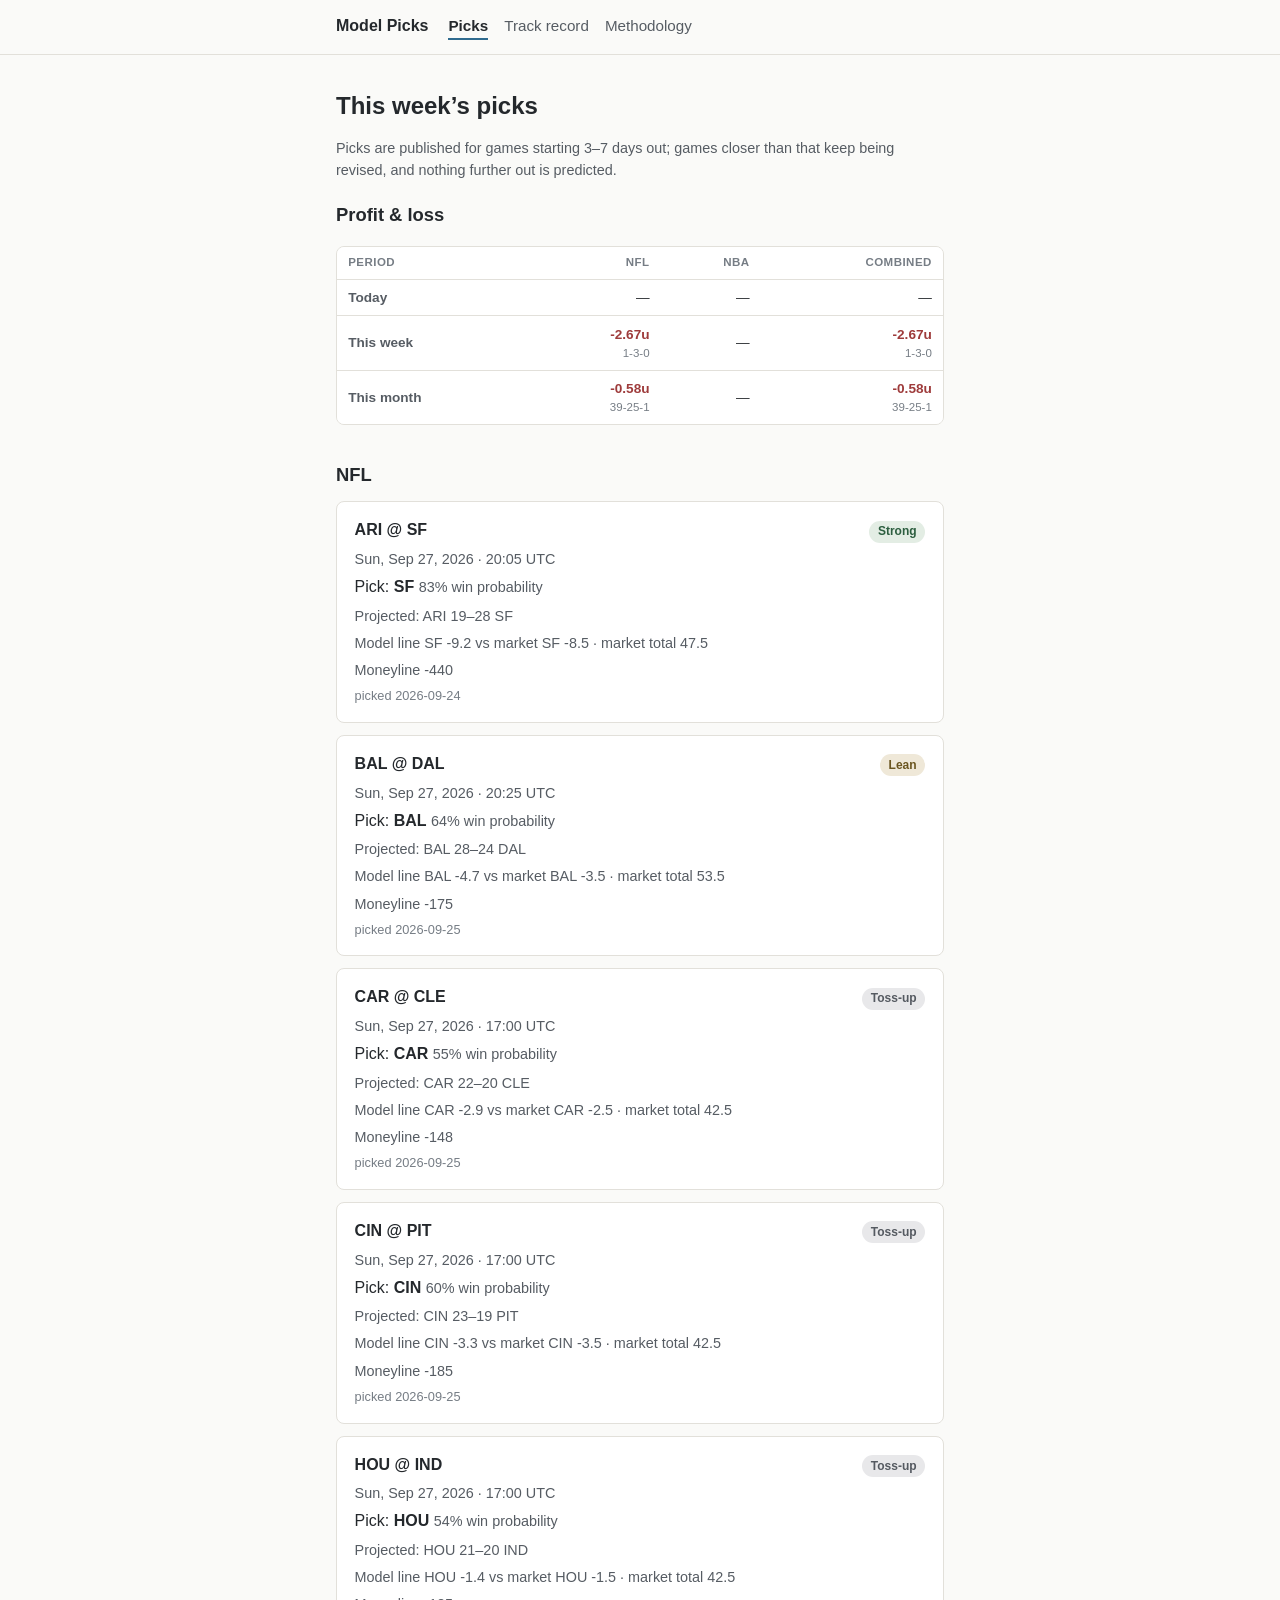
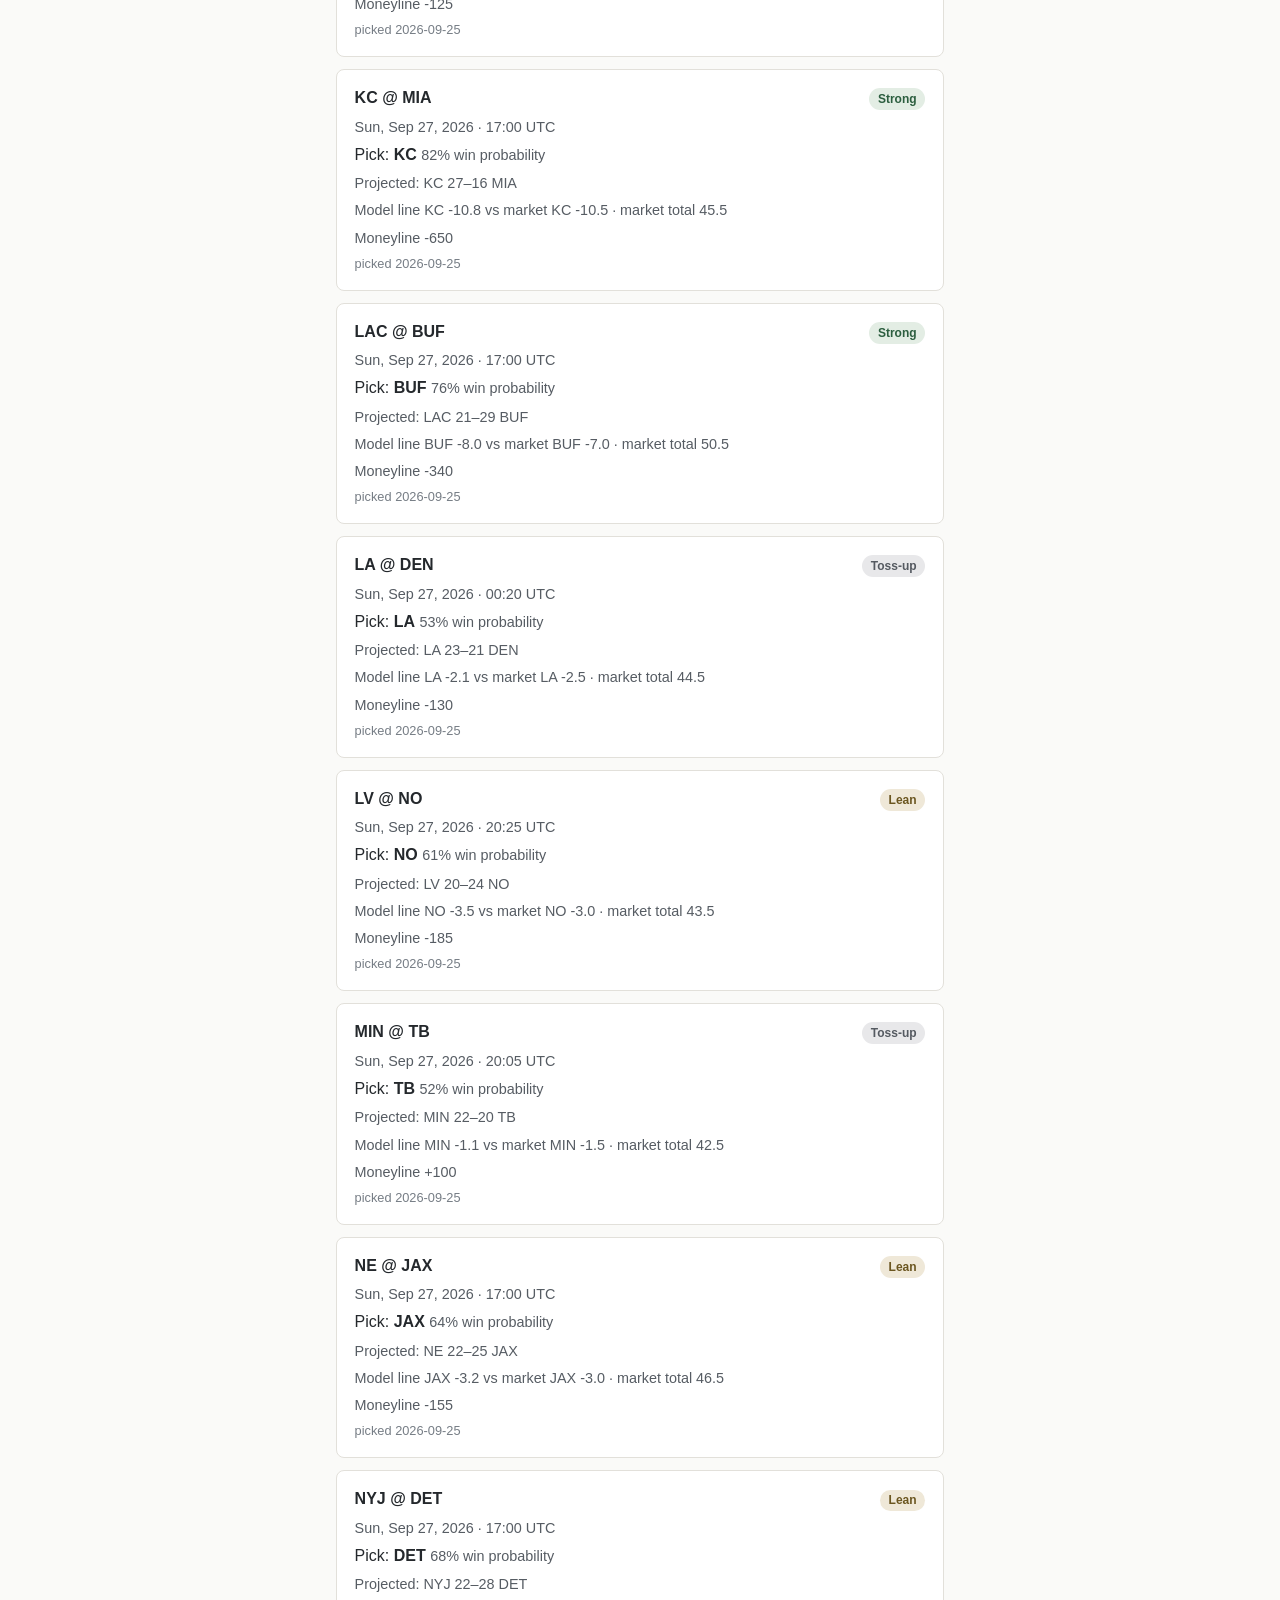
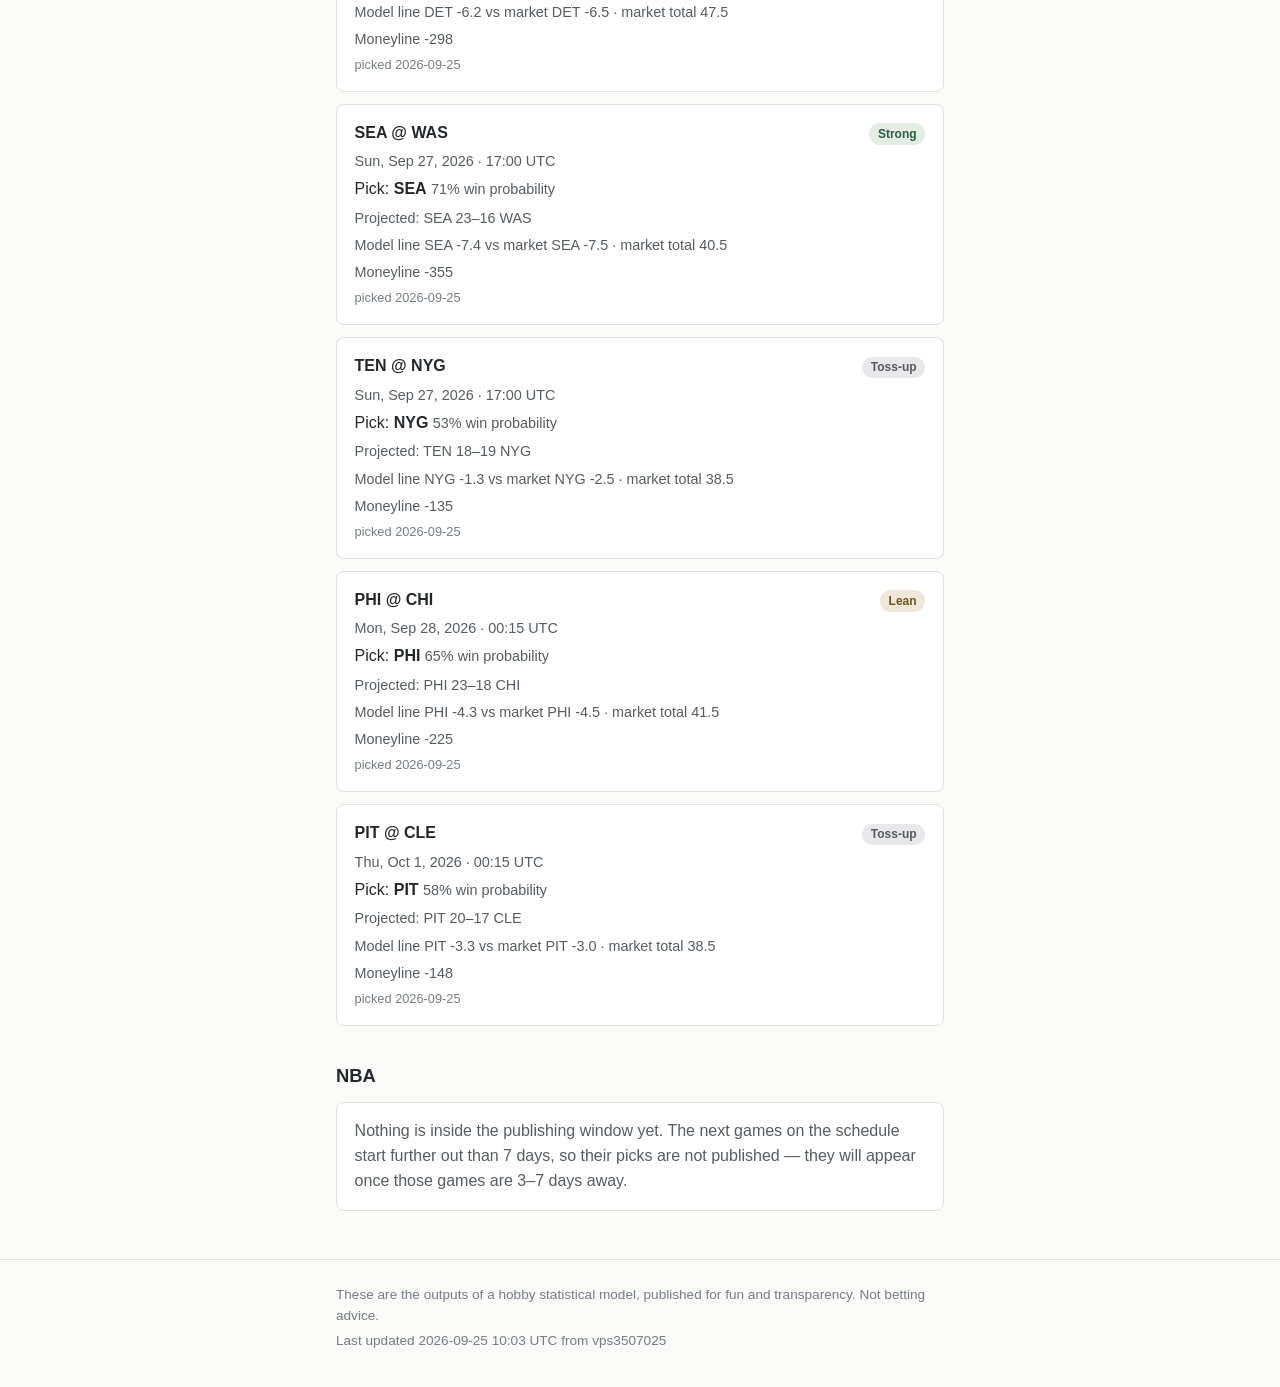
==== commit 2010e523: "publish: 2026-09-25 10:03 UTC" ====
--- a/docs/index.html
+++ b/docs/index.html
@@ -32,8 +32,8 @@
       </thead>
       <tbody>
         <tr><th scope="row">Today</th><td class="pl-cell">&#8212;</td><td class="pl-cell">&#8212;</td><td class="pl-cell">&#8212;</td></tr>
-        <tr><th scope="row">This week</th><td class="pl-cell"><span class="pl-units pl-neg">-0.67u</span><span class="pl-rec">1-1-0</span></td><td class="pl-cell">&#8212;</td><td class="pl-cell"><span class="pl-units pl-neg">-0.67u</span><span class="pl-rec">1-1-0</span></td></tr>
-        <tr><th scope="row">This month</th><td class="pl-cell"><span class="pl-units pl-pos">+1.42u</span><span class="pl-rec">39-23-1</span></td><td class="pl-cell">&#8212;</td><td class="pl-cell"><span class="pl-units pl-pos">+1.42u</span><span class="pl-rec">39-23-1</span></td></tr>
+        <tr><th scope="row">This week</th><td class="pl-cell"><span class="pl-units pl-neg">-2.67u</span><span class="pl-rec">1-3-0</span></td><td class="pl-cell">&#8212;</td><td class="pl-cell"><span class="pl-units pl-neg">-2.67u</span><span class="pl-rec">1-3-0</span></td></tr>
+        <tr><th scope="row">This month</th><td class="pl-cell"><span class="pl-units pl-neg">-0.58u</span><span class="pl-rec">39-25-1</span></td><td class="pl-cell">&#8212;</td><td class="pl-cell"><span class="pl-units pl-neg">-0.58u</span><span class="pl-rec">39-25-1</span></td></tr>
       </tbody>
     </table>
   </div>
@@ -43,17 +43,6 @@
   <h2 id="nfl-picks">NFL</h2>
   <article class="card game-card">
   <div class="game-top">
-    <h3 class="matchup">ATL @ GB</h3>
-    <span class="badge badge-strong">Strong</span>
-  </div>
-  <p class="game-when">Thu, Sep 24, 2026 &#183; 00:15 UTC</p>
-  <p class="pick-line">Pick: <strong>GB</strong> <span class="prob">70% win probability</span></p>
-  <p class="proj">Projected: ATL 20&#8211;24 GB</p>
-  <p class="lines">Model line GB -4.8 vs market GB -4.5 &#183; market total 42.5</p><p class="lines">Moneyline -245</p>
-  <p class="logged">picked 2026-09-24</p>
-</article>
-<article class="card game-card">
-  <div class="game-top">
     <h3 class="matchup">ARI @ SF</h3>
     <span class="badge badge-strong">Strong</span>
   </div>
@@ -70,9 +59,9 @@
   </div>
   <p class="game-when">Sun, Sep 27, 2026 &#183; 20:25 UTC</p>
   <p class="pick-line">Pick: <strong>BAL</strong> <span class="prob">64% win probability</span></p>
-  <p class="proj">Projected: BAL 28&#8211;23 DAL</p>
-  <p class="lines">Model line BAL -4.7 vs market BAL -3.5 &#183; market total 52.5</p><p class="lines">Moneyline -180</p>
-  <p class="logged">picked 2026-09-23</p>
+  <p class="proj">Projected: BAL 28&#8211;24 DAL</p>
+  <p class="lines">Model line BAL -4.7 vs market BAL -3.5 &#183; market total 53.5</p><p class="lines">Moneyline -175</p>
+  <p class="logged">picked 2026-09-25</p>
 </article>
 <article class="card game-card">
   <div class="game-top">
@@ -80,10 +69,10 @@
     <span class="badge badge-tossup">Toss-up</span>
   </div>
   <p class="game-when">Sun, Sep 27, 2026 &#183; 17:00 UTC</p>
-  <p class="pick-line">Pick: <strong>CAR</strong> <span class="prob">56% win probability</span></p>
-  <p class="proj">Projected: CAR 23&#8211;20 CLE</p>
-  <p class="lines">Model line CAR -2.7 vs market CAR -2.5 &#183; market total 42.5</p><p class="lines">Moneyline -148</p>
-  <p class="logged">picked 2026-09-23</p>
+  <p class="pick-line">Pick: <strong>CAR</strong> <span class="prob">55% win probability</span></p>
+  <p class="proj">Projected: CAR 22&#8211;20 CLE</p>
+  <p class="lines">Model line CAR -2.9 vs market CAR -2.5 &#183; market total 42.5</p><p class="lines">Moneyline -148</p>
+  <p class="logged">picked 2026-09-25</p>
 </article>
 <article class="card game-card">
   <div class="game-top">
@@ -92,9 +81,9 @@
   </div>
   <p class="game-when">Sun, Sep 27, 2026 &#183; 17:00 UTC</p>
   <p class="pick-line">Pick: <strong>CIN</strong> <span class="prob">60% win probability</span></p>
-  <p class="proj">Projected: CIN 23&#8211;20 PIT</p>
-  <p class="lines">Model line CIN -3.2 vs market CIN -3.5 &#183; market total 42.5</p><p class="lines">Moneyline -192</p>
-  <p class="logged">picked 2026-09-23</p>
+  <p class="proj">Projected: CIN 23&#8211;19 PIT</p>
+  <p class="lines">Model line CIN -3.3 vs market CIN -3.5 &#183; market total 42.5</p><p class="lines">Moneyline -185</p>
+  <p class="logged">picked 2026-09-25</p>
 </article>
 <article class="card game-card">
   <div class="game-top">
@@ -102,10 +91,10 @@
     <span class="badge badge-tossup">Toss-up</span>
   </div>
   <p class="game-when">Sun, Sep 27, 2026 &#183; 17:00 UTC</p>
-  <p class="pick-line">Pick: <strong>HOU</strong> <span class="prob">57% win probability</span></p>
-  <p class="proj">Projected: HOU 22&#8211;20 IND</p>
-  <p class="lines">Model line HOU -2.4 vs market HOU -2.5 &#183; market total 42.5</p><p class="lines">Moneyline -142</p>
-  <p class="logged">picked 2026-09-24</p>
+  <p class="pick-line">Pick: <strong>HOU</strong> <span class="prob">54% win probability</span></p>
+  <p class="proj">Projected: HOU 21&#8211;20 IND</p>
+  <p class="lines">Model line HOU -1.4 vs market HOU -1.5 &#183; market total 42.5</p><p class="lines">Moneyline -125</p>
+  <p class="logged">picked 2026-09-25</p>
 </article>
 <article class="card game-card">
   <div class="game-top">
@@ -114,9 +103,9 @@
   </div>
   <p class="game-when">Sun, Sep 27, 2026 &#183; 17:00 UTC</p>
   <p class="pick-line">Pick: <strong>KC</strong> <span class="prob">82% win probability</span></p>
-  <p class="proj">Projected: KC 28&#8211;17 MIA</p>
-  <p class="lines">Model line KC -10.7 vs market KC -10.5 &#183; market total 46.5</p><p class="lines">Moneyline -650</p>
-  <p class="logged">picked 2026-09-24</p>
+  <p class="proj">Projected: KC 27&#8211;16 MIA</p>
+  <p class="lines">Model line KC -10.8 vs market KC -10.5 &#183; market total 45.5</p><p class="lines">Moneyline -650</p>
+  <p class="logged">picked 2026-09-25</p>
 </article>
 <article class="card game-card">
   <div class="game-top">
@@ -124,10 +113,10 @@
     <span class="badge badge-strong">Strong</span>
   </div>
   <p class="game-when">Sun, Sep 27, 2026 &#183; 17:00 UTC</p>
-  <p class="pick-line">Pick: <strong>BUF</strong> <span class="prob">77% win probability</span></p>
+  <p class="pick-line">Pick: <strong>BUF</strong> <span class="prob">76% win probability</span></p>
   <p class="proj">Projected: LAC 21&#8211;29 BUF</p>
-  <p class="lines">Model line BUF -8.1 vs market BUF -7.0 &#183; market total 50.5</p><p class="lines">Moneyline -340</p>
-  <p class="logged">picked 2026-09-22</p>
+  <p class="lines">Model line BUF -8.0 vs market BUF -7.0 &#183; market total 50.5</p><p class="lines">Moneyline -340</p>
+  <p class="logged">picked 2026-09-25</p>
 </article>
 <article class="card game-card">
   <div class="game-top">
@@ -135,10 +124,10 @@
     <span class="badge badge-tossup">Toss-up</span>
   </div>
   <p class="game-when">Sun, Sep 27, 2026 &#183; 00:20 UTC</p>
-  <p class="pick-line">Pick: <strong>LA</strong> <span class="prob">54% win probability</span></p>
+  <p class="pick-line">Pick: <strong>LA</strong> <span class="prob">53% win probability</span></p>
   <p class="proj">Projected: LA 23&#8211;21 DEN</p>
-  <p class="lines">Model line LA -2.0 vs market LA -2.5 &#183; market total 44.5</p><p class="lines">Moneyline -135</p>
-  <p class="logged">picked 2026-09-24</p>
+  <p class="lines">Model line LA -2.1 vs market LA -2.5 &#183; market total 44.5</p><p class="lines">Moneyline -130</p>
+  <p class="logged">picked 2026-09-25</p>
 </article>
 <article class="card game-card">
   <div class="game-top">
@@ -148,8 +137,8 @@
   <p class="game-when">Sun, Sep 27, 2026 &#183; 20:25 UTC</p>
   <p class="pick-line">Pick: <strong>NO</strong> <span class="prob">61% win probability</span></p>
   <p class="proj">Projected: LV 20&#8211;24 NO</p>
-  <p class="lines">Model line NO -3.6 vs market NO -3.0 &#183; market total 43.5</p><p class="lines">Moneyline -185</p>
-  <p class="logged">picked 2026-09-24</p>
+  <p class="lines">Model line NO -3.5 vs market NO -3.0 &#183; market total 43.5</p><p class="lines">Moneyline -185</p>
+  <p class="logged">picked 2026-09-25</p>
 </article>
 <article class="card game-card">
   <div class="game-top">
@@ -159,8 +148,8 @@
   <p class="game-when">Sun, Sep 27, 2026 &#183; 20:05 UTC</p>
   <p class="pick-line">Pick: <strong>TB</strong> <span class="prob">52% win probability</span></p>
   <p class="proj">Projected: MIN 22&#8211;20 TB</p>
-  <p class="lines">Model line MIN -1.0 vs market MIN -1.5 &#183; market total 42.5</p><p class="lines">Moneyline +102</p>
-  <p class="logged">picked 2026-09-24</p>
+  <p class="lines">Model line MIN -1.1 vs market MIN -1.5 &#183; market total 42.5</p><p class="lines">Moneyline +100</p>
+  <p class="logged">picked 2026-09-25</p>
 </article>
 <article class="card game-card">
   <div class="game-top">
@@ -169,9 +158,9 @@
   </div>
   <p class="game-when">Sun, Sep 27, 2026 &#183; 17:00 UTC</p>
   <p class="pick-line">Pick: <strong>JAX</strong> <span class="prob">64% win probability</span></p>
-  <p class="proj">Projected: NE 21&#8211;24 JAX</p>
-  <p class="lines">Model line JAX -3.3 vs market JAX -3.0 &#183; market total 45.5</p><p class="lines">Moneyline -155</p>
-  <p class="logged">picked 2026-09-23</p>
+  <p class="proj">Projected: NE 22&#8211;25 JAX</p>
+  <p class="lines">Model line JAX -3.2 vs market JAX -3.0 &#183; market total 46.5</p><p class="lines">Moneyline -155</p>
+  <p class="logged">picked 2026-09-25</p>
 </article>
 <article class="card game-card">
   <div class="game-top">
@@ -179,10 +168,10 @@
     <span class="badge badge-lean">Lean</span>
   </div>
   <p class="game-when">Sun, Sep 27, 2026 &#183; 17:00 UTC</p>
-  <p class="pick-line">Pick: <strong>DET</strong> <span class="prob">69% win probability</span></p>
+  <p class="pick-line">Pick: <strong>DET</strong> <span class="prob">68% win probability</span></p>
   <p class="proj">Projected: NYJ 22&#8211;28 DET</p>
-  <p class="lines">Model line DET -6.2 vs market DET -6.5 &#183; market total 47.5</p><p class="lines">Moneyline -305</p>
-  <p class="logged">picked 2026-09-23</p>
+  <p class="lines">Model line DET -6.2 vs market DET -6.5 &#183; market total 47.5</p><p class="lines">Moneyline -298</p>
+  <p class="logged">picked 2026-09-25</p>
 </article>
 <article class="card game-card">
   <div class="game-top">
@@ -192,8 +181,8 @@
   <p class="game-when">Sun, Sep 27, 2026 &#183; 17:00 UTC</p>
   <p class="pick-line">Pick: <strong>SEA</strong> <span class="prob">71% win probability</span></p>
   <p class="proj">Projected: SEA 23&#8211;16 WAS</p>
-  <p class="lines">Model line SEA -6.8 vs market SEA -7.0 &#183; market total 40.5</p><p class="lines">Moneyline -345</p>
-  <p class="logged">picked 2026-09-24</p>
+  <p class="lines">Model line SEA -7.4 vs market SEA -7.5 &#183; market total 40.5</p><p class="lines">Moneyline -355</p>
+  <p class="logged">picked 2026-09-25</p>
 </article>
 <article class="card game-card">
   <div class="game-top">
@@ -201,10 +190,10 @@
     <span class="badge badge-tossup">Toss-up</span>
   </div>
   <p class="game-when">Sun, Sep 27, 2026 &#183; 17:00 UTC</p>
-  <p class="pick-line">Pick: <strong>NYG</strong> <span class="prob">54% win probability</span></p>
-  <p class="proj">Projected: TEN 18&#8211;20 NYG</p>
-  <p class="lines">Model line NYG -1.9 vs market NYG -3.0 &#183; market total 39.5</p><p class="lines">Moneyline -142</p>
-  <p class="logged">picked 2026-09-24</p>
+  <p class="pick-line">Pick: <strong>NYG</strong> <span class="prob">53% win probability</span></p>
+  <p class="proj">Projected: TEN 18&#8211;19 NYG</p>
+  <p class="lines">Model line NYG -1.3 vs market NYG -2.5 &#183; market total 38.5</p><p class="lines">Moneyline -135</p>
+  <p class="logged">picked 2026-09-25</p>
 </article>
 <article class="card game-card">
   <div class="game-top">
@@ -214,8 +203,19 @@
   <p class="game-when">Mon, Sep 28, 2026 &#183; 00:15 UTC</p>
   <p class="pick-line">Pick: <strong>PHI</strong> <span class="prob">65% win probability</span></p>
   <p class="proj">Projected: PHI 23&#8211;18 CHI</p>
-  <p class="lines">Model line PHI -4.2 vs market PHI -4.5 &#183; market total 41.5</p><p class="lines">Moneyline -225</p>
-  <p class="logged">picked 2026-09-23</p>
+  <p class="lines">Model line PHI -4.3 vs market PHI -4.5 &#183; market total 41.5</p><p class="lines">Moneyline -225</p>
+  <p class="logged">picked 2026-09-25</p>
+</article>
+<article class="card game-card">
+  <div class="game-top">
+    <h3 class="matchup">PIT @ CLE</h3>
+    <span class="badge badge-tossup">Toss-up</span>
+  </div>
+  <p class="game-when">Thu, Oct 1, 2026 &#183; 00:15 UTC</p>
+  <p class="pick-line">Pick: <strong>PIT</strong> <span class="prob">58% win probability</span></p>
+  <p class="proj">Projected: PIT 20&#8211;17 CLE</p>
+  <p class="lines">Model line PIT -3.3 vs market PIT -3.0 &#183; market total 38.5</p><p class="lines">Moneyline -148</p>
+  <p class="logged">picked 2026-09-25</p>
 </article>
 </section>
 <section class="sport-section" aria-labelledby="nba-picks">
@@ -226,7 +226,7 @@
 <footer class="site-footer">
   <div class="wrap">
     <p>These are the outputs of a hobby statistical model, published for fun and transparency. Not betting advice.</p>
-    <p class="updated">Last updated 2026-09-24 10:03 UTC from vps3507025</p>
+    <p class="updated">Last updated 2026-09-25 10:03 UTC from vps3507025</p>
   </div>
 </footer>
 </body>
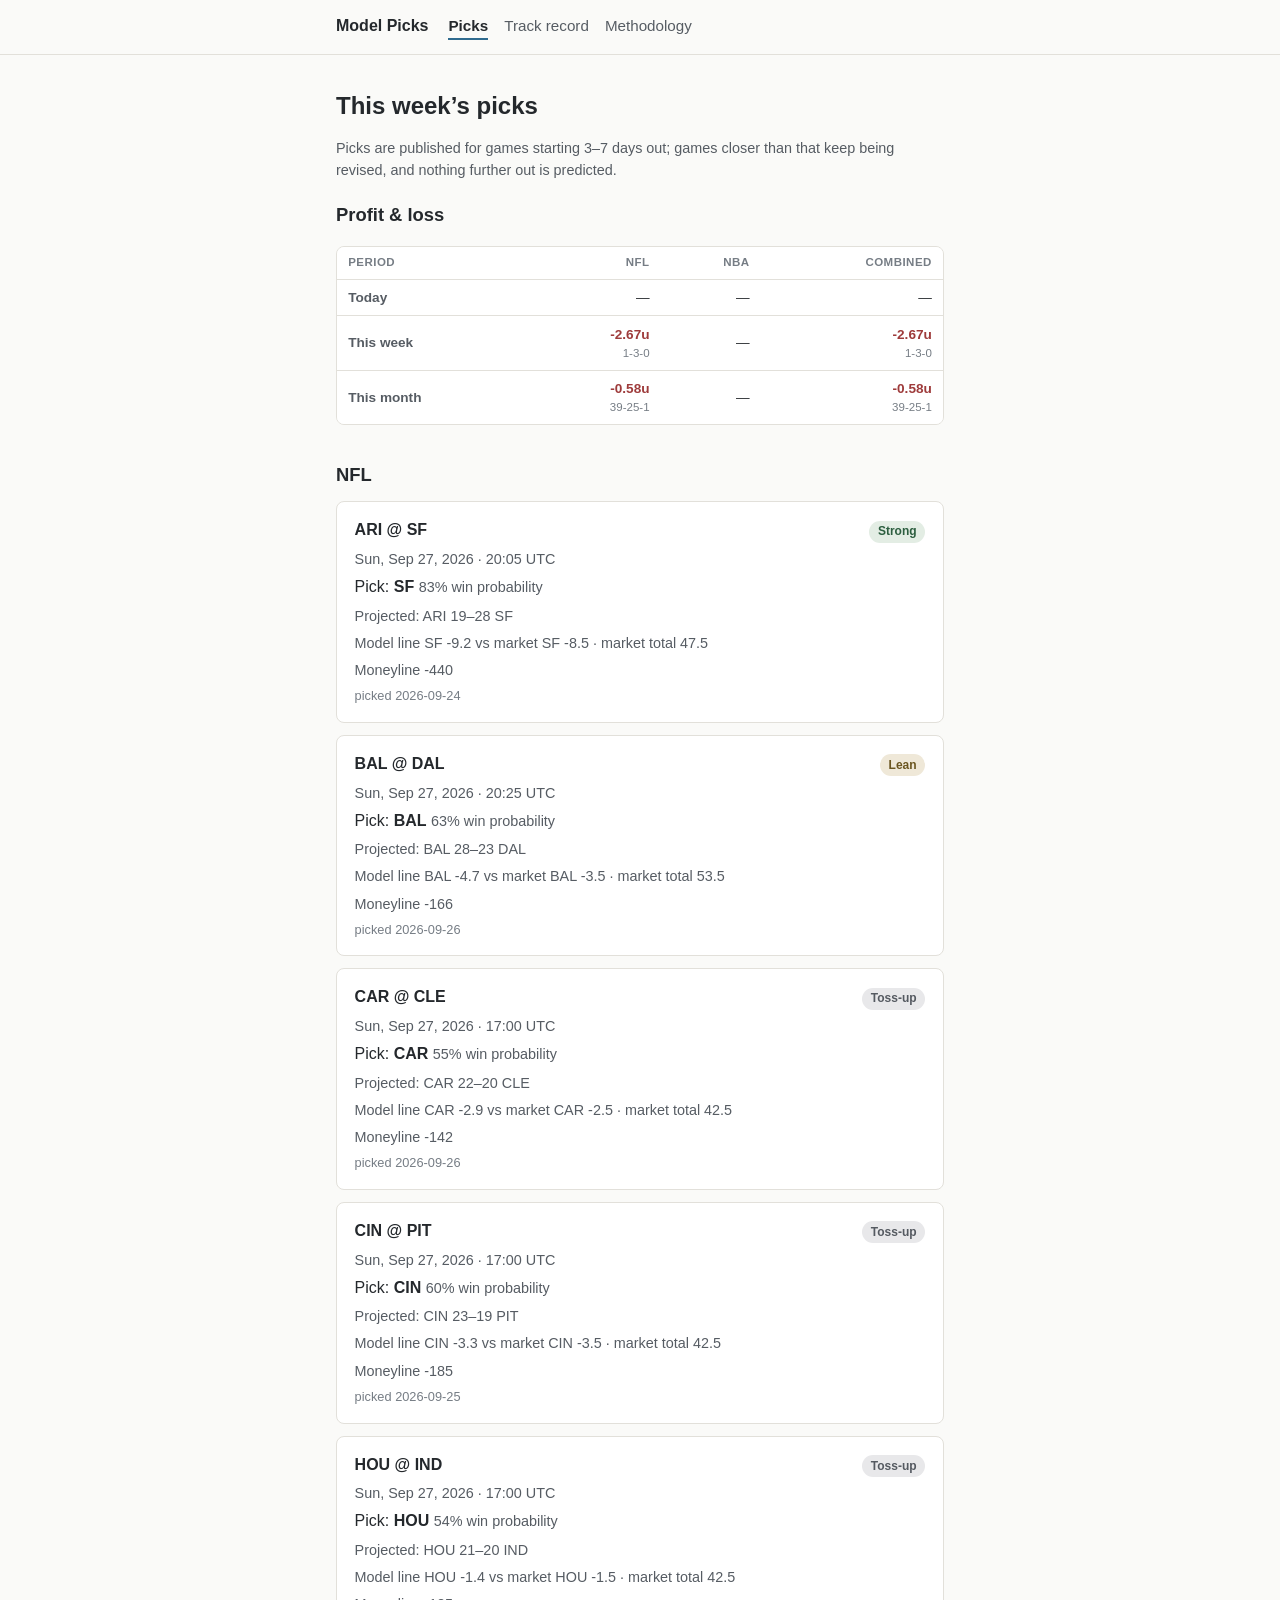
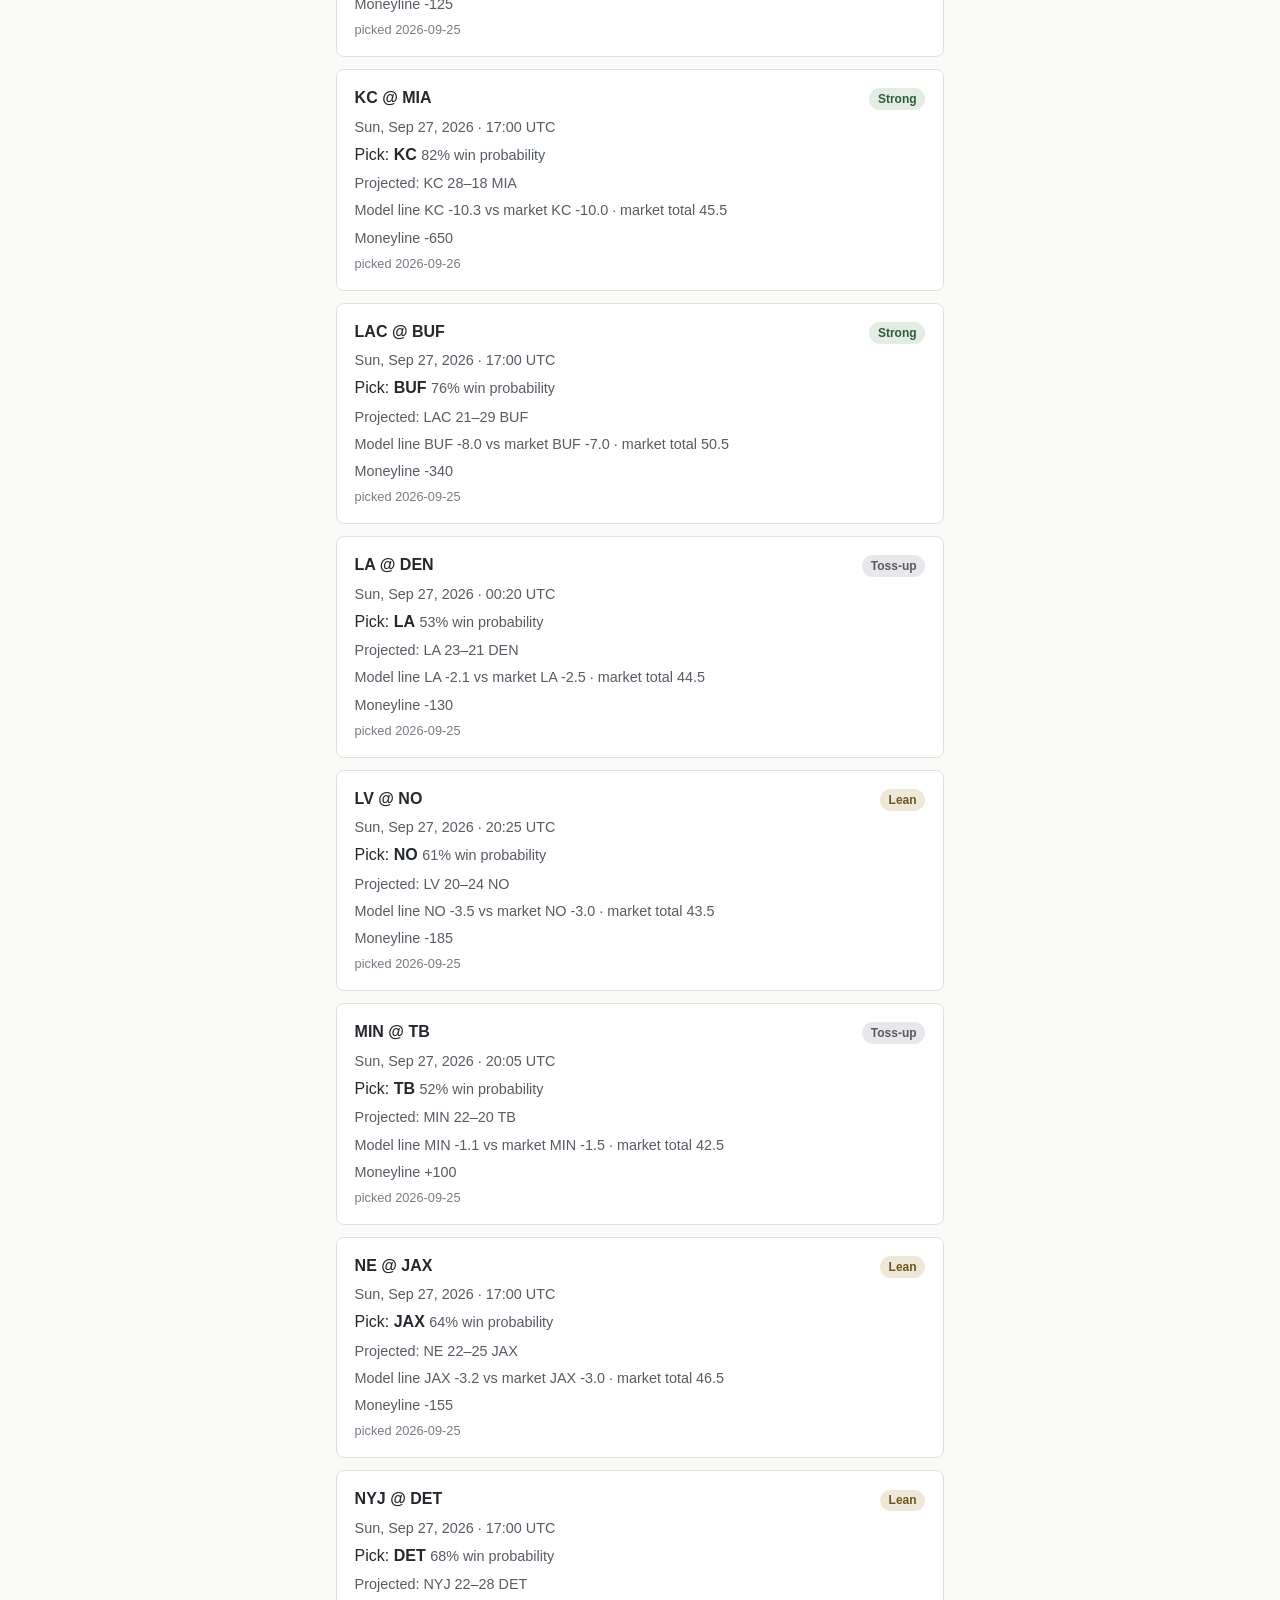
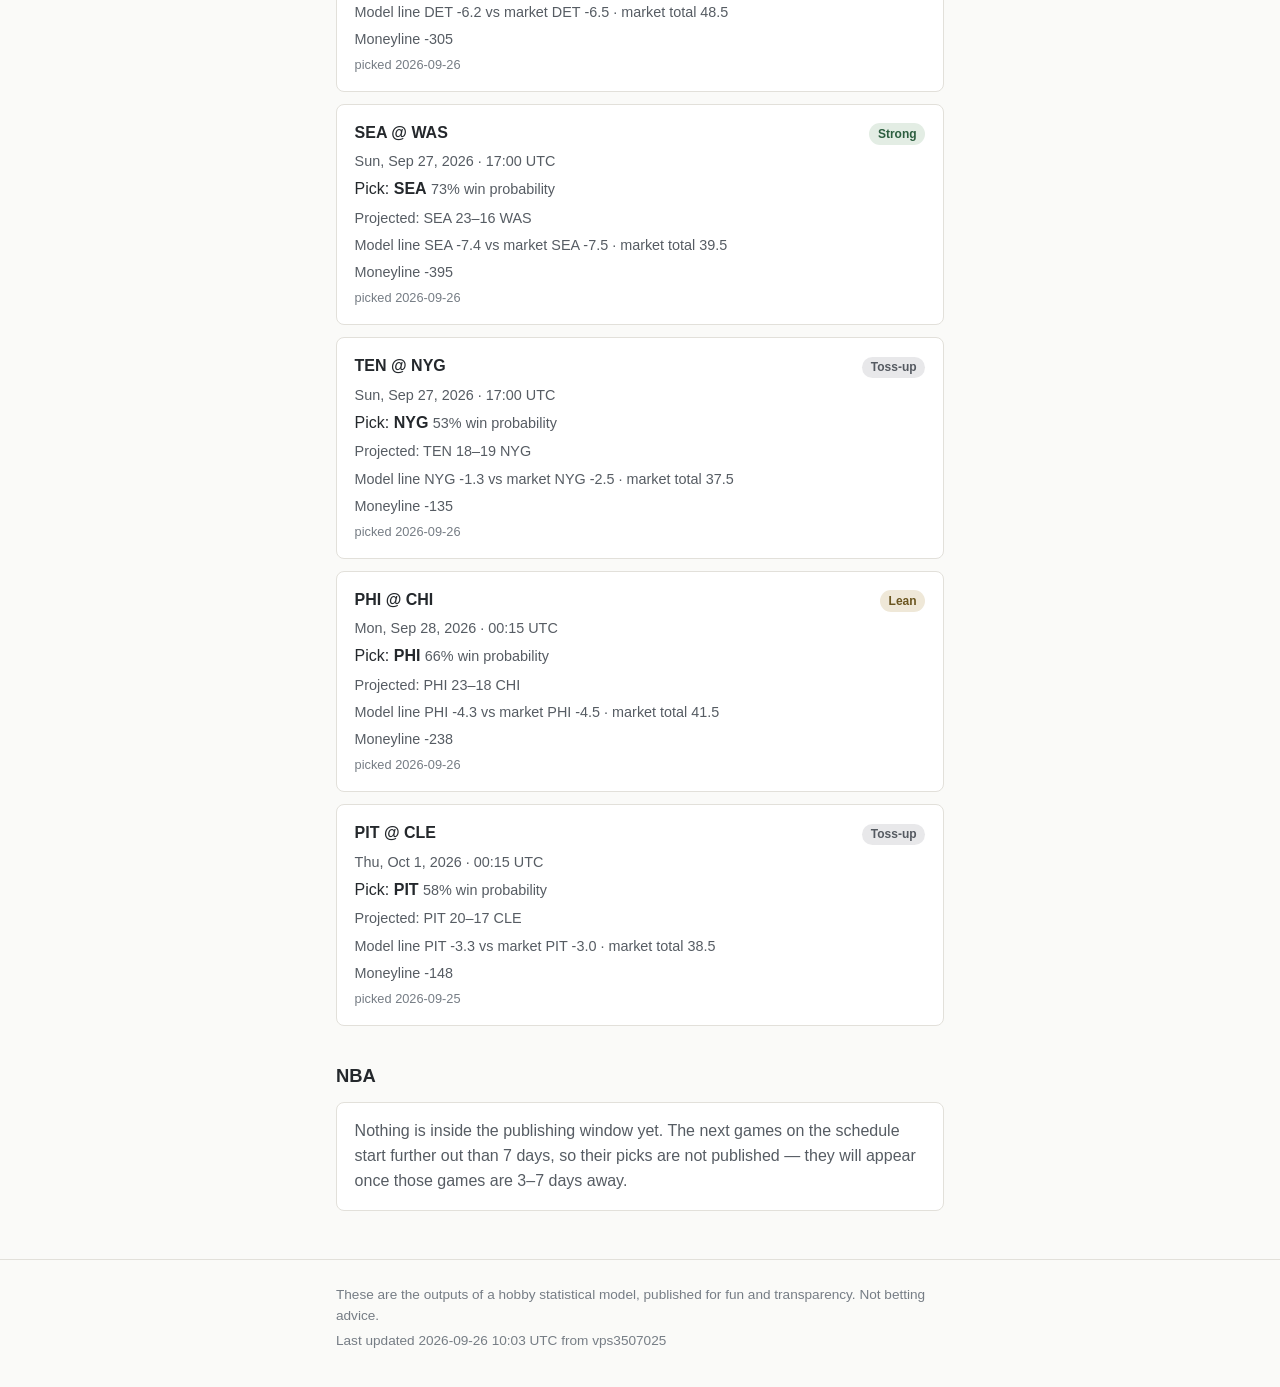
==== commit deca2920: "publish: 2026-09-26 10:03 UTC" ====
--- a/docs/index.html
+++ b/docs/index.html
@@ -58,10 +58,10 @@
     <span class="badge badge-lean">Lean</span>
   </div>
   <p class="game-when">Sun, Sep 27, 2026 &#183; 20:25 UTC</p>
-  <p class="pick-line">Pick: <strong>BAL</strong> <span class="prob">64% win probability</span></p>
-  <p class="proj">Projected: BAL 28&#8211;24 DAL</p>
-  <p class="lines">Model line BAL -4.7 vs market BAL -3.5 &#183; market total 53.5</p><p class="lines">Moneyline -175</p>
-  <p class="logged">picked 2026-09-25</p>
+  <p class="pick-line">Pick: <strong>BAL</strong> <span class="prob">63% win probability</span></p>
+  <p class="proj">Projected: BAL 28&#8211;23 DAL</p>
+  <p class="lines">Model line BAL -4.7 vs market BAL -3.5 &#183; market total 53.5</p><p class="lines">Moneyline -166</p>
+  <p class="logged">picked 2026-09-26</p>
 </article>
 <article class="card game-card">
   <div class="game-top">
@@ -71,8 +71,8 @@
   <p class="game-when">Sun, Sep 27, 2026 &#183; 17:00 UTC</p>
   <p class="pick-line">Pick: <strong>CAR</strong> <span class="prob">55% win probability</span></p>
   <p class="proj">Projected: CAR 22&#8211;20 CLE</p>
-  <p class="lines">Model line CAR -2.9 vs market CAR -2.5 &#183; market total 42.5</p><p class="lines">Moneyline -148</p>
-  <p class="logged">picked 2026-09-25</p>
+  <p class="lines">Model line CAR -2.9 vs market CAR -2.5 &#183; market total 42.5</p><p class="lines">Moneyline -142</p>
+  <p class="logged">picked 2026-09-26</p>
 </article>
 <article class="card game-card">
   <div class="game-top">
@@ -103,9 +103,9 @@
   </div>
   <p class="game-when">Sun, Sep 27, 2026 &#183; 17:00 UTC</p>
   <p class="pick-line">Pick: <strong>KC</strong> <span class="prob">82% win probability</span></p>
-  <p class="proj">Projected: KC 27&#8211;16 MIA</p>
-  <p class="lines">Model line KC -10.8 vs market KC -10.5 &#183; market total 45.5</p><p class="lines">Moneyline -650</p>
-  <p class="logged">picked 2026-09-25</p>
+  <p class="proj">Projected: KC 28&#8211;18 MIA</p>
+  <p class="lines">Model line KC -10.3 vs market KC -10.0 &#183; market total 45.5</p><p class="lines">Moneyline -650</p>
+  <p class="logged">picked 2026-09-26</p>
 </article>
 <article class="card game-card">
   <div class="game-top">
@@ -170,8 +170,8 @@
   <p class="game-when">Sun, Sep 27, 2026 &#183; 17:00 UTC</p>
   <p class="pick-line">Pick: <strong>DET</strong> <span class="prob">68% win probability</span></p>
   <p class="proj">Projected: NYJ 22&#8211;28 DET</p>
-  <p class="lines">Model line DET -6.2 vs market DET -6.5 &#183; market total 47.5</p><p class="lines">Moneyline -298</p>
-  <p class="logged">picked 2026-09-25</p>
+  <p class="lines">Model line DET -6.2 vs market DET -6.5 &#183; market total 48.5</p><p class="lines">Moneyline -305</p>
+  <p class="logged">picked 2026-09-26</p>
 </article>
 <article class="card game-card">
   <div class="game-top">
@@ -179,10 +179,10 @@
     <span class="badge badge-strong">Strong</span>
   </div>
   <p class="game-when">Sun, Sep 27, 2026 &#183; 17:00 UTC</p>
-  <p class="pick-line">Pick: <strong>SEA</strong> <span class="prob">71% win probability</span></p>
+  <p class="pick-line">Pick: <strong>SEA</strong> <span class="prob">73% win probability</span></p>
   <p class="proj">Projected: SEA 23&#8211;16 WAS</p>
-  <p class="lines">Model line SEA -7.4 vs market SEA -7.5 &#183; market total 40.5</p><p class="lines">Moneyline -355</p>
-  <p class="logged">picked 2026-09-25</p>
+  <p class="lines">Model line SEA -7.4 vs market SEA -7.5 &#183; market total 39.5</p><p class="lines">Moneyline -395</p>
+  <p class="logged">picked 2026-09-26</p>
 </article>
 <article class="card game-card">
   <div class="game-top">
@@ -192,8 +192,8 @@
   <p class="game-when">Sun, Sep 27, 2026 &#183; 17:00 UTC</p>
   <p class="pick-line">Pick: <strong>NYG</strong> <span class="prob">53% win probability</span></p>
   <p class="proj">Projected: TEN 18&#8211;19 NYG</p>
-  <p class="lines">Model line NYG -1.3 vs market NYG -2.5 &#183; market total 38.5</p><p class="lines">Moneyline -135</p>
-  <p class="logged">picked 2026-09-25</p>
+  <p class="lines">Model line NYG -1.3 vs market NYG -2.5 &#183; market total 37.5</p><p class="lines">Moneyline -135</p>
+  <p class="logged">picked 2026-09-26</p>
 </article>
 <article class="card game-card">
   <div class="game-top">
@@ -201,10 +201,10 @@
     <span class="badge badge-lean">Lean</span>
   </div>
   <p class="game-when">Mon, Sep 28, 2026 &#183; 00:15 UTC</p>
-  <p class="pick-line">Pick: <strong>PHI</strong> <span class="prob">65% win probability</span></p>
+  <p class="pick-line">Pick: <strong>PHI</strong> <span class="prob">66% win probability</span></p>
   <p class="proj">Projected: PHI 23&#8211;18 CHI</p>
-  <p class="lines">Model line PHI -4.3 vs market PHI -4.5 &#183; market total 41.5</p><p class="lines">Moneyline -225</p>
-  <p class="logged">picked 2026-09-25</p>
+  <p class="lines">Model line PHI -4.3 vs market PHI -4.5 &#183; market total 41.5</p><p class="lines">Moneyline -238</p>
+  <p class="logged">picked 2026-09-26</p>
 </article>
 <article class="card game-card">
   <div class="game-top">
@@ -226,7 +226,7 @@
 <footer class="site-footer">
   <div class="wrap">
     <p>These are the outputs of a hobby statistical model, published for fun and transparency. Not betting advice.</p>
-    <p class="updated">Last updated 2026-09-25 10:03 UTC from vps3507025</p>
+    <p class="updated">Last updated 2026-09-26 10:03 UTC from vps3507025</p>
   </div>
 </footer>
 </body>
